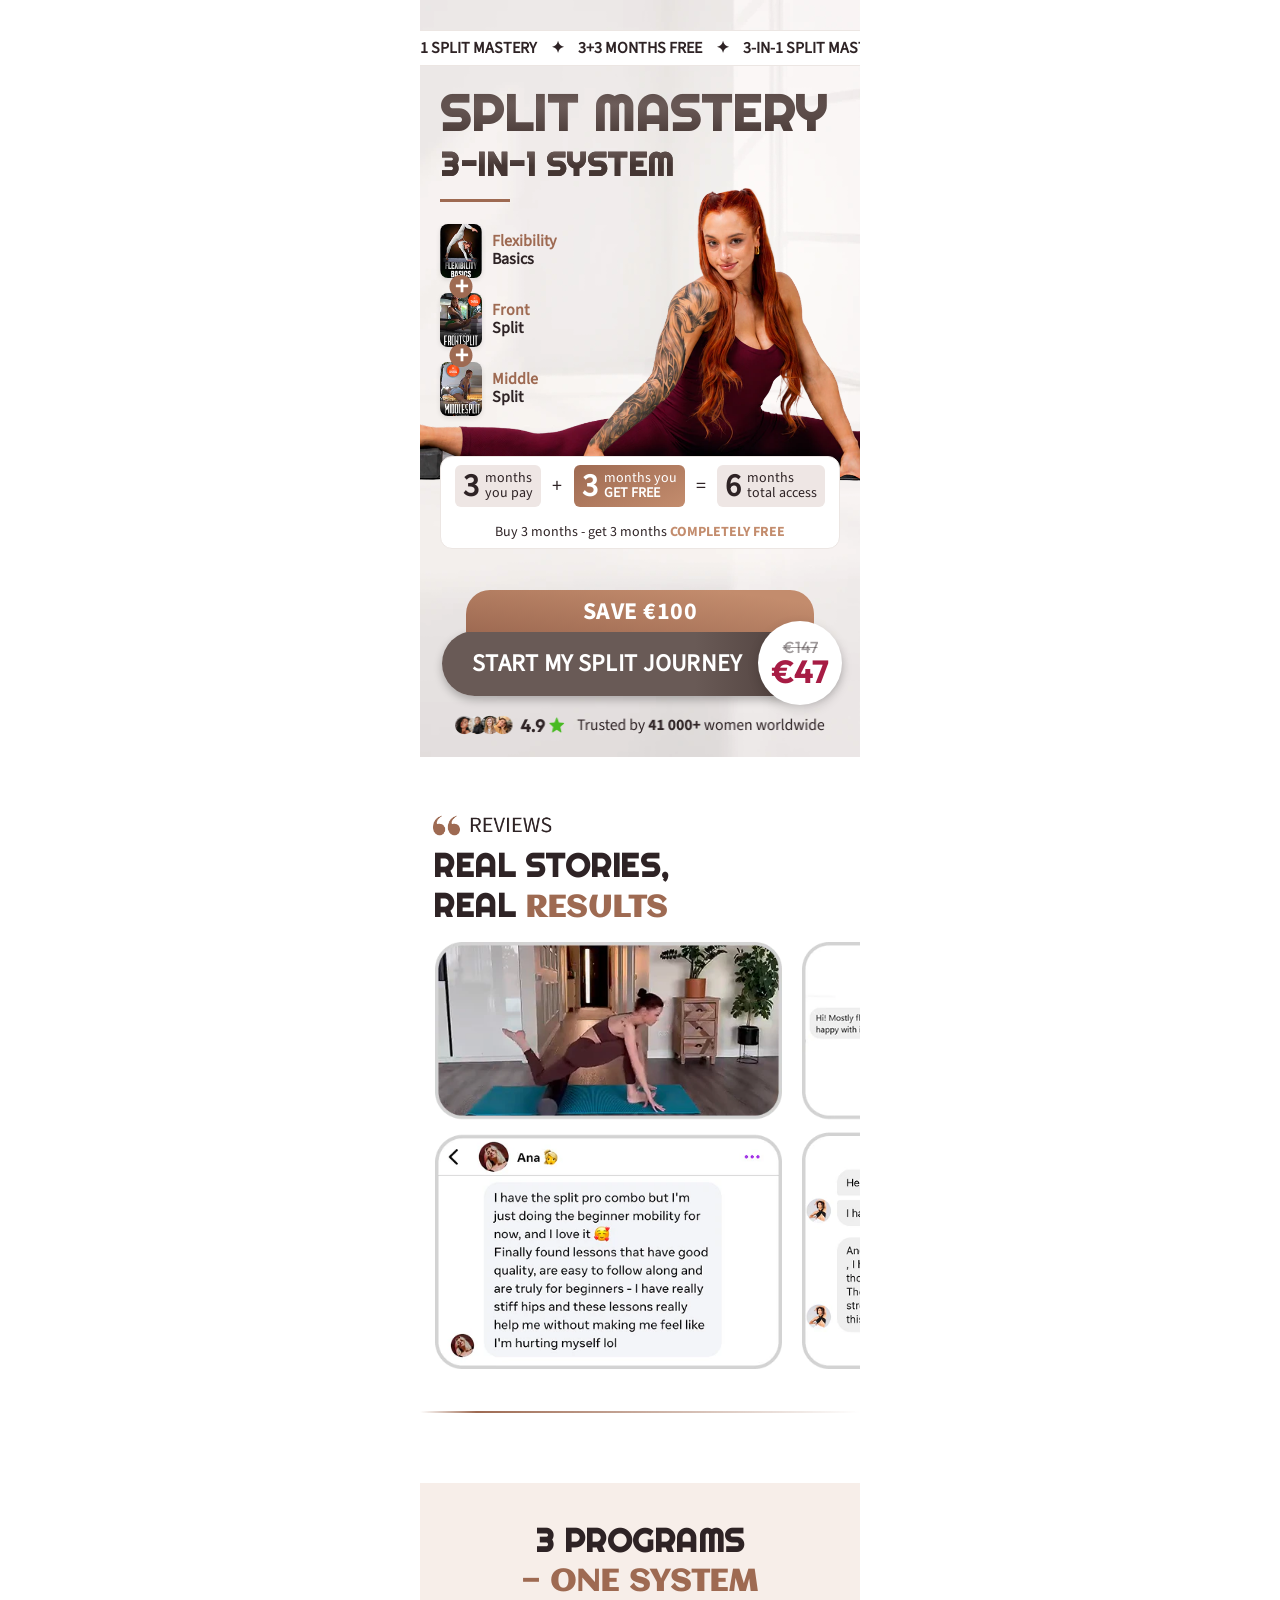
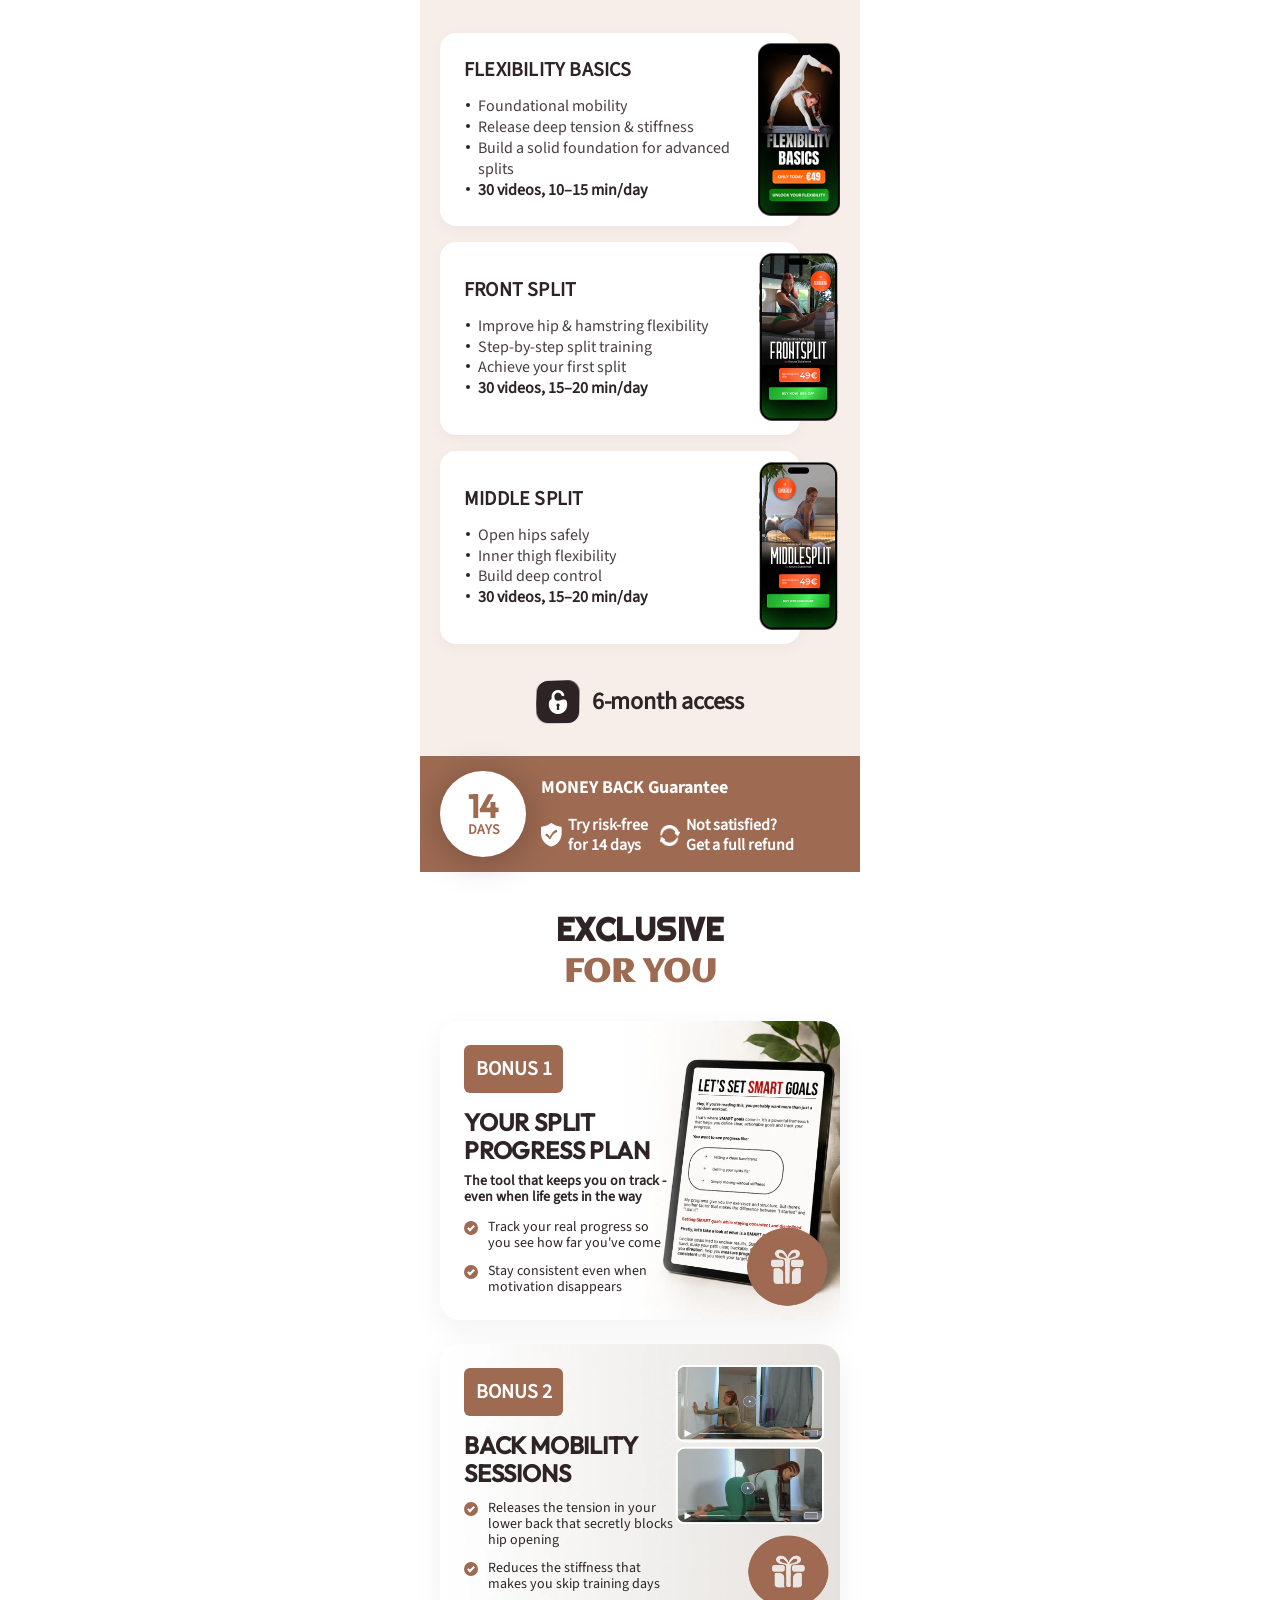
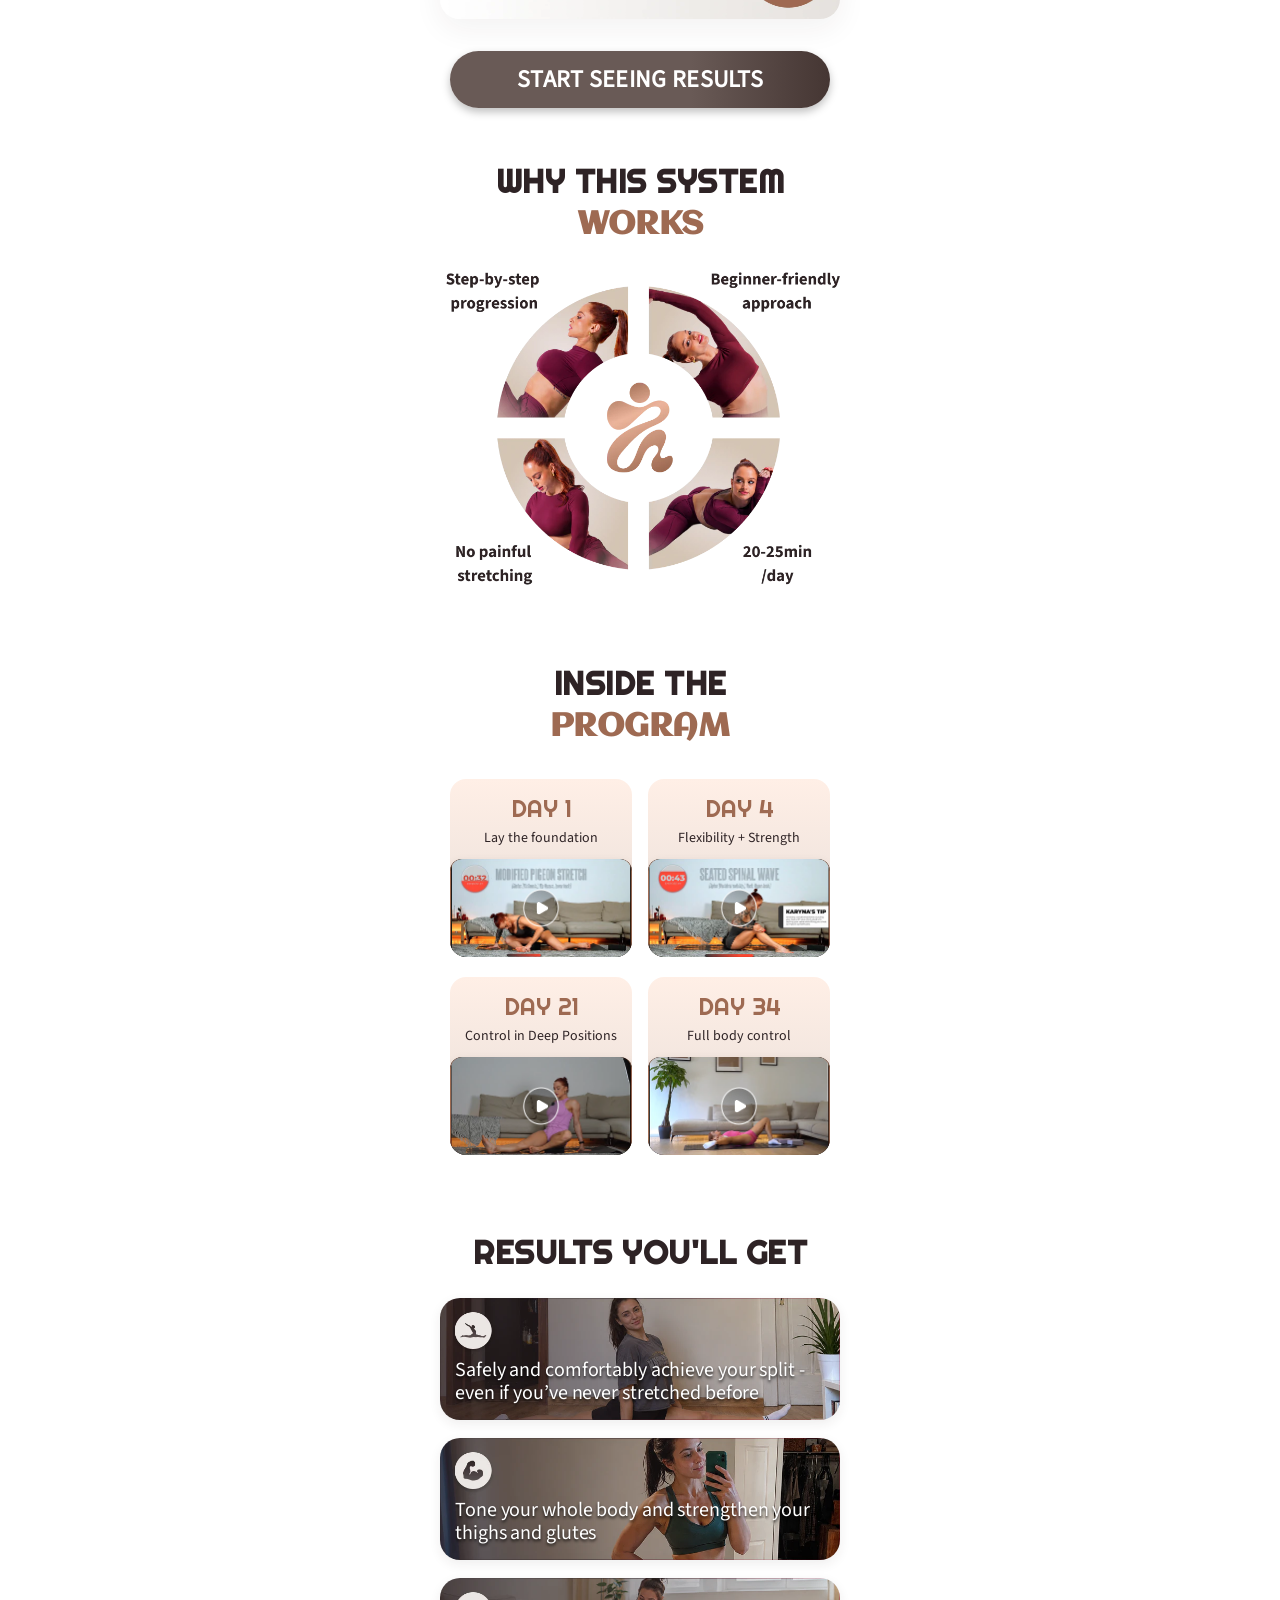
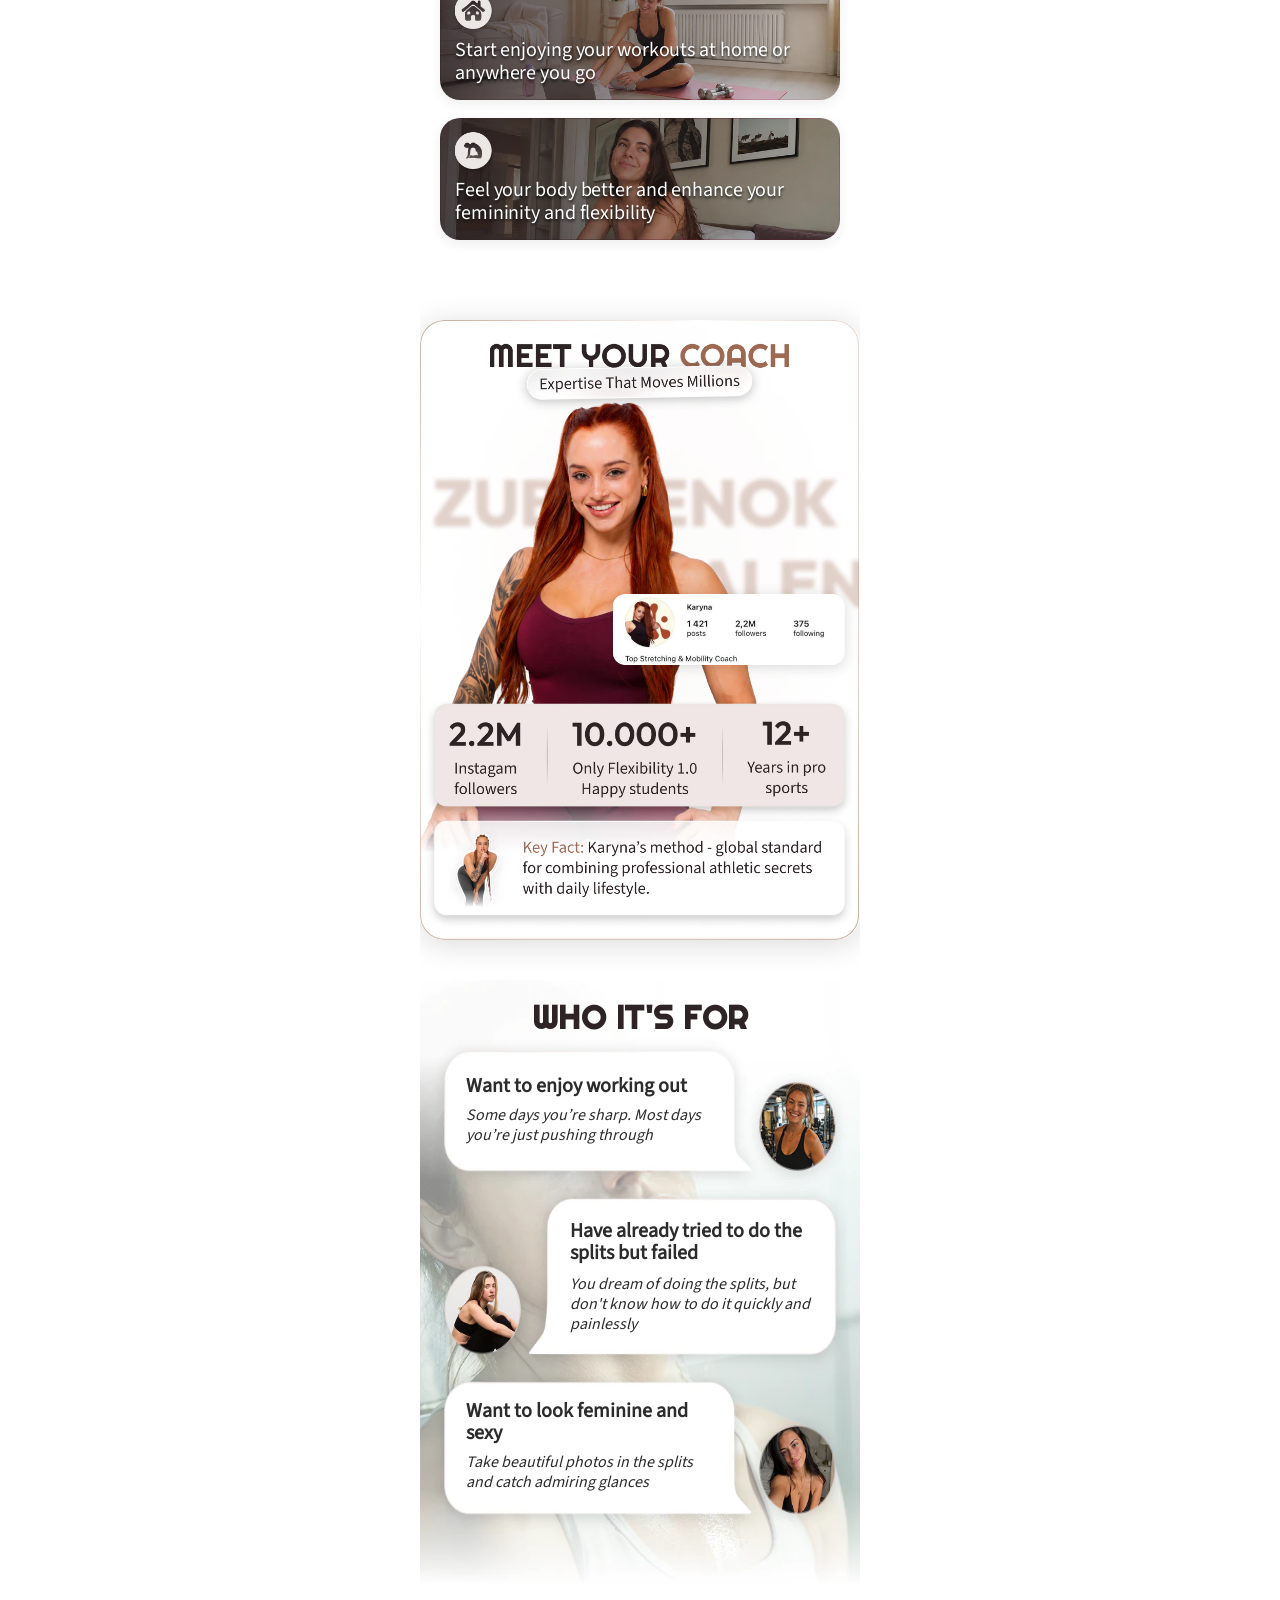
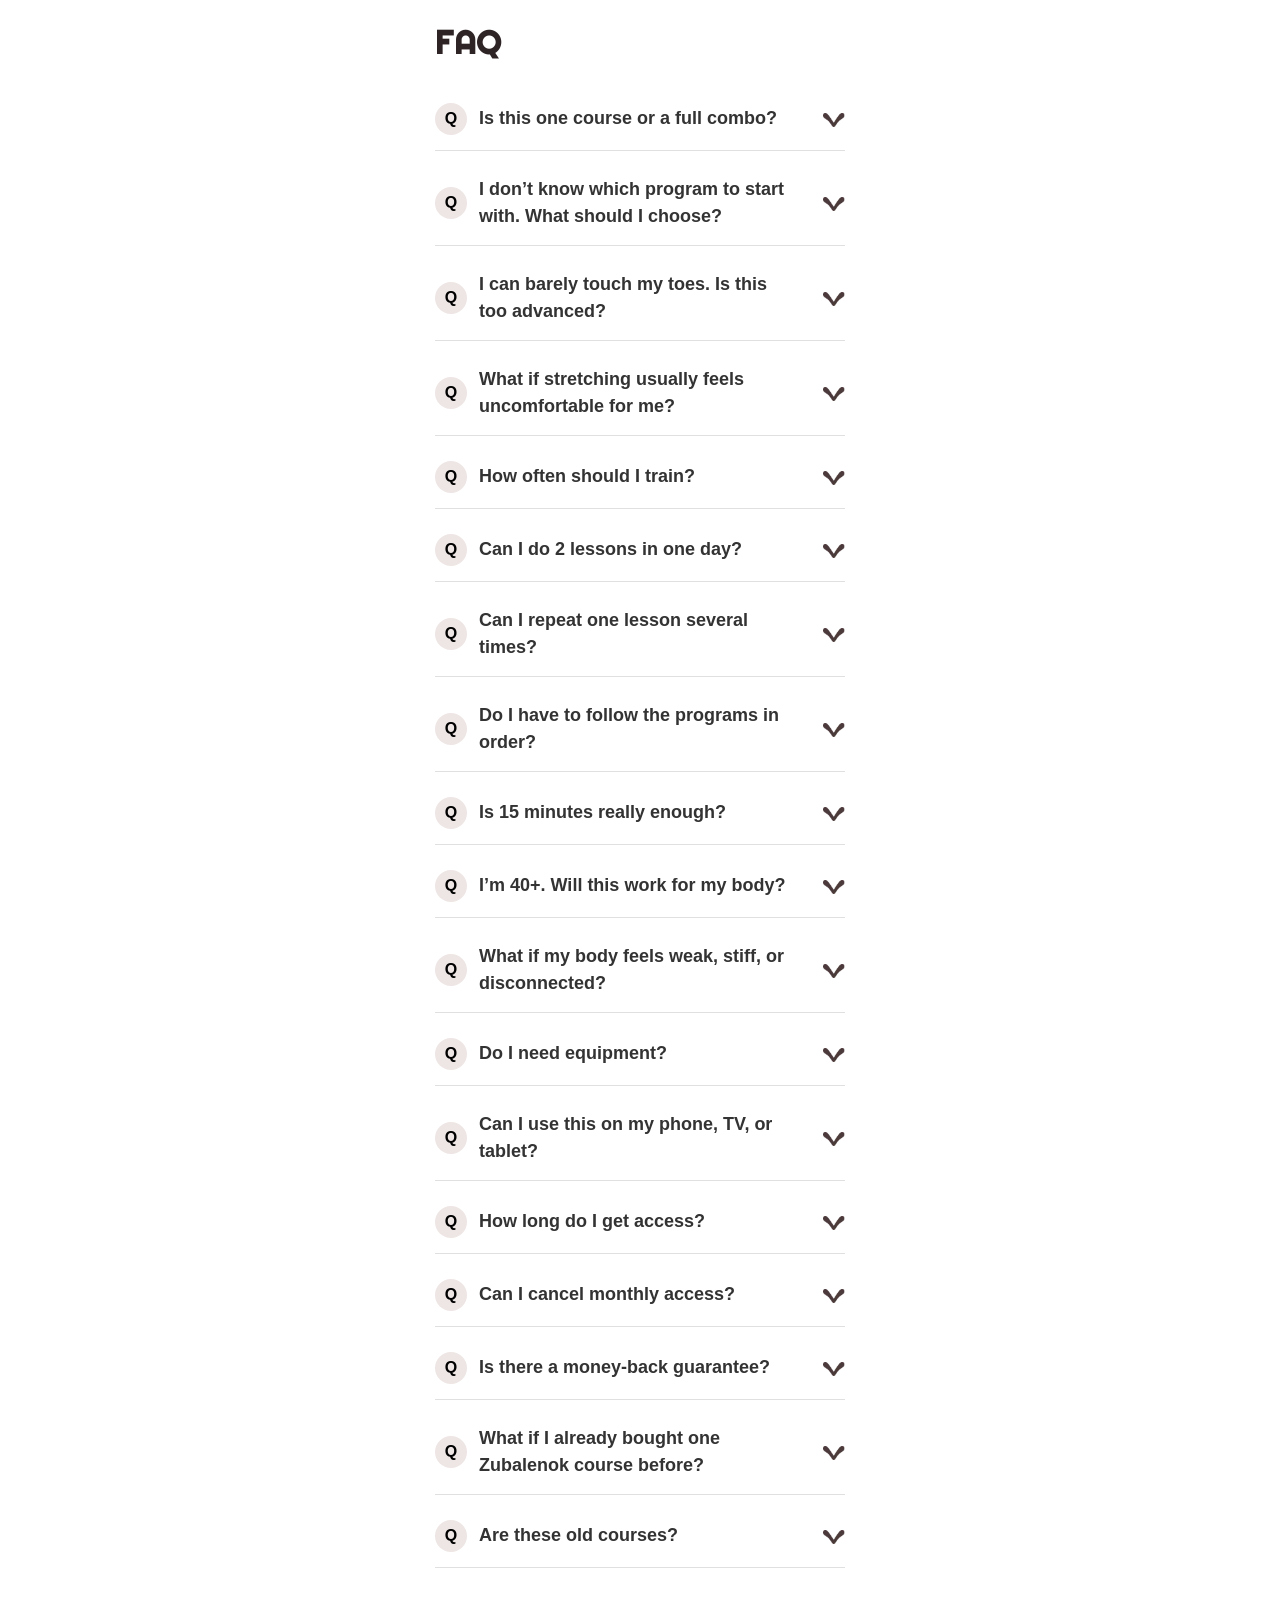
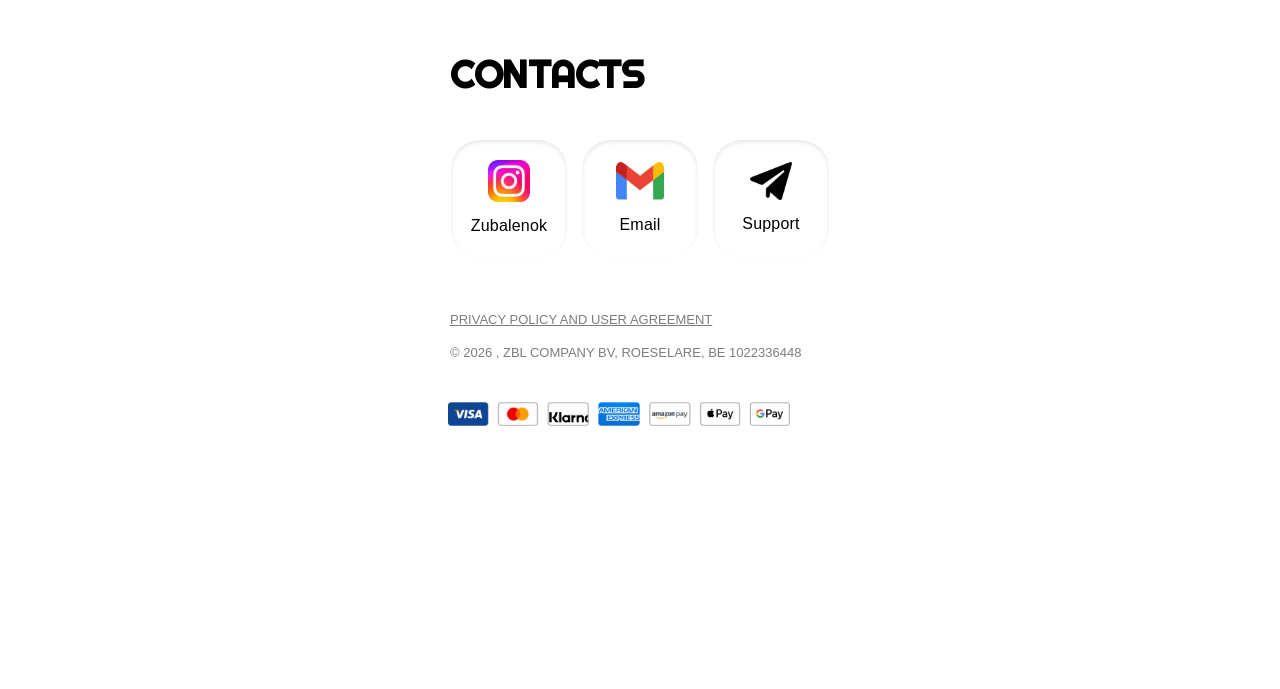
==== index.html @ cdeb8fe9 "first commit" ====
<!--https://zubalenok.online/shop/item/11245-->

<!DOCTYPE html>
<html lang="en">
<head>
        <!-- Google tag (gtag.js) -->
<script async src="https://www.googletagmanager.com/gtag/js?id=G-45MM60BWMP"></script>
<script>
  window.dataLayer = window.dataLayer || [];
  function gtag(){dataLayer.push(arguments);}
  gtag('js', new Date());

  gtag('config', 'G-45MM60BWMP');
</script>
    <meta charset="UTF-8">
    <meta name="viewport" content="width=device-width, initial-scale=1.0">
    <link rel="stylesheet" href="./css/fonts.css">
    <link rel="stylesheet" href="./css/nullStyle.css">
    <link rel="stylesheet" href="./css/main.css?v=2">
    <link rel="icon" type="image/png" href="./images/favicon.png">
    <link rel="stylesheet" href="https://cdn.jsdelivr.net/npm/swiper@11/swiper-bundle.min.css" />
    <title>3-IN-1 SYSTEM</title>
    <meta name="facebook-domain-verification" content="p97upd1gcbc3rj1qhclnz7d21laqvg" />
    <script>
        window.dataLayer=window.dataLayer||[];function gtag(){dataLayer.push(arguments);}
    </script>
    
    
    <script>
!function(f,b,e,v,n,t,s)
{if(f.fbq)return;n=f.fbq=function(){n.callMethod?
n.callMethod.apply(n,arguments):n.queue.push(arguments)};
if(!f._fbq)f._fbq=n;n.push=n;n.loaded=!0;n.version='2.0';
n.queue=[];t=b.createElement(e);t.async=!0;
t.src=v;s=b.getElementsByTagName(e)[0];
s.parentNode.insertBefore(t,s)}(window, document,'script',
'https://connect.facebook.net/en_US/fbevents.js');
fbq('init', '2018857329051133');
fbq('track', 'PageView');
</script>
<noscript><img height="1" width="1" style="display:none"
src="https://www.facebook.com/tr?id=2018857329051133&ev=PageView&noscript=1"
/></noscript>


</head>
<body>
<noscript><iframe src="https://www.googletagmanager.com/ns.html?id=GTM-T4TJXMLD" height="0" width="0" style="display:none;visibility:hidden"></iframe></noscript>

<div class="wrapper">
    <div class="split-mastery-component">
  <div class="marquee-conveyor">
    <div class="marquee-track">
      <div class="marquee-item">1 SPLIT MASTERY <span>✦</span> 3+3 MONTHS FREE <span>✦</span> 3-IN-1 SPLIT MASTERY <span>✦</span></div>
      <div class="marquee-item">1 SPLIT MASTERY <span>✦</span> 3+3 MONTHS FREE <span>✦</span> 3-IN-1 SPLIT MASTERY <span>✦</span></div>
      <div class="marquee-item">1 SPLIT MASTERY <span>✦</span> 3+3 MONTHS FREE <span>✦</span> 3-IN-1 SPLIT MASTERY <span>✦</span></div>
      <div class="marquee-item">1 SPLIT MASTERY <span>✦</span> 3+3 MONTHS FREE <span>✦</span> 3-IN-1 SPLIT MASTERY <span>✦</span></div>
    </div>
  </div>

  <div class="hero-block">
    <h1 class="main-heading">
      SPLIT MASTERY<br>
      <span class="sub-heading">3-IN-1 SYSTEM</span>
    </h1>
    <div class="heading-line"></div>

    <div class="program-steps">
      <div class="step-card">
        <div class="step-image-box">
          <img src="./images/img17.webp" alt="Flexibility Basics">
        </div>
        <div class="step-info">
          <span class="text-accent">Flexibility</span>
          <span class="text-main">Basics</span>
        </div>
      </div>

      <div class="step-card">
        <div class="step-image-box">
          <img src="./images/img15.webp" alt="Front Split">
        </div>
        <div class="step-info">
          <span class="text-accent">Front</span>
          <span class="text-main">Split</span>
        </div>
      </div>

      <div class="step-card">
        <div class="step-image-box">
          <img src="./images/img16.webp" alt="Middle Split">
        </div>
        <div class="step-info">
          <span class="text-accent">Middle</span>
          <span class="text-main">Split</span>
        </div>
      </div>
    </div>

    <img src="./images/img19.webp" class="instructor-overlay-img" alt="Split Mastery Trainer">
  </div>

  <div class="offer-container">
    <div class="offer-calc-row">
      <div class="calc-box gray-box">
        <span class="calc-num">3</span>
        <span class="calc-text">months<br>you pay</span>
      </div>
      <div class="calc-operator">+</div>
      <div class="calc-box gradient-box">
        <span class="calc-num">3</span>
        <span class="calc-text">months you<br><strong>GET FREE</strong></span>
      </div>
      <div class="calc-operator">=</div>
      <div class="calc-box gray-box">
        <span class="calc-num">6</span>
        <span class="calc-text">months<br>total access</span>
      </div>
    </div>
    <div class="offer-footer-note">
      Buy 3 months - get 3 months <strong>COMPLETELY FREE</strong>
    </div>
  </div>

  <div class="action-wrapper">
    <div class="discount-label">SAVE €100</div>
    <button class="main-cta-btn">
      START MY SPLIT JOURNEY
    </button>
    <div class="price-badge-circle">
      <span class="old-price-value">€147</span>
      <span class="new-price-value">€47</span>
    </div>
  </div>

  <div class="trust-footer">
    <img src="./images/rate.png" alt="Trust Rating">
  </div>
</div>
<div class="s9">
    <div style="margin-left: 3%;">
        <img src="./images/revs.png" class="rev" alt="">
    <div class="system-main-header" style="text-align: left; text-transform: uppercase; margin-bottom: 0px;">
    <h2 class="title-top">Real Stories, </h2>
    <div class="title-bottom"><h2 class="title-top" style="display: inline;">Real </h2>Results</div> 
  </div>
    </div>

    <div class="swiper gallery-swiper">
       <div class="swiper-wrapper">

    <!-- Перший слайд БЕЗ lazy loading -->
    <div class="swiper-slide s9__slide">
        <img src="./images/galerry/slide1.webp" alt="Review 1" class="s9__img">
    </div>

    <!-- Lazy slides -->
    <div class="swiper-slide s9__slide">
        <img loading="lazy" src="./images/galerry/slide2.webp" alt="Review 2" class="s9__img">
    </div>

    <div class="swiper-slide s9__slide">
        <img loading="lazy" src="./images/galerry/slide3.webp" alt="Review 3" class="s9__img">
    </div>

    <div class="swiper-slide s9__slide">
        <img loading="lazy" src="./images/galerry/slide4.webp" alt="Review 4" class="s9__img">
    </div>

    <div class="swiper-slide s9__slide">
        <img loading="lazy" src="./images/galerry/slide5.webp" alt="Review 5" class="s9__img">
    </div>

    <div class="swiper-slide s9__slide">
        <img loading="lazy" src="./images/galerry/slide6.webp" alt="Review 6" class="s9__img">
    </div>

    <div class="swiper-slide s9__slide">
        <img loading="lazy" src="./images/galerry/slide7.webp" alt="Review 7" class="s9__img">
    </div>

    <div class="swiper-slide s9__slide">
        <img loading="lazy" src="./images/galerry/slide8.webp" alt="Review 8" class="s9__img">
    </div>

    <div class="swiper-slide s9__slide">
        <img loading="lazy" src="./images/galerry/slide9.webp" alt="Review 9" class="s9__img">
    </div>

    <div class="swiper-slide s9__slide">
        <img loading="lazy" src="./images/galerry/slide10.webp" alt="Review 10" class="s9__img">
    </div>

    <div class="swiper-slide s9__slide">
        <img loading="lazy" src="./images/galerry/slide11.webp" alt="Review 11" class="s9__img">
    </div>

    <div class="swiper-slide s9__slide">
        <img loading="lazy" src="./images/galerry/slide12.webp" alt="Review 12" class="s9__img">
    </div>

    <div class="swiper-slide s9__slide">
        <img loading="lazy" src="./images/galerry/slide13.webp" alt="Review 13" class="s9__img">
    </div>

    <div class="swiper-slide s9__slide">
        <img loading="lazy" src="./images/galerry/slide14.webp" alt="Review 14" class="s9__img">
    </div>

    <div class="swiper-slide s9__slide">
        <img loading="lazy" src="./images/galerry/slide15.webp" alt="Review 15" class="s9__img">
    </div>

    <div class="swiper-slide s9__slide">
        <img loading="lazy" src="./images/galerry/slide16.webp" alt="Review 16" class="s9__img">
    </div>

    <div class="swiper-slide s9__slide">
        <img loading="lazy" src="./images/galerry/slide17.webp" alt="Review 17" class="s9__img">
    </div>

    <div class="swiper-slide s9__slide">
        <img loading="lazy" src="./images/galerry/slide27.webp" alt="Review 17" class="s9__img">
    </div>

    <div class="swiper-slide s9__slide">
        <img loading="lazy" src="./images/galerry/slide18.webp" alt="Review 17" class="s9__img">
    </div>
    <div class="swiper-slide s9__slide">
        <img loading="lazy" src="./images/galerry/slide19.webp" alt="Review 17" class="s9__img">
    </div>
    <div class="swiper-slide s9__slide">
        <img loading="lazy" src="./images/galerry/slide20.webp" alt="Review 17" class="s9__img">
    </div>
    <div class="swiper-slide s9__slide">
        <img loading="lazy" src="./images/galerry/slide21.webp" alt="Review 17" class="s9__img">
    </div>
    <div class="swiper-slide s9__slide">
        <img loading="lazy" src="./images/galerry/slide22.webp" alt="Review 17" class="s9__img">
    </div>
    <div class="swiper-slide s9__slide">
        <img loading="lazy" src="./images/galerry/slide23.webp" alt="Review 17" class="s9__img">
    </div>
    <div class="swiper-slide s9__slide">
        <img loading="lazy" src="./images/galerry/slide24.webp" alt="Review 17" class="s9__img">
    </div>
    <div class="swiper-slide s9__slide">
        <img loading="lazy" src="./images/galerry/slide25.webp" alt="Review 17" class="s9__img">
    </div>
    <div class="swiper-slide s9__slide">
        <img loading="lazy" src="./images/galerry/slide26.webp" alt="Review 17" class="s9__img">
    </div>
    <div class="swiper-slide s9__slide">
        <img loading="lazy" src="./images/galerry/slide28.webp" alt="Review 17" class="s9__img">
    </div>
</div>
        
    </div>
    <img src="./images/line.png" class="link" alt="">
</div>
<div class="programs-system-component">
  <div class="system-main-header">
    <h2 class="title-top">3 PROGRAMS</h2>
    <div class="title-bottom">— ONE SYSTEM</div>
  </div>

  <div class="programs-cards-stack">
    
    <div class="program-detail-card">
      <div class="card-left-content">
        <h3 class="card-program-title">FLEXIBILITY BASICS</h3>
        <ul class="program-features-list">
          <li>Foundational mobility</li>
          <li>Release deep tension & stiffness</li>
          <li>Build a solid foundation for advanced splits</li>
          <li class="highlight-feature">30 videos, 10–15 min/day</li>
        </ul>
      </div>
      <div class="card-right-phone">
        <img src="./images/img3.webp" alt="Flexibility Basics Phone Mockup">
      </div>
    </div>

    <div class="program-detail-card">
      <div class="card-left-content">
        <h3 class="card-program-title">FRONT SPLIT</h3>
        <ul class="program-features-list">
          <li>Improve hip & hamstring flexibility</li>
          <li>Step-by-step split training</li>
          <li>Achieve your first split</li>
          <li class="highlight-feature">30 videos, 15–20 min/day</li>
        </ul>
      </div>
      <div class="card-right-phone">
        <img src="./images/img1.webp" alt="Front Split Phone Mockup">
      </div>
    </div>

    <div class="program-detail-card">
      <div class="card-left-content">
        <h3 class="card-program-title">MIDDLE SPLIT</h3>
        <ul class="program-features-list">
          <li>Open hips safely</li>
          <li>Inner thigh flexibility</li>
          <li>Build deep control</li>
          <li class="highlight-feature">30 videos, 15–20 min/day</li>
        </ul>
      </div>
      <div class="card-right-phone">
        <img src="./images/img2.webp" alt="Middle Split Phone Mockup">
      </div>
    </div>

  </div>

  <div class="access-duration-footer">
    <div class="lock-icon-box">
      <img src="./images/img10.webp" alt="Access Lock Icon">
    </div>
    <span class="access-footer-text">6-month access</span>
  </div>
</div>
<div class="promo-header">
    <div class="promo-badge">
      <span class="badge-number">14</span>
      <span class="badge-text">DAYS</span>
    </div>
    
    <div class="promo-title-area">
      <h2 class="promo-main-title">MONEY BACK Guarantee</h2>
      <div class="promo-features">
        <div class="promo-feature-item">
          <img src="./images/img18.webp" alt="Shield icon" class="feature-icon">
          <span class="feature-text">Try risk-free <br> for 14 days</span>
        </div>
        <div class="promo-feature-item">
          <img src="./images/img20.webp" alt="Shield icon" class="feature-icon">
          <span class="feature-text">Not satisfied? <br> Get a full refund</span>
        </div>
      </div>
    </div>
  </div>

  <div class="exclusive-bonuses-component">
  <div class="system-main-header">
    <h2 class="title-top">EXCLUSIVE</h2>
    <div class="title-bottom">FOR YOU</div>
  </div>

  <div class="bonuses-stack">
    
    <div class="bonus-card bonus-one-bg">
      <div class="bonus-card-left">
        <div class="bonus-badge">Bonus 1</div>
        <h3 class="bonus-card-title">YOUR SPLIT PROGRESS PLAN</h3>
        <p class="bonus-card-subtitle">The tool that keeps you on track - <br> even when life gets in the way</p>
        
        <ul class="bonus-list">
          <li>
            <span class="check-icon"></span>
            Track your real progress so <br> you see how far you've come
          </li>
          <li>
            <span class="check-icon"></span>
            Stay consistent even when motivation disappears
          </li>
        </ul>
      </div>
    </div>

    <div class="bonus-card bonus-two-bg">
      <div class="bonus-card-left">
        <div class="bonus-badge">Bonus 2</div>
        <h3 class="bonus-card-title">BACK MOBILITY SESSIONS</h3>
        
        <ul class="bonus-list no-subtitle-margin">
          <li>
            <span class="check-icon"></span>
            Releases the tension in your <br> lower back that secretly blocks hip opening
          </li>
          <li>
            <span class="check-icon"></span>
            Reduces the stiffness that <br> makes you skip training days
          </li>
        </ul>
      </div>
    </div>

  </div>

  <button class="cta-results-btn">
    START SEEING RESULTS
  </button>

  <div class="system-main-header section-footer-gap">
    <h2 class="title-top">WHY THIS SYSTEM</h2>
    <div class="title-bottom">WORKS</div>
  </div>
  <img src="./images/img12.webp" alt="">
</div>

<div class="inside-program-component">
  <div class="system-main-header">
    <h2 class="title-top">INSIDE THE</h2>
    <div class="title-bottom">PROGRAM</div>
  </div>

  <div class="program-days-grid">
    
    <div class="day-card">
      <div class="day-card-header">
        <div class="day-title-text">DAY 1</div>
        <p class="day-desc-text">Lay the foundation</p>
      </div>
      <div class="video-wrapper">
        <video poster="./images/poster1.webp" playsinline loop>
          <source src="./images/day1.mp4" type="video/mp4">
        </video>
        <button class="custom-play-btn">
          <img src="./images/play.png" alt="Play Video">
        </button>
      </div>
    </div>

    <div class="day-card">
      <div class="day-card-header">
        <div class="day-title-text">DAY 4</div>
        <p class="day-desc-text">Flexibility + Strength</p>
      </div>
      <div class="video-wrapper">
        <video poster="./images/poster2.webp" playsinline loop>
          <source src="./images/day4.mp4" type="video/mp4">
        </video>
        <button class="custom-play-btn">
          <img src="./images/play.png" alt="Play Video">
        </button>
      </div>
    </div>

    <div class="day-card">
      <div class="day-card-header">
        <div class="day-title-text">DAY 21</div>
        <p class="day-desc-text">Control in Deep Positions</p>
      </div>
      <div class="video-wrapper">
        <video poster="./images/poster3.webp" playsinline loop>
          <source src="./images/day21.mp4" type="video/mp4">
        </video>
        <button class="custom-play-btn">
          <img src="./images/play.png" alt="Play Video">
        </button>
      </div>
    </div>

    <div class="day-card">
      <div class="day-card-header">
        <div class="day-title-text">DAY 34</div>
        <p class="day-desc-text">Full body control</p>
      </div>
      <div class="video-wrapper">
        <video poster="./images/poster4.webp" playsinline loop>
          <source src="./images/day34.mp4" type="video/mp4">
        </video>
        <button class="custom-play-btn">
          <img src="./images/play.png" alt="Play Video">
        </button>
      </div>
    </div>

  </div>
</div>

<div class="results-benefits-component">
  <div class="system-main-header">
    <h2 class="title-top">RESULTS YOU'LL GET</h2>
  </div>

  <div class="results-cards-stack">
    
    <div class="result-benefit-card card-bg-1">
      <p class="benefit-card-text">
        Safely and comfortably achieve your split - even if you’ve never stretched before
      </p>
    </div>

    <div class="result-benefit-card card-bg-2">
      <p class="benefit-card-text">
        Tone your whole body and strengthen your thighs and glutes
      </p>
    </div>

    <div class="result-benefit-card card-bg-3">
      <p class="benefit-card-text">
        Start enjoying your workouts at home or anywhere you go
      </p>
    </div>

    <div class="result-benefit-card card-bg-4">
      <p class="benefit-card-text">
        Feel your body better and enhance your femininity and flexibility
      </p>
    </div>

  </div>
</div>
<img src="./images/info.webp" class="info-img" alt="">
<div class="who-its-for-component">
  <div class="system-main-header">
    <h2 class="title-top">WHO IT'S FOR</h2>
  </div>
  
  <div class="bubble-text-block block-1">
    <div class="bubble-title">Want to enjoy working out</div>
    <div class="bubble-desc">Some days you’re sharp. Most days you’re just pushing through</div>
  </div>

  <div class="bubble-text-block block-2">
    <div class="bubble-title">Have already tried to do the splits but failed</div>
    <div class="bubble-desc">You dream of doing the splits, but don't know how to do it quickly and painlessly</div>
  </div>

  <div class="bubble-text-block block-3">
    <div class="bubble-title">Want to look feminine and sexy</div>
    <div class="bubble-desc">Take beautiful photos in the splits and catch admiring glances</div>
  </div>
</div>

<div class="s7">
    <div class="system-main-header">
        <h2 class="title-top" style="text-align: left;">FAQ</h2>
    </div>
    <div class="s7__container">
        
        <div class="s7__item">
            <div class="s7__question">
                <div class="s7__q-icon">Q</div>
                <span class="s7__q-text">Is this one course or a full combo?</span>
                <div class="s7__arrow"><img src="./images/q-arrow.webp" alt=""></div>
            </div>
            <div class="s7__answer">
                <div class="s7__answer-inner">
                    <div class="s7__answer-bubble">
                        It’s a full combo access. You’re not buying one isolated course. You’re unlocking Karyna’s 5 foundation programs, so you can start with what your body needs now and switch anytime.
                    </div>
                    <img src="./images/q-karina.webp" alt="" class="s7__avatar">
                </div>
            </div>
        </div>

        <div class="s7__item">
            <div class="s7__question">
                <div class="s7__q-icon">Q</div>
                <span class="s7__q-text">I don’t know which program to start with. What should I choose?</span>
                <div class="s7__arrow"><img src="./images/q-arrow.webp" alt=""></div>
            </div>
            <div class="s7__answer">
                <div class="s7__answer-inner">
                    <div class="s7__answer-bubble">
                        That’s exactly why this access exists.<br>
                        • If you’re new, start with Beginner Course.<br>
                        • If your goal is splits, start with Front Split or Middle Split.<br>
                        • If your body feels stiff, start with Back Mobility.<br>
                        • If you want more strength and control, start with Powerfit Body.<br><br>
                        You don’t need to choose perfectly. You just need to start with what your body needs today.
                    </div>
                    <img src="./images/q-karina.webp" alt="" class="s7__avatar">
                </div>
            </div>
        </div>

        <div class="s7__item">
            <div class="s7__question">
                <div class="s7__q-icon">Q</div>
                <span class="s7__q-text">I can barely touch my toes. Is this too advanced?</span>
                <div class="s7__arrow"><img src="./images/q-arrow.webp" alt=""></div>
            </div>
            <div class="s7__answer">
                <div class="s7__answer-inner">
                    <div class="s7__answer-bubble">
                        No. That is a normal starting point. You don’t need to already be flexible to begin. The programs are designed to help your body build range gradually through mobility, activation, strength support, and controlled stretching.
                    </div>
                    <img src="./images/q-karina.webp" alt="" class="s7__avatar">
                </div>
            </div>
        </div>

        <div class="s7__item">
            <div class="s7__question">
                <div class="s7__q-icon">Q</div>
                <span class="s7__q-text">What if stretching usually feels uncomfortable for me?</span>
                <div class="s7__arrow"><img src="./images/q-arrow.webp" alt=""></div>
            </div>
            <div class="s7__answer">
                <div class="s7__answer-inner">
                    <div class="s7__answer-bubble">
                        We don’t want you to force your body. The Zubalenok Method is built around controlled movement, progressive flexibility, strength support, and body awareness. You learn how to move deeper step by step instead of pushing into painful positions. If something feels too intense, you can reduce the range, slow down, pause, or repeat an easier lesson.
                    </div>
                    <img src="./images/q-karina.webp" alt="" class="s7__avatar">
                </div>
            </div>
        </div>

        <div class="s7__item">
            <div class="s7__question">
                <div class="s7__q-icon">Q</div>
                <span class="s7__q-text">How often should I train?</span>
                <div class="s7__arrow"><img src="./images/q-arrow.webp" alt=""></div>
            </div>
            <div class="s7__answer">
                <div class="s7__answer-inner">
                    <div class="s7__answer-bubble">
                        For best results, train 3–5 times per week. If you’re a beginner, start with 3 lessons per week. If you already train or stretch regularly, you can do 4–5 lessons per week. The goal is not to do everything perfectly. The goal is to stay consistent and let your body adapt.
                    </div>
                    <img src="./images/q-karina.webp" alt="" class="s7__avatar">
                </div>
            </div>
        </div>

        <div class="s7__item">
            <div class="s7__question">
                <div class="s7__q-icon">Q</div>
                <span class="s7__q-text">Can I do 2 lessons in one day?</span>
                <div class="s7__arrow"><img src="./images/q-arrow.webp" alt=""></div>
            </div>
            <div class="s7__answer">
                <div class="s7__answer-inner">
                    <div class="s7__answer-bubble">
                        Yes. You can do 2 lessons in one day if your body feels ready — especially when you combine one more intense session with one lighter mobility or beginner session.<br><br>
                        Good combinations:<br>
                        • Front Split + Back Mobility<br>
                        • Middle Split + Beginner Course<br>
                        • Powerfit Body + Back Mobility<br>
                        • Split lesson + light mobility lesson<br><br>
                        Just avoid forcing deep stretching when your body feels tired.
                    </div>
                    <img src="./images/q-karina.webp" alt="" class="s7__avatar">
                </div>
            </div>
        </div>

        <div class="s7__item">
            <div class="s7__question">
                <div class="s7__q-icon">Q</div>
                <span class="s7__q-text">Can I repeat one lesson several times?</span>
                <div class="s7__arrow"><img src="./images/q-arrow.webp" alt=""></div>
            </div>
            <div class="s7__answer">
                <div class="s7__answer-inner">
                    <div class="s7__answer-bubble">
                        Yes - and in many cases, it helps. Repetition gives your body time to understand the movement, improve control, and feel safer in new ranges. If one lesson feels especially useful, challenging, or important for your body, repeat it before moving forward.
                    </div>
                    <img src="./images/q-karina.webp" alt="" class="s7__avatar">
                </div>
            </div>
        </div>

        <div class="s7__item">
            <div class="s7__question">
                <div class="s7__q-icon">Q</div>
                <span class="s7__q-text">Do I have to follow the programs in order?</span>
                <div class="s7__arrow"><img src="./images/q-arrow.webp" alt=""></div>
            </div>
            <div class="s7__answer">
                <div class="s7__answer-inner">
                    <div class="s7__answer-bubble">
                        No. You can follow one full program from beginning to end, or move between programs depending on your goal. Your body may need split work one week, back mobility the next, and strength support after that. That’s the benefit of having all 5 programs in one access.
                    </div>
                    <img src="./images/q-karina.webp" alt="" class="s7__avatar">
                </div>
            </div>
        </div>

        <div class="s7__item">
            <div class="s7__question">
                <div class="s7__q-icon">Q</div>
                <span class="s7__q-text">Is 15 minutes really enough?</span>
                <div class="s7__arrow"><img src="./images/q-arrow.webp" alt=""></div>
            </div>
            <div class="s7__answer">
                <div class="s7__answer-inner">
                    <div class="s7__answer-bubble">
                        Yes - when the session is structured correctly. The Zubalenok Method focuses on sequence, activation, mobility, and control. A short, focused lesson can be more effective than a long random stretching session because your body is prepared before it is asked to open. The key is consistency and the right order of work, not endless training time.
                    </div>
                    <img src="./images/q-karina.webp" alt="" class="s7__avatar">
                </div>
            </div>
        </div>

        <div class="s7__item">
            <div class="s7__question">
                <div class="s7__q-icon">Q</div>
                <span class="s7__q-text">I’m 40+. Will this work for my body?</span>
                <div class="s7__arrow"><img src="./images/q-arrow.webp" alt=""></div>
            </div>
            <div class="s7__answer">
                <div class="s7__answer-inner">
                    <div class="s7__answer-bubble">
                        Yes. Many Zubalenok students start in their 40s, 50s, and beyond. You don’t need to train like a teenager to improve your mobility and flexibility. You need the right sequence, controlled progress, modifications, and consistency. Always listen to your body and choose the range that feels safe for you.
                    </div>
                    <img src="./images/q-karina.webp" alt="" class="s7__avatar">
                </div>
            </div>
        </div>

        <div class="s7__item">
            <div class="s7__question">
                <div class="s7__q-icon">Q</div>
                <span class="s7__q-text">What if my body feels weak, stiff, or disconnected?</span>
                <div class="s7__arrow"><img src="./images/q-arrow.webp" alt=""></div>
            </div>
            <div class="s7__answer">
                <div class="s7__answer-inner">
                    <div class="s7__answer-bubble">
                        That is exactly why Foundations includes more than one type of program. You can use Beginner Course to reconnect with basic movement, Back Mobility to release stiffness, and Powerfit Body to build strength and control before going deeper into split training. The goal is not to force your body. The goal is to help it cooperate again.
                    </div>
                    <img src="./images/q-karina.webp" alt="" class="s7__avatar">
                </div>
            </div>
        </div>

        <div class="s7__item">
            <div class="s7__question">
                <div class="s7__q-icon">Q</div>
                <span class="s7__q-text">Do I need equipment?</span>
                <div class="s7__arrow"><img src="./images/q-arrow.webp" alt=""></div>
            </div>
            <div class="s7__answer">
                <div class="s7__answer-inner">
                    <div class="s7__answer-bubble">
                        You can start with simple home equipment. A mat is recommended. Some lessons may use props like blocks, a chair, or resistance bands to help with support, alignment, or deeper control. You don’t need a gym. Everything is designed for home training.
                    </div>
                    <img src="./images/q-karina.webp" alt="" class="s7__avatar">
                </div>
            </div>
        </div>

        <div class="s7__item">
            <div class="s7__question">
                <div class="s7__q-icon">Q</div>
                <span class="s7__q-text">Can I use this on my phone, TV, or tablet?</span>
                <div class="s7__arrow"><img src="./images/q-arrow.webp" alt=""></div>
            </div>
            <div class="s7__answer">
                <div class="s7__answer-inner">
                    <div class="s7__answer-bubble">
                        Yes. You can access the programs from any device with a browser: phone, tablet, laptop, or smart TV. Many students cast the lessons to their TV and train alongside the video.
                    </div>
                    <img src="./images/q-karina.webp" alt="" class="s7__avatar">
                </div>
            </div>
        </div>

        <div class="s7__item">
            <div class="s7__question">
                <div class="s7__q-icon">Q</div>
                <span class="s7__q-text">How long do I get access?</span>
                <div class="s7__arrow"><img src="./images/q-arrow.webp" alt=""></div>
            </div>
            <div class="s7__answer">
                <div class="s7__answer-inner">
                    <div class="s7__answer-bubble">
                        You can choose:<br>
                        • Monthly Access — €25/month (You keep access while your subscription is active).<br>
                        • Annual Access — €149/year (You get 12 months of access and save 50%).
                    </div>
                    <img src="./images/q-karina.webp" alt="" class="s7__avatar">
                </div>
            </div>
        </div>

        <div class="s7__item">
            <div class="s7__question">
                <div class="s7__q-icon">Q</div>
                <span class="s7__q-text">Can I cancel monthly access?</span>
                <div class="s7__arrow"><img src="./images/q-arrow.webp" alt=""></div>
            </div>
            <div class="s7__answer">
                <div class="s7__answer-inner">
                    <div class="s7__answer-bubble">
                        Yes. You can cancel your monthly subscription anytime. You’ll keep access until the end of your paid billing period. Just DM/mail our @Zubalenok.team / support_zubalenok@zbl.agency
                    </div>
                    <img src="./images/q-karina.webp" alt="" class="s7__avatar">
                </div>
            </div>
        </div>

        <div class="s7__item">
            <div class="s7__question">
                <div class="s7__q-icon">Q</div>
                <span class="s7__q-text">Is there a money-back guarantee?</span>
                <div class="s7__arrow"><img src="./images/q-arrow.webp" alt=""></div>
            </div>
            <div class="s7__answer">
                <div class="s7__answer-inner">
                    <div class="s7__answer-bubble">
                        Yes. You’re covered by a 14-day money-back guarantee. If you’re not happy within 14 days, contact support or DM @zubalenok.team. After the refund form is completed, the refund is processed within 48 hours.
                    </div>
                    <img src="./images/q-karina.webp" alt="" class="s7__avatar">
                </div>
            </div>
        </div>

        <div class="s7__item">
            <div class="s7__question">
                <div class="s7__q-icon">Q</div>
                <span class="s7__q-text">What if I already bought one Zubalenok course before?</span>
                <div class="s7__arrow"><img src="./images/q-arrow.webp" alt=""></div>
            </div>
            <div class="s7__answer">
                <div class="s7__answer-inner">
                    <div class="s7__answer-bubble">
                        You can still join Foundations. This access is created for students who want Karyna’s core programs in one place instead of buying each course separately. If you already own one program, Foundations gives you access to the other programs inside the combo.
                    </div>
                    <img src="./images/q-karina.webp" alt="" class="s7__avatar">
                </div>
            </div>
        </div>

        <div class="s7__item">
            <div class="s7__question">
                <div class="s7__q-icon">Q</div>
                <span class="s7__q-text">Are these old courses?</span>
                <div class="s7__arrow"><img src="./images/q-arrow.webp" alt=""></div>
            </div>
            <div class="s7__answer">
                <div class="s7__answer-inner">
                    <div class="s7__answer-bubble">
                        These are the Zubalenok classics — the foundation programs thousands of students already followed, loved, and returned to. They are “old but gold”: proven, structured, and now kept together in one access so you don’t lose the core method while new products are released.
                    </div>
                    <img src="./images/q-karina.webp" alt="" class="s7__avatar">
                </div>
            </div>
        </div>

    </div>
</div>
<section class="contacts">
    <h2 class="contacts__title">CONTACTS</h2>
    
    <div class="contacts__grid">
        <a href="https://www.instagram.com/zubalenok" class="contacts__card">
            <img src="./images/inst.webp" alt="Instagram" class="contacts__icon">
            <span class="contacts__label">Zubalenok</span>
        </a>
        <a href="mailto:SUPPORT_ZUBALENOK@ZBL.AGENCY" class="contacts__card">
            <img src="./images/email.webp" alt="Email" class="contacts__icon contacts__icon--email">
            <span class="contacts__label">Email</span>
        </a>
        <a href="https://www.instagram.com/zubalenok.team" class="contacts__card">
            <img src="./images/support.png" alt="Support" class="contacts__icon">
            <span class="contacts__label">Support</span>
        </a>
    </div>

    <a href="/policy" class="contacts__policy">PRIVACY POLICY AND USER AGREEMENT</a>
    
    <p class="contacts__copyright">© 2026 , ZBL COMPANY BV, ROESELARE, BE 1022336448</p>
    
    <img src="./images/cards.webp" alt="Payment Methods" class="contacts__payments">
</section>
<div class="footer-bg active" id="footer-bg">
  <footer class="footer">
    
    <div class="footer-header-row">
      <h3 class="footer-title">LAST CHANCE TO GET<br><span>ALL 3 PROGRAMS</span></h3>
      
      <div class="footer-timer">
        <div class="timer-box">00</div>
        <div class="timer-colon">:</div>
        <div class="timer-box">29</div>
        <div class="timer-colon">:</div>
        <div class="timer-box">55</div>
      </div>
    </div>

    <div class="footer-bought-banner">
      <div class="bought-icon-circle">
        <svg viewBox="0 0 24 24" fill="currentColor">
          <path d="M12 12c2.21 0 4-1.79 4-4s-1.79-4-4-4-4 1.79-4 4 1.79 4 4 4zm0 2c-2.67 0-8 1.34-8 4v2h16v-2c0-2.66-5-4-8-4z"/>
        </svg>
      </div>
      <p class="bought-text"><span>2478+</span> people have already bought</p>
    </div>

    <a href="https://mmoschool.online/shop/item/12452" class="footerButton payment-btn open-popup-btn">GET MY RESLTS</a>

  </footer>
</div>
</div>

<script defer>
            document.addEventListener('DOMContentLoaded', () => {
                const footer = document.getElementById('footer-bg'); // елемент, до якого додамо клас
                if (!footer) return;

                window.addEventListener('scroll', () => {
                    // Перевіряємо, скільки проскролено
                    if (window.scrollY >= 200) {
                        footer.classList.add('active');
                    } else {
                        footer.classList.remove('active');
                    }
                });
            });
    </script>
<script>
  document.querySelectorAll('.video-wrapper').forEach(wrapper => {
    const video = wrapper.querySelector('video');
    const playBtn = wrapper.querySelector('.custom-play-btn');

    const togglePlayState = () => {
      if (video.paused) {
        video.play();
        playBtn.classList.add('video-is-playing');
      } else {
        video.pause();
        playBtn.classList.remove('video-is-playing');
      }
    };

    playBtn.addEventListener('click', (e) => {
      e.stopPropagation();
      togglePlayState();
    });

    video.addEventListener('click', togglePlayState);

    // Повернення кнопки, якщо відео закінчилося без циклу
    video.addEventListener('ended', () => {
      playBtn.classList.remove('video-is-playing');
    });
  });
</script>

<script defer src="./js/video-optimize.js"></script>

<script src="https://cdn.jsdelivr.net/npm/swiper@11/swiper-bundle.min.js"></script>
<script defer src="./js/slider.js"></script>
<script defer src="./js/app.js"></script>
<script defer src="./js/faq.js"></script>
<script defer src="./js/promo.js"></script>

</body>
</html>
---- css/fonts.css ----
@font-face {
    font-family: 'Righteous-Regular';
    src: url('../fonts/Righteous-Regular.ttf') format('truetype');
    font-weight: 400;
    font-style: normal;
}

@font-face {
    font-family: 'SourceSans3';
    src: url('../fonts/SourceSans3-Regular.ttf') format('opentype');
    font-weight: 500;
    font-style: normal;
}

@font-face {
    font-family: 'SourceSans3-Bold';
    src: url('../fonts/SourceSans3-Bold.ttf') format('opentype');
    font-weight: 500;
    font-style: normal;
}

@font-face {
    font-family: 'Outfit-Bold';
    src: url('../fonts/Outfit-Bold.ttf') format('truetype');
    font-weight: 700;
    font-style: normal;
}

@font-face {
    font-family: 'Outfit-Medium';
    src: url('../fonts/Outfit-Medium.ttf') format('truetype');
    font-weight: 500;
    font-style: normal;
}

@font-face {
    font-family: 'Aclonica-Regular';
    src: url('../fonts/Aclonica-Regular.ttf') format('truetype');
    font-weight: 400;
    font-style: normal;
}
---- css/nullStyle.css ----
/* =========================
   1. Box sizing
   ========================= */
*,
*::before,
*::after {
  box-sizing: border-box;
}

/* =========================
   2. Remove default margins
   ========================= */
* {
  margin: 0;
  padding: 0;
}

/* =========================
   3. HTML & body defaults
   ========================= */
html {
  height: 100%;
  -webkit-text-size-adjust: 100%;
  scroll-behavior: smooth;
}

body {
  min-height: 100%;
  background-color: #fff;
  line-height: 1.5;
  margin: 0;
  padding: 0;
  font-family: 'SourceSans3';
  text-rendering: optimizeSpeed;
  -webkit-font-smoothing: antialiased;
}

.mainTitle{
  font-weight: 500;
  font-size: 12vw;
  line-height: 100%;
  padding-bottom: 4vw;
  text-transform: uppercase;
  text-align: center;
  color: #fff;
  font-family: 'DrukCyr-medium';
}



.mainText{
  font-weight: 400;
  font-size: 15px;
  letter-spacing: -0.02em;
  color: rgba(255, 255, 255, 0.7);
}

.mainText span{
  font-weight: 600;
  color: #fff;
}

.mainTitle span{
background: linear-gradient(360deg, #e86d21 0%, #ffa98d 100%);
background-clip: text;
-webkit-background-clip: text;
-webkit-text-fill-color: transparent;
}

.wrapper{
    width: 100%;
    overflow: hidden;
}


/* =========================
   4. Media elements
   ========================= */
img,
picture,
video,
canvas,
svg {
  display: block;
  max-width: 100%;
  height: auto;
}

/* =========================
   5. Forms
   ========================= */
input,
button,
textarea,
select {
  font: inherit;
  color: inherit;
  background: none;
  border: none;
  outline: none;
}

button {
  cursor: pointer;
}

textarea {
  resize: vertical;
}

/* =========================
   6. Links
   ========================= */
a {
  color: inherit;
  text-decoration: none;
}

/* =========================
   7. Lists
   ========================= */
ul,
ol {
  list-style: none;
}

/* =========================
   8. Headings & text
   ========================= */
h1, h2, h3, h4, h5, h6 {
  font-size: inherit;
  font-weight: inherit;
}

h1, h2{
  font-family: 'Righteous-Regular';
}

p {
  overflow-wrap: break-word;
}

/* =========================
   9. Tables
   ========================= */
table {
  border-collapse: collapse;
  border-spacing: 0;
}

/* =========================
   10. Accessibility & UX
   ========================= */
:focus-visible {
  outline: 2px solid currentColor;
  outline-offset: 2px;
}

/* =========================
   11. Reduced motion
   ========================= */
@media (prefers-reduced-motion: reduce) {
  *,
  *::before,
  *::after {
    animation-duration: 0.01ms !important;
    animation-iteration-count: 1 !important;
    transition-duration: 0.01ms !important;
    scroll-behavior: auto !important;
  }
}
---- css/main.css ----
.wrapper{
  margin: 0 auto;
  max-width: 440px;

}

.split-mastery-component {
  width: 440px;
  background-image: url('../images/fon.webp');
  background-repeat: no-repeat;
  background-position: center top;
  background-size: 100% auto;
  position: relative;
  overflow: hidden;
  box-sizing: border-box;
  padding-bottom: 24px;
}

/* Анімований конвеєр */
.marquee-conveyor {
  margin-top: 30px;
  background: #ffffff;
  overflow: hidden;
  width: 100%;
  height: 36px;
  display: flex;
  align-items: center;
  border-top: 1px solid #ece6e3;
  border-bottom: 1px solid #ece6e3;
}

.marquee-track {
  display: flex;
  width: max-content;
  animation: infiniteScrollMarquee 14s linear infinite;
}

.marquee-item {
  font-size: 16px;
  font-weight: 700;
  color: #2e2325;
  text-transform: uppercase;
  white-space: nowrap;
  display: flex;
  align-items: center;
}

.marquee-item span {
  margin: 0 14px;
  color: #2e2325;
}

@keyframes infiniteScrollMarquee {
  0% { transform: translateX(0); }
  100% { transform: translateX(-50%); }
}

/* Головний блок */
.hero-block {
  position: relative;
  padding: 24px 20px 0 20px;
  height: 310px;
}

.main-heading {
  font-size: 50px;
  font-weight: 800;
  line-height: 90%;
  background: radial-gradient(291.94% 78.99% at 38.90%  15.45%, rgb(110, 94, 91) 0%, rgb(69, 54, 51) 46.80795967578888%);
background-clip: text;
-webkit-background-clip: text;
-webkit-text-fill-color: transparent;
  margin: 0;
  letter-spacing: 1px;
}

.sub-heading {
  font-size: 32px;
  font-weight: 700;
  letter-spacing: 0.5px;
  background: radial-gradient(291.94% 78.99% at 38.90%  15.45%, rgb(110, 94, 91) 0%, rgb(69, 54, 51) 46.80795967578888%);
background-clip: text;
-webkit-background-clip: text;
-webkit-text-fill-color: transparent;
}

.heading-line {
  width: 70px;
  height: 3px;
  background-color: #9e6a52;
  margin: 12px 0 22px 0;
}

/* Список занять */
.program-steps {
  display: flex;
  flex-direction: column;
  gap: 15px;
  position: relative;
  z-index: 3;
  width: 170px;
}

.step-card {
  display: flex;
  align-items: center;
  gap: 10px;
  position: relative;
}

/* Елементи "+" між картками */
.step-card:not(:last-child)::after {
  content: "+";
  position: absolute;
  left: 21px;
  bottom: -20px;
  transform: translateX(-50%);
  width: 23px;
  height: 23px;
  background: #9e6a52;
  color: #ffffff;
  border-radius: 50%;
  display: flex;
  align-items: center;
  justify-content: center;
  font-size: 26px;
  font-weight: 700;
  z-index: 4;
}

.step-image-box {
  width: 42px;
  height: 54px;
  border-radius: 8px;
  overflow: hidden;
  box-shadow: 0 2px 5px rgba(0,0,0,0.1);
}

.step-image-box img {
  width: 100%;
  height: 100%;
  object-fit: cover;
}

.step-info {
  display: flex;
  flex-direction: column;
  font-size: 16px;
  line-height: 110%;
}

.text-accent {
  color: #9e6a52;
  font-weight: 600;
}

.text-main {
  color: #2e2325;
  font-weight: 700;
}

/* Велике накладене фото тренера */
.instructor-overlay-img {
  position: absolute;
  right: 0px;
  top: 118px;
  width: 100%;
  z-index: 2;
  pointer-events: none;
}

/* Білий блок пропозиції */
.offer-container {
  border: 1px solid #ece6e3;
  border-radius: 12px;
  padding: 8px 14px;
  width: 400px;
  height: 93px;
  box-sizing: border-box;
  background: #ffffff;
  margin: 80px auto 0 auto;
  display: flex;
  flex-direction: column;
  justify-content: space-between;
  position: relative;
  z-index: 5;
}

.offer-calc-row {
  display: flex;
  align-items: center;
  justify-content: space-between;
}

.calc-box {
  display: flex;
  align-items: center;
  border-radius: 6px;
  padding: 3px 8px;
  gap: 6px;
  height: 42px;
  box-sizing: border-box;
}

.gray-box {
  background: #eee6e4;
}

.gradient-box {
  background: linear-gradient(152deg, #9e6a52 0%, #c38c6d 98.56%);
}

.calc-num {
  font-weight: 700;
  font-size: 32px;
  line-height: 100%;
}

.gray-box .calc-num {
  color: #2e2325;
}

.gradient-box .calc-num {
  color: #ffffff;
}

.calc-text {
  font-weight: 500;
  font-size: 14px;
  line-height: 107%;
  text-align: left;
}

.gray-box .calc-text {
  color: #2e2325;
}

.gradient-box .calc-text {
  color: #ffffff;
}

.calc-operator {
  font-size: 20px;
  font-weight: 500;
  color: #2e2325;
}

.offer-footer-note {
  font-weight: 500;
  font-size: 14px;
  line-height: 107%;
  color: #2e2325;
  text-align: center;
}

.offer-footer-note strong {
  color: #c38c6d;
  font-weight: 800;
  font-family: 'SourceSans3-Bold';
}

/* Двошарова кнопка дії */
.action-wrapper {
  position: relative;
  width: 90%;
  margin: 32px auto 16px auto;
  border-radius: 24px;
  padding-top: 36px;
  box-sizing: border-box;
  z-index: 5;
}

.discount-label {
  position: absolute;
  font-family: 'SourceSans3-Bold';
  top: 9px;
  left: 50%;
  transform: translateX(-50%);
  border-radius: 24px 24px 0 0;
padding: 4px 12px;
width: 348px;
height: 42px;
text-align: center;
  background: linear-gradient(8deg, #9e6a52 0%, #c38c6d 84.82%);
  color: #ffffff;
  font-weight: 700;
  font-size: 24px;
  text-transform: uppercase;
  letter-spacing: 0.5px;
}

.main-cta-btn {
  width: 100%;
  height: 56px;
  background: #4a3e3f;
  color: #ffffff;
  margin-top: 14px;
  border: none;
  border-radius: 28px;
  font-size: 24px;
  font-weight: 700;
  
  text-transform: uppercase;
  letter-spacing: 0.3px;
  text-align: left;
  padding-left: 24px;
  cursor: pointer;
  box-shadow: 0 4px 8px 0 rgba(0, 0, 0, 0.25);
background: linear-gradient(90deg, #695a56 63.46%, #453633 100%);
border-radius: 100px;
padding: 6px 30px;
width: 398px;
height: 65px;
}

/* Круглий бейдж ціни */
.price-badge-circle {
  position: absolute;
  right: -4px;
  top: 40px;
  width: 84px;
  height: 84px;
  background: #ffffff;
  border-radius: 50%;
  display: flex;
  flex-direction: column;
  align-items: center;
  justify-content: center;
  box-shadow: 0 4px 12px rgba(0,0,0,0.14);
  z-index: 6;
}

.old-price-value {
  font-weight: 400;
font-size: 16px;
line-height: 104%;
font-family: 'Outfit-Medium';
text-transform: uppercase;
text-decoration: line-through;
text-align: center;
color: rgba(46, 35, 37, 0.46);
}

.new-price-value {
  line-height: 100%;
  font-weight: 800;
font-size: 32px;
color: #a71c44;
font-family: 'Outfit-Bold';
  
}

/* Траст блок знизу */
.trust-footer {
  text-align: center;
  margin-top: 14px;
  width: 100%;
}

.trust-footer img {
  width: 84%;
  display: inline-block;
  vertical-align: middle;
}

.programs-system-component {
  width: 440px;
  background: #f7eee9;
  padding: 40px 20px 32px 20px;
  box-sizing: border-box;
  display: flex;
  flex-direction: column;
  align-items: center;
}

/* Секція заголовка */
.system-main-header {
  text-align: center;
  margin-bottom: 28px;
}

.title-top {
  font-size: 32px;
  font-weight: 800;
  color: #2e2325;
  margin: 0;
  line-height: 110%;
  letter-spacing: 0.5px;
}

.title-bottom {
  font-family: 'Aclonica-Regular';
  font-size: 30px;
  font-weight: 700;
  color: #9e6a52;
  margin-top: 2px;
  letter-spacing: 0.3px;
}

/* Контейнер для карток */
.programs-cards-stack {
  display: flex;
  flex-direction: column;
  gap: 16px;
  width: 100%;
}

/* Стилі окремої картки */
.program-detail-card {
  background: #ffffff;
  border-radius: 16px;
  width: 90%;
  padding: 10px 16px 10px 24px;
  position: relative;
  box-sizing: border-box;
  display: flex;
  justify-content: space-between;
  align-items: center;
  box-shadow: 0 4px 14px rgba(46, 35, 37, 0.04);
}

.card-left-content {
  flex: 1;
  padding-right: 12px;
  min-width: 300px;
}

.card-program-title {
  font-size: 20px;
  font-weight: 800;
  color: #2e2325;
  margin: 0 0 14px 0;
  letter-spacing: 0.2px;
  line-height: 120%;
}

/* Список переваг всередині картки */
.program-features-list {
  list-style: none;
  padding: 0;
  margin: 0;
  display: flex;
  flex-direction: column;
}

.program-features-list li {
  font-size: 16px;
  font-weight: 400;
  color: #4a3e3f;
  line-height: 130%;
  position: relative;
  padding-left: 14px;
}

/* Кастомний маркер для списку */
.program-features-list li::before {
  content: "";
  position: absolute;
  left: 2px;
  top: 7px;
  width: 4px;
  height: 4px;
  background-color: #2e2325;
  border-radius: 50%;
}

/* Жирне виділення для останнього пункту */
.program-features-list li.highlight-feature {
  font-weight: 700;
  color: #2e2325;
}

/* Зображення телефону праворуч */
.card-right-phone {
  width: 82px;
  height: 173px;
  flex-shrink: 0;
  display: flex;
  align-items: center;
  justify-content: center;
}

.card-right-phone img {
  width: 82px;
  height: 173px;
  object-fit: contain;
  display: block;
  position: absolute;
  right: -11%;
}

/* Нижній блок з іконкою та текстом */
.access-duration-footer {
  display: flex;
  align-items: center;
  justify-content: center;
  gap: 12px;
  margin-top: 36px;
  width: 100%;
}

.lock-icon-box {
  width: 44px;
  height: 44px;
  flex-shrink: 0;
  display: flex;
  align-items: center;
  justify-content: center;
}

.lock-icon-box img {
  width: 100%;
  height: 100%;
  object-fit: contain;
}

.access-footer-text {
  font-size: 24px;
  font-weight: 700;
  color: #2e2325;
  letter-spacing: -0.2px;
  line-height: 100%;
}

.promo-header {
    width: 100%;
    background: #9e6a52;
    padding: 15px 20px;
    display: flex;
    align-items: center;
    gap: 15px;
    box-sizing: border-box;
}

.promo-badge {
    width: 86px;
    height: 86px;
    background-color: #FFFFFF;
    border-radius: 50%;
    display: flex;
    flex-direction: column;
    justify-content: center;
    align-items: center;
    flex-shrink: 0;
    box-shadow: 0 4px 34.9px 0 rgba(0, 0, 0, 0.25);
}

.promo-title-area {
    display: flex;
    flex-direction: column;
    gap: 12px;
}

.badge-number {
    color: #9e6a52;
    font-family: 'Outfit-Medium';
    font-size: 32px;
    font-style: normal;
    font-weight: 800;
    line-height: 1;
}

.badge-text {
    color: #9e6a52;
    font-size: 14px;
    font-weight: 600;
    line-height: 1.2;
}

.promo-main-title {
    line-height: 170% !important;
    font-weight: 500 !important;
    color: #fff;
    font-family: 'SourceSans3-Bold';
    font-size: 18px;
}

.promo-features {
    display: flex;
    gap: 12px;
}

.promo-feature-item {
    display: flex;
    align-items: center;
    gap: 6px;
}

.feature-icon {
    width: 20.605px;
    height: auto;
    object-fit: contain;
}

.feature-text{
  font-weight: 600;
  font-size: 16px;
  line-height: 125%;
  color: #fff;
  font-family: 'SourceSans3';
}
.s9 {
    width: 440px;
    background-color: #ffffff;
    padding: 30px 0;
    box-sizing: border-box;
    overflow: hidden;
}

.s9__header {
    padding: 0 25px;
    margin-bottom: 30px;
}

.s9__review-label {
    display: flex;
    align-items: center;
    gap: 10px;
    color: #000000;
    font-size: 22px;
    font-weight: 500;
    margin-bottom: 10px;
}

.s9__quote-icon {
    display: flex;
    align-items: center;
}

.s9__title {
    font-family: 'Arial Black', sans-serif;
    font-size: 64px;
    line-height: 0.9;
    font-weight: 900;
    color: #000000;
    letter-spacing: -2px;
    margin: 0;
    text-transform: uppercase;
}

.gallery-swiper {
    padding: 0px 5px 0px 15px !important;
}

.s9__slide {
    width: auto;
}

.link{
  margin: 30px 0 40px 0;
}
.rev{
  width: 120px;
  margin-bottom: 7px;
  margin-top: 20px;
}
.s9__img {
    height: 450px;
    object-fit: contain;
    display: block;
}

.gallery-pagination {
    position: relative !important;
    bottom: 0 !important;
    margin-top: 20px;
}

.gallery-pagination .swiper-pagination-bullet {
    width: 12px;
    height: 12px;
    background: transparent;
    border: 2px solid #19BFC2;
    opacity: 1;
}

.gallery-pagination .swiper-pagination-bullet-active {
    background: #19BFC2;
}
.exclusive-bonuses-component {
  width: 440px;
  box-sizing: border-box;
  padding: 40px 20px 20px 20px;
  display: flex;
  flex-direction: column;
  align-items: center;
  position: relative;
  overflow: hidden;
}

/* Перевикористання стилів заголовків з попереднього блоку */
.exclusive-bonuses-component .system-main-header {
  text-align: center;
  margin-bottom: 24px;
  width: 100%;
}

.exclusive-bonuses-component .title-top {
  font-size: 32px;
  font-weight: 800;
  color: #2e2325;
  margin: 0;
  line-height: 110%;
  letter-spacing: 0.5px;
}

.exclusive-bonuses-component .title-bottom {
  font-size: 32px;
  font-weight: 700;
  color: #9e6a52;
  margin-top: 2px;
  letter-spacing: 0.3px;
}

/* Стек карток */
.bonuses-stack {
  display: flex;
  flex-direction: column;
  gap: 24px;
  width: 100%;
  margin-bottom: 32px;
}

/* Загальна структура картки бонусу */
.bonus-card {
  border-radius: 20px;
  box-shadow: 0 10px 30px rgba(46, 35, 37, 0.06);
  padding: 24px;
  box-sizing: border-box;
  position: relative;
  min-height: 275px;
  overflow: hidden;
  display: flex;

  background-repeat: no-repeat;
  background-size: 100% 100%;
}

.bonus-card:nth-child(1){
  background-image: url(../images/img4.webp);
}

.bonus-card:nth-child(2){
  background-image: url(../images/img4-2.webp);
}

.bonus-card-left {
  width: 225px;
  position: relative;
  z-index: 3;
  display: flex;
  flex-direction: column;
}

/* Бейдж бонусу */
.bonus-badge {
  font-weight: 800;
  font-size: 20px;
  text-transform: uppercase;
  text-align: center;
  color: #fff;
  border-radius: 6px;
  padding: 10px;
  width: 99px;
  height: 48px;
  background: #9e6a52;
  box-sizing: border-box;
  line-height: 28px;
  margin-bottom: 16px;
}

/* Текстові елементи всередині картки */
.bonus-card-title {
  font-family: 'Outfit-Medium';
  font-weight: 600;
  font-size: 24px;
  text-transform: uppercase;
  color: #2e2325;
  margin: 0 0 10px 0;
  line-height: 115%;
  letter-spacing: -0.2px;
}

.bonus-card-subtitle {
  font-weight: 600;
  font-size: 14px;
  line-height: 114%;
  color: #2e2325;
  margin: 0 0 14px 0;
}

/* Списки переваг */
.bonus-list {
  list-style: none;
  padding: 0;
  margin: 0;
  display: flex;
  flex-direction: column;
  gap: 12px;
}

.bonus-list.no-subtitle-margin {
  margin-top: 4px;
}

.bonus-list li {
  font-weight: 400;
  font-size: 14px;
  line-height: 114%;
  color: #2e2325;
  position: relative;
  padding-left: 24px;
}

/* Кастомна кругла іконка-галочка */
.check-icon {
  position: absolute;
  left: 0;
  top: 1px;
  width: 14px;
  height: 14px;
  background-color: #9e6a52;
  border-radius: 50%;
  display: flex;
  align-items: center;
  justify-content: center;
}

.check-icon::after {
  content: "";
  width: 4px;
  height: 7px;
  border: solid #ffffff;
  border-width: 0 2px 2px 0;
  transform: rotate(45deg);
  margin-top: -2px;
}

/* Абсолютно позиціоновані графічні шари */
.bonus-img-overlay {
  position: absolute;
  pointer-events: none;
  z-index: 2;
}


.overlay-two {
  right: -55px;
  top: -10px;
  width: 310px;
  height: auto;
}

/* Кнопка */
.cta-results-btn {
  font-weight: 600;
  font-size: 24px;
  text-transform: uppercase;
  color: #fff;
  box-shadow: 0 4px 8px 0 rgba(0, 0, 0, 0.25);
  background: linear-gradient(90deg, #695a56 63.46%, #453633 100%);
  border-radius: 100px;
  padding: 6px 30px;
  width: 380px;
  height: 57px;
  border: none;
  cursor: pointer;
  box-sizing: border-box;
  display: flex;
  align-items: center;
  justify-content: center;
  letter-spacing: 0.3px;
  transition: transform 0.1s ease;
}

.cta-results-btn:active {
  transform: scale(0.98);
}

/* Специфічний відступ перед нижнім заголовком */
.section-footer-gap {
  margin-top: 56px !important;
  margin-bottom: 0 !important;
}

.inside-program-component {
  width: 440px;
  box-sizing: border-box;
  padding: 40px 20px;
  display: flex;
  flex-direction: column;
  align-items: center;
  background: #ffffff;
}

/* Перевикористання стилів головного заголовка */
.inside-program-component .system-main-header {
  text-align: center;
  margin-bottom: 28px;
  width: 100%;
}

.inside-program-component .title-top {
  font-size: 32px;
  font-weight: 800;
  color: #2e2325;
  margin: 0;
  line-height: 110%;
  letter-spacing: 0.5px;
}

.inside-program-component .title-bottom {
  font-size: 32px;
  font-weight: 700;
  color: #9e6a52;
  margin-top: 2px;
  letter-spacing: 0.3px;
}

/* Двоколонкова сітка карток */
.program-days-grid {
  display: flex;
  flex-wrap: wrap;
  gap: 20px 16px;
  justify-content: center;
  width: 100%;
}

/* Картка дня строго за вказаними розмірами */
.day-card {
  width: 182px;
  height: 178px;
  background: linear-gradient(360deg, #e6ddd8 0%, #ffefe6 100%);
  border-radius: 16px;
  box-sizing: border-box;
  padding: 12px 0px 0px 0px;
  display: flex;
  flex-direction: column;
  justify-content: space-between;
  align-items: center;
  overflow: hidden;
}

.day-card-header {
  width: 100%;
  display: flex;
  flex-direction: column;
  align-items: center;
}

/* Стилізація заголовка дня */
.day-title-text {
  font-weight: 400;
  font-size: 24px;
  line-height: 146%;
  padding-bottom: 5px;
  text-transform: uppercase;
  text-align: center;
  color: #9e6a52;
  font-family: 'Righteous-Regular', sans-serif;
}

/* Стилізація описового тексту */
.day-desc-text {
  font-weight: 400;
  font-size: 14px;
  line-height: 129%;
  text-align: center;
  color: #2e2325;
  margin: -2px 0 0 0;
  white-space: nowrap;
  overflow: hidden;
  text-overflow: ellipsis;
  width: 100%;
}

/* Плеєр та контейнер власної кнопки */
.video-wrapper {
  position: relative;
  width: 100%;
  height: 98px;
  border-radius: 12px;
  overflow: hidden;
  background: #000000;
  box-shadow: 0 2px 8px rgba(46, 35, 37, 0.08);
}

.video-wrapper video {
  width: 100%;
  height: 100%;
  object-fit: cover;
  display: block;
  cursor: pointer;
}

/* Власна кнопка поверх відео */
.custom-play-btn {
  position: absolute;
  top: 50%;
  left: 50%;
  transform: translate(-50%, -50%);
  background: none;
  border: none;
  padding: 0;
  width: 42px;
  height: 42px;
  cursor: pointer;
  z-index: 3;
  display: flex;
  align-items: center;
  justify-content: center;
  transition: opacity 0.25s ease, transform 0.2s ease;
}

.custom-play-btn img {
  width: 100%;
  height: 100%;
  object-fit: contain;
}

.custom-play-btn:hover {
  transform: translate(-50%, -50%) scale(1.06);
}

/* Клас стану для приховування кнопки під час програвання */
.custom-play-btn.video-is-playing {
  opacity: 0;
  pointer-events: none;
}

.results-benefits-component {
  width: 440px;
  box-sizing: border-box;
  padding: 40px 20px;
  display: flex;
  flex-direction: column;
  align-items: center;
  background: #ffffff;
}

/* Перевикористання стилів заголовків */
.results-benefits-component .system-main-header {
  text-align: center;
  margin-bottom: 28px;
  width: 100%;
}

.results-benefits-component .title-top {
  font-size: 32px;
  font-weight: 800;
  color: #2e2325;
  margin: 0;
  line-height: 110%;
  letter-spacing: 0.5px;
}

.results-benefits-component .title-bottom {
  font-size: 32px;
  font-weight: 700;
  color: #9e6a52;
  margin-top: 2px;
  letter-spacing: 0.3px;
}

/* Контейнер стопки карток */
.results-cards-stack {
  display: flex;
  flex-direction: column;
  gap: 18px;
  width: 100%;
}

/* Загальний стиль для кожної картки результату */
.result-benefit-card {
  width: 400px;
  height: 122px;
  border-radius: 20px;
  box-sizing: border-box;
  padding: 12px 20px 15px 15px; /* Відступ ліворуч враховує вбудовану іконку на картинці */
  display: flex;
  align-items: flex-end;
  background-size: cover;
  background-position: center;
  background-repeat: no-repeat;
  box-shadow: 0 4px 12px rgba(46, 35, 37, 0.08);
}

.info-img{
  box-shadow: 0 4px 30px 0 rgba(0, 0, 0, 0.15);
  border-radius: 24px;
  margin: 40px 0;
}

/* Підключення відповідних фонових зображень */
.card-bg-1 {
  background-image: url('../images/img6.webp');
}

.card-bg-2 {
  background-image: url('../images/img8.webp');
}

.card-bg-3 {
  background-image: url('../images/img7.webp');
}

.card-bg-4 {
  background-image: url('../images/img9.webp');
}

/* Стилізація тексту всередині банерів */
.benefit-card-text {
  font-weight: 400;
  font-size: 20px;
  line-height: 115%;
  color: #ffffff;
  margin: 0;
  text-align: left;
  text-shadow: 0 2px 3px rgba(0, 0, 0, 0.8);
  letter-spacing: -0.1px;
}

.who-its-for-component {
  width: 440px;
  height: 605px;
  background-image: url('../images/img22.webp');
  background-position: center;
  background-size: 100% 100%;
  background-repeat: no-repeat;
  position: relative;
  box-sizing: border-box;
  margin-top: 20px;
  margin-bottom: 20px;
}

/* Стилі заголовка */
.who-its-for-component .system-main-header {
  text-align: center;
  margin-bottom: 0px;
  transform: translateY(20px);
  width: 100%;
}

.who-its-for-component .title-top {
  font-size: 32px;
  font-weight: 800;
  color: #2e2325;
  margin: 0;
  line-height: 110%;
  letter-spacing: 0.5px;
  text-transform: uppercase;
}

/* Базові стилі для накладання тексту на бульбашки */
.bubble-text-block {
  position: absolute;
  box-sizing: border-box;
  display: flex;
  flex-direction: column;
}

.bubble-title {
  font-weight: 700;
  font-size: 20px;
  line-height: 110%;
  color: #2c2c2c;
}

.bubble-desc {
  font-style: italic;
  font-weight: 500;
  font-size: 16px;
  line-height: 125%;
  color: #2c2c2c;
}

/* Точні координати позиціонування тексту відповідно до макета */
.block-1 {
  top: 95px;
  left: 46px;
  width: 250px;
  gap: 8px;
}

.block-2 {
  top: 240px;
  left: 150px;
  width: 260px;
  gap: 10px;
}

.block-3 {
  top: 420px;
  left: 46px;
  width: 250px;
  gap: 8px;
}


.s7 {
    width: 440px;
    background-color: #ffffff;
    padding: 20px 15px;
    box-sizing: border-box;
    font-family: 'Arial', sans-serif;
}

.s7__item {
    border-bottom: 1px solid #e0e0e0;
    margin-bottom: 10px;
}

.s7__question {
    display: flex;
    align-items: center;
    padding: 15px 0;
    cursor: pointer;
    position: relative;
}

.s7__q-icon {
    width: 32px;
    height: 32px;
    background: #EEE6E4;
    border-radius: 50%;
    color: #000;
    display: flex;
    align-items: center;
    justify-content: center;
    font-weight: 900;
    font-size: 16px;
    margin-right: 12px;
    flex-shrink: 0;
}

.s7__q-text {
    font-size: 18px;
    font-weight: 600;
    color: #333333;
    flex: 1;
    padding-right: 30px;
}

.s7__arrow {
    width: 22px;
    height: 12px;
    transition: .3s;
}

/* Стан при відкритті */
.s7__item.active .s7__arrow {
    transform: rotate(-180deg);
    margin-top: 5px;
}

/* Логіка відповіді */
.s7__answer {
    max-height: 0;
    overflow: hidden;
    transition: max-height 0.4s ease-out;
}

.s7__answer-inner {
    display: flex;
    align-items: flex-start;
    padding-bottom: 20px;
    gap: 10px;
}

.s7__answer-bubble {
    background-color: #f2f2f2;
    border-radius: 25px;
    padding: 18px 22px;
    font-size: 16px;
    line-height: 1.4;
    color: #000000;
    flex: 1;
    position: relative;
}

/* Хвостик бабла (опціонально) */
.s7__answer-bubble::after {
    content: '';
    position: absolute;
    right: -8px;
    top: 20px;
    border-top: 10px solid transparent;
    border-bottom: 10px solid transparent;
    border-left: 10px solid #f2f2f2;
}

.s7__avatar {
    width: 55px;
    height: 55px;
    border-radius: 50%;
    flex-shrink: 0;
}


.contacts {
    padding: 48px 24px 60px;
    font-family: 'Inter', sans-serif;
    box-sizing: border-box;
    max-width: 428px;
    margin: 0 auto 200px auto;
}

.contacts__title {
    font-size: 38px;
    font-weight: 800;
    margin: 0 0 36px 0;
    letter-spacing: -0.5px;
    text-align: left;
}

.contacts__grid {
    display: flex;
    justify-content: space-between;
    gap: 12px;
    margin-bottom: 48px;
}

.contacts__card {
    display: flex;
    flex-direction: column;
    align-items: center;
    justify-content: center;
    width: 118px;
    height: 120px;
    box-shadow: inset 0 2px 4px 0 rgba(0, 0, 0, 0.1), inset 0 -2px 4px 0 rgba(255, 255, 255, 0.25);
background: linear-gradient(180deg, rgba(255, 255, 255, 0.08) 0%, rgba(255, 255, 255, 0.08) 100%);
    border-radius: 30px;
    text-decoration: none;
    box-sizing: border-box;
    border: 1px solid rgba(255, 255, 255, 0.05);
    border-top: 1px solid rgba(255, 255, 255, 0.25);

}

.contacts__icon {
    width: 37%;
    object-fit: contain;
    margin-bottom: 12px;
}

.contacts__icon--email {
    width: 48px;
}

.contacts__label {
    color: #000;
    font-size: 16px;
    font-weight: 500;
    letter-spacing: 0.2px;
}

.contacts__policy {
    display: inline-block;
    color: #7d7d7d;
    font-size: 13px;
    font-weight: 400;
    text-decoration: underline;
    margin-bottom: 15px;
}

.contacts__copyright {
    color: #7d7d7d;
    font-size: 13px;
    font-weight: 400;
    line-height: 1.4;
    margin: 0 0 36px 0;
}

.contacts__payments {
    display: block;
    width: 100%;
    max-width: 90%;
    height: auto;
    object-fit: contain;
    margin-left: -2px;
}


.footer-bg {
  position: fixed;
  z-index: 99;
  bottom: 0;
  left: 50%;
  transform: translateX(-50%) translateY(150px);
  width: 100%;
  max-width: 440px;
  display: flex;
  justify-content: center;
  opacity: 0;
  transition: all .5s ease;
}

.footer-bg.active {
  transform: translateX(-50%) translateY(0px);
  opacity: 1;
}

.footer {
  background: #ffffff;
  box-shadow: 0 -10px 40px 0 rgba(0, 0, 0, 0.12);
  border-radius: 36px 36px 0 0;
  padding: 24px 20px 28px 20px;
  width: 100%;
  box-sizing: border-box;
}

/* Верхня секція: заголовок та таймер в один рядок */
.footer-header-row {
  display: flex;
  justify-content: space-between;
  align-items: center;
  width: 100%;
  margin-bottom: 18px;
}

.footer-title {
  font-weight: 500;
  font-size: 20px;
  line-height: 110%;
  text-transform: uppercase;
  text-align: left;
  color: #2e2325;
  margin: 0;
}
.footer-title span{
  font-family: 'SourceSans3-Bold';
}
/* Конструктор таймера */
.footer-timer {
  display: flex;
  align-items: center;
  gap: 4px;
}

.timer-box {
  width: 38px;
  height: 40px;
  background: rgba(158, 106, 82, 0.8);
  border-radius: 14px;
  font-weight: 700;
  font-size: 20px;
  color: #ffffff;
  display: flex;
  align-items: center;
  justify-content: center;
  line-height: 100%;
}

.timer-colon {
  font-size: 20px;
  font-weight: 700;
  color: #9e6a52;
  padding-bottom: 2px;
}

/* Плашка соціального доказу */
.footer-bought-banner {
  display: flex;
  align-items: center;
  justify-content: center;
  gap: 10px;
  box-shadow: 0 2px 8px 0 rgba(0, 0, 0, 0.15);
  background: #fff;
  border-radius: 14px;
  width: 380px;
  height: 46px;
  margin: 0 auto 18px auto;
  box-sizing: border-box;
}

.bought-icon-circle {
  width: 26px;
  height: 26px;
  border: 2px solid #a71c44;
  border-radius: 50%;
  display: flex;
  align-items: center;
  justify-content: center;
  color: #a71c44;
  box-sizing: border-box;
}

.bought-icon-circle svg {
  width: 16px;
  height: 16px;
}

.bought-text {
  font-weight: 500;
  font-size: 20px;
  color: #2e2325;
  margin: 0;
  letter-spacing: -0.2px;
}

.bought-text span {
  color: #a71c44;
  font-weight: 700;
  font-family: 'SourceSans3-Bold';
  padding-right: 3px;
}

/* Кнопка дії за оновленими параметрами */
.footerButton {
  display: flex;
  align-items: center;
  justify-content: center;
  color: #ffffff;
  font-weight: 600;
  font-size: 24px;
  text-transform: uppercase;
  text-decoration: none;
  box-shadow: 0 4px 8px 0 rgba(0, 0, 0, 0.25);
  background: linear-gradient(90deg, #a71c44 63.46%, #6c112b 100%);
  border-radius: 100px;
  padding: 6px 30px;
  width: 380px;
  height: 57px;
  margin: 0 auto;
  box-sizing: border-box;
  letter-spacing: 0.3px;
  transition: transform 0.1s ease;
}

.footerButton:active {
  transform: scale(0.98);
}


/* =====================================================
   RESPONSIVE MEDIA QUERY — max-width: 440px
   Тільки vw-значення (база: 440px)
   ===================================================== */

@media (max-width: 440px) {

.wrapper {
  max-width: 100vw;
}

.split-mastery-component {
  width: 100vw;
  padding-bottom: 5.4545vw;
}

.marquee-conveyor {
  margin-top: 6.8182vw;
  height: 8.1818vw;
  border-top: 0.2273vw solid #ece6e3;
  border-bottom: 0.2273vw solid #ece6e3;
}

.marquee-item {
  font-size: 3.6364vw;
}

.marquee-item span {
  margin: 0 3.1818vw;
}

@keyframes infiniteScrollMarquee {
  0%   { transform: translateX(0); }
  100% { transform: translateX(-50%); }
}

.hero-block {
  padding: 5.4545vw 4.5455vw 0 4.5455vw;
  height: 70.4545vw;
}

.main-heading {
  font-size: 11.3636vw;
  letter-spacing: 0.2273vw;
}

.sub-heading {
  font-size: 7.2727vw;
  letter-spacing: 0.1136vw;
}

.heading-line {
  width: 15.9091vw;
  height: 0.6818vw;
  margin: 2.7273vw 0 5vw 0;
}

.program-steps {
  gap: 3.4091vw;
  width: 38.6364vw;
}

.step-card {
  gap: 2.2727vw;
}

.step-card:not(:last-child)::after {
  left: 4.7727vw;
  bottom: -4.5455vw;
  width: 5.2273vw;
  height: 5.2273vw;
  font-size: 5.9091vw;
}

.step-image-box {
  width: 9.5455vw;
  height: 12.2727vw;
  border-radius: 1.8182vw;
  box-shadow: 0 0.4545vw 1.1364vw rgba(0,0,0,0.1);
}

.step-info {
  font-size: 3.6364vw;
}

.instructor-overlay-img {
  top: 26.8182vw;
}

.offer-container {
  border: 0.2273vw solid #ece6e3;
  border-radius: 2.7273vw;
  padding: 1.8182vw 3.1818vw;
  width: 90.9091vw;
  height: 21.1364vw;
  margin: 18.1818vw auto 0 auto;
}

.calc-box {
  border-radius: 1.3636vw;
  padding: 0.6818vw 1.8182vw;
  gap: 1.3636vw;
  height: 9.5455vw;
}

.calc-num {
  font-size: 7.2727vw;
}

.calc-text {
  font-size: 3.1818vw;
}

.calc-operator {
  font-size: 4.5455vw;
}

.offer-footer-note {
  font-size: 3.1818vw;
}

.action-wrapper {
  margin: 7.2727vw auto 3.6364vw auto;
  border-radius: 5.4545vw;
  padding-top: 8.1818vw;
}

.discount-label {
  top: 2.0455vw;
  border-radius: 5.4545vw 5.4545vw 0 0;
  padding: 0.9091vw 2.7273vw;
  width: 79.0909vw;
  height: 9.5455vw;
  font-size: 5.4545vw;
  letter-spacing: 0.1136vw;
}

.main-cta-btn {
  margin-top: 3.1818vw;
  border-radius: 22.7273vw;
  font-size: 5.4545vw;
  letter-spacing: 0.0682vw;
  padding: 1.3636vw 6.8182vw;
  box-shadow: 0 0.9091vw 1.8182vw 0 rgba(0,0,0,0.25);
  width: 90.4545vw;
  height: 14.7727vw;
}

.price-badge-circle {
  right: -0.9091vw;
  top: 9.0909vw;
  width: 19.0909vw;
  height: 19.0909vw;
  box-shadow: 0 0.9091vw 2.7273vw rgba(0,0,0,0.14);
}

.old-price-value {
  font-size: 3.6364vw;
}

.new-price-value {
  font-size: 7.2727vw;
}

.trust-footer {
  margin-top: 3.1818vw;
}

.programs-system-component {
  width: 100vw;
  padding: 9.0909vw 4.5455vw 7.2727vw 4.5455vw;
}

.system-main-header {
  margin-bottom: 6.3636vw;
}

.title-top {
  font-size: 7.2727vw;
  letter-spacing: 0.1136vw;
}

.title-bottom {
  font-size: 6.8182vw;
  margin-top: 0.4545vw;
  letter-spacing: 0.0682vw;
}

.programs-cards-stack {
  gap: 3.6364vw;
}

.program-detail-card {
  border-radius: 3.6364vw;
  padding: 2.2727vw 3.6364vw 2.2727vw 5.4545vw;
  box-shadow: 0 0.9091vw 3.1818vw rgba(46,35,37,0.04);
}

.card-left-content {
  padding-right: 2.7273vw;
  min-width: 68.1818vw;
}

.card-program-title {
  font-size: 4.5455vw;
  margin: 0 0 3.1818vw 0;
  letter-spacing: 0.0455vw;
}

.program-features-list li {
  font-size: 3.6364vw;
  padding-left: 3.1818vw;
}

.program-features-list li::before {
  left: 0.4545vw;
  top: 1.5909vw;
  width: 0.9091vw;
  height: 0.9091vw;
}

.card-right-phone {
  width: 18.6364vw;
  height: 39.3182vw;
}

.card-right-phone img {
  width: 18.6364vw;
  height: 39.3182vw;
}

.access-duration-footer {
  gap: 2.7273vw;
  margin-top: 8.1818vw;
}

.lock-icon-box {
  width: 10vw;
  height: 10vw;
}

.access-footer-text {
  font-size: 5.4545vw;
  letter-spacing: -0.0455vw;
}

.promo-header {
  padding: 3.4091vw 4.5455vw;
  gap: 3.4091vw;
}

.promo-badge {
  width: 19.5455vw;
  height: 19.5455vw;
  box-shadow: 0 0.9091vw 7.9318vw 0 rgba(0,0,0,0.25);
}

.promo-title-area {
  gap: 2.7273vw;
}

.badge-number {
  font-size: 7.2727vw;
}

.badge-text {
  font-size: 3.1818vw;
}

.promo-main-title {
  font-size: 4.0909vw;
}

.promo-features {
  gap: 2.7273vw;
}

.promo-feature-item {
  gap: 1.3636vw;
}

.feature-icon {
  width: 4.683vw;
}

.feature-text {
  font-size: 3.6364vw;
}

.s9 {
  width: 100vw;
  padding: 6.8182vw 0;
}

.s9__header {
  padding: 0 5.6818vw;
  margin-bottom: 6.8182vw;
}

.s9__review-label {
  gap: 2.2727vw;
  font-size: 5vw;
  margin-bottom: 2.2727vw;
}

.s9__title {
  font-size: 14.5455vw;
  letter-spacing: -0.4545vw;
}

.gallery-swiper {
  padding: 0 1.1364vw 0 3.4091vw !important;
}

.link {
  margin: 6.8182vw 0 9.0909vw 0;
}

.rev {
  width: 27.2727vw;
  margin-bottom: 1.5909vw;
  margin-top: 4.5455vw;
}

.s9__img {
  height: 102.2727vw;
}

.gallery-pagination {
  margin-top: 4.5455vw;
}

.gallery-pagination .swiper-pagination-bullet {
  width: 2.7273vw;
  height: 2.7273vw;
  border: 0.4545vw solid #19BFC2;
}

.exclusive-bonuses-component {
  width: 100vw;
  padding: 9.0909vw 4.5455vw 4.5455vw 4.5455vw;
}

.bonuses-stack {
  gap: 5.4545vw;
  margin-bottom: 7.2727vw;
}

.bonus-card {
  border-radius: 4.5455vw;
  box-shadow: 0 2.2727vw 6.8182vw rgba(46,35,37,0.06);
  padding: 5.4545vw;
  min-height: 62.5vw;
}

.bonus-card-left {
  width: 51.1364vw;
}

.bonus-badge {
  font-size: 4.5455vw;
  border-radius: 1.3636vw;
  padding: 2.2727vw;
  width: 22.5vw;
  height: 10.9091vw;
  line-height: 6.3636vw;
  margin-bottom: 3.6364vw;
}

.bonus-card-title {
  font-size: 5.4545vw;
  margin: 0 0 2.2727vw 0;
  letter-spacing: -0.0455vw;
}

.bonus-card-subtitle {
  font-size: 3.1818vw;
  margin: 0 0 3.1818vw 0;
}

.bonus-list li {
  font-size: 3.1818vw;
  padding-left: 5.4545vw;
}

.check-icon {
  top: 0.2273vw;
  width: 3.1818vw;
  height: 3.1818vw;
}

.overlay-two {
  right: -12.5vw;
  top: -2.2727vw;
  width: 70.4545vw;
}

.cta-results-btn {
  font-size: 5.4545vw;
  box-shadow: 0 0.9091vw 1.8182vw 0 rgba(0,0,0,0.25);
  border-radius: 22.7273vw;
  padding: 1.3636vw 6.8182vw;
  width: 86.3636vw;
  height: 12.9545vw;
  letter-spacing: 0.0682vw;
}

.inside-program-component {
  width: 100vw;
  padding: 9.0909vw 4.5455vw;
}

.program-days-grid {
  gap: 4.5455vw 3.6364vw;
}

.day-card {
  width: 41.3636vw;
  height: 40.4545vw;
  border-radius: 3.6364vw;
  padding: 2.7273vw 0 0 0;
}

.day-title-text {
  font-size: 5.4545vw;
  padding-bottom: 1.1364vw;
}

.day-desc-text {
  font-size: 3.1818vw;
  margin: -0.4545vw 0 0 0;
}

.video-wrapper {
  height: 22.2727vw;
  border-radius: 2.7273vw;
  box-shadow: 0 0.4545vw 1.8182vw rgba(46,35,37,0.08);
}

.custom-play-btn {
  width: 9.5455vw;
  height: 9.5455vw;
}

.results-benefits-component {
  width: 100vw;
  padding: 9.0909vw 4.5455vw;
}

.results-cards-stack {
  gap: 4.0909vw;
}

.result-benefit-card {
  width: 90.9091vw;
  height: 27.7273vw;
  border-radius: 4.5455vw;
  padding: 2.7273vw 4.5455vw 3.4091vw 3.4091vw;
  box-shadow: 0 0.9091vw 2.7273vw rgba(46,35,37,0.08);
}

.info-img {
  box-shadow: 0 0.9091vw 6.8182vw 0 rgba(0,0,0,0.15);
  border-radius: 5.4545vw;
  margin: 9.0909vw 0;
}

.benefit-card-text {
  font-size: 4.5455vw;
  text-shadow: 0 0.4545vw 0.6818vw rgba(0,0,0,0.8);
  letter-spacing: -0.0227vw;
}

.who-its-for-component {
  width: 100vw;
  height: 137.5vw;
  margin-top: 4.5455vw;
  margin-bottom: 4.5455vw;
}

.bubble-title {
  font-size: 4.5455vw;
}

.bubble-desc {
  font-size: 3.6364vw;
}

.block-1 {
  top: 21.5909vw;
  left: 10.4545vw;
  width: 56.8182vw;
  gap: 1.8182vw;
}

.block-2 {
  top: 54.5455vw;
  left: 34.0909vw;
  width: 59.0909vw;
  gap: 2.2727vw;
}

.block-3 {
  top: 95.4545vw;
  left: 10.4545vw;
  width: 56.8182vw;
  gap: 1.8182vw;
}

.s7 {
  width: 100vw;
  padding: 4.5455vw 3.4091vw;
}

.s7__item {
  border-bottom: 0.2273vw solid #e0e0e0;
  margin-bottom: 2.2727vw;
}

.s7__question {
  padding: 3.4091vw 0;
}

.s7__q-icon {
  width: 7.2727vw;
  height: 7.2727vw;
  font-size: 3.6364vw;
  margin-right: 2.7273vw;
}

.s7__q-text {
  font-size: 4.0909vw;
  padding-right: 6.8182vw;
}

.s7__arrow {
  width: 5vw;
  height: 2.7273vw;
}

.s7__item.active .s7__arrow {
  margin-top: 1.1364vw;
}

.s7__answer-inner {
  padding-bottom: 4.5455vw;
  gap: 2.2727vw;
}

.s7__answer-bubble {
  border-radius: 5.6818vw;
  padding: 4.0909vw 5vw;
  font-size: 3.6364vw;
}

.s7__answer-bubble::after {
  right: -1.8182vw;
  top: 4.5455vw;
  border-top: 2.2727vw solid transparent;
  border-bottom: 2.2727vw solid transparent;
  border-left: 2.2727vw solid #f2f2f2;
}

.s7__avatar {
  width: 12.5vw;
  height: 12.5vw;
}

.contacts {
  padding: 10.9091vw 5.4545vw 13.6364vw;
  max-width: 97.2727vw;
  margin: 0 auto 43.0909vw auto;
}

.contacts__title {
  font-size: 8.6364vw;
  margin: 0 0 8.1818vw 0;
  letter-spacing: -0.1136vw;
}

.contacts__grid {
  gap: 2.7273vw;
  margin-bottom: 10.9091vw;
}

.contacts__card {
  width: 26.8182vw;
  height: 27.2727vw;
  box-shadow: inset 0 0.4545vw 0.9091vw 0 rgba(0,0,0,0.1), inset 0 -0.4545vw 0.9091vw 0 rgba(255,255,255,0.25);
  border-radius: 6.8182vw;
  border: 0.2273vw solid rgba(255,255,255,0.05);
  border-top: 0.2273vw solid rgba(255,255,255,0.25);
}

.contacts__icon {
  margin-bottom: 2.7273vw;
}

.contacts__icon--email {
  width: 10.9091vw;
}

.contacts__label {
  font-size: 3.6364vw;
  letter-spacing: 0.0455vw;
}

.contacts__policy {
  font-size: 2.9545vw;
  margin-bottom: 3.4091vw;
}

.contacts__copyright {
  font-size: 2.9545vw;
  margin: 0 0 8.1818vw 0;
}

.contacts__payments {
  margin-left: -0.4545vw;
}

.footer-bg {
  transform: translateX(-50%) translateY(34.0909vw);
  max-width: 100vw;
}

.footer {
  box-shadow: 0 -2.2727vw 9.0909vw 0 rgba(0,0,0,0.12);
  border-radius: 8.1818vw 8.1818vw 0 0;
  padding: 5.4545vw 4.5455vw 6.3636vw 4.5455vw;
}

.footer-header-row {
  margin-bottom: 4.0909vw;
}

.footer-title {
  font-size: 4.5455vw;
}

.footer-timer {
  gap: 0.9091vw;
}

.timer-box {
  width: 8.6364vw;
  height: 9.0909vw;
  border-radius: 3.1818vw;
  font-size: 4.5455vw;
}

.timer-colon {
  font-size: 4.5455vw;
  padding-bottom: 0.4545vw;
}

.footer-bought-banner {
  gap: 2.2727vw;
  box-shadow: 0 0.4545vw 1.8182vw 0 rgba(0,0,0,0.15);
  border-radius: 3.1818vw;
  width: 86.3636vw;
  height: 10.4545vw;
  margin: 0 auto 4.0909vw auto;
}

.bought-icon-circle {
  width: 5.9091vw;
  height: 5.9091vw;
  border: 0.4545vw solid #a71c44;
}

.bought-icon-circle svg {
  width: 3.6364vw;
  height: 3.6364vw;
}

.bought-text {
  font-size: 4.5455vw;
  letter-spacing: -0.0455vw;
}

.footerButton {
  font-size: 5.4545vw;
  box-shadow: 0 0.9091vw 1.8182vw 0 rgba(0,0,0,0.25);
  border-radius: 22.7273vw;
  padding: 1.3636vw 6.8182vw;
  width: 86.3636vw;
  height: 12.9545vw;
  letter-spacing: 0.0682vw;
}

}
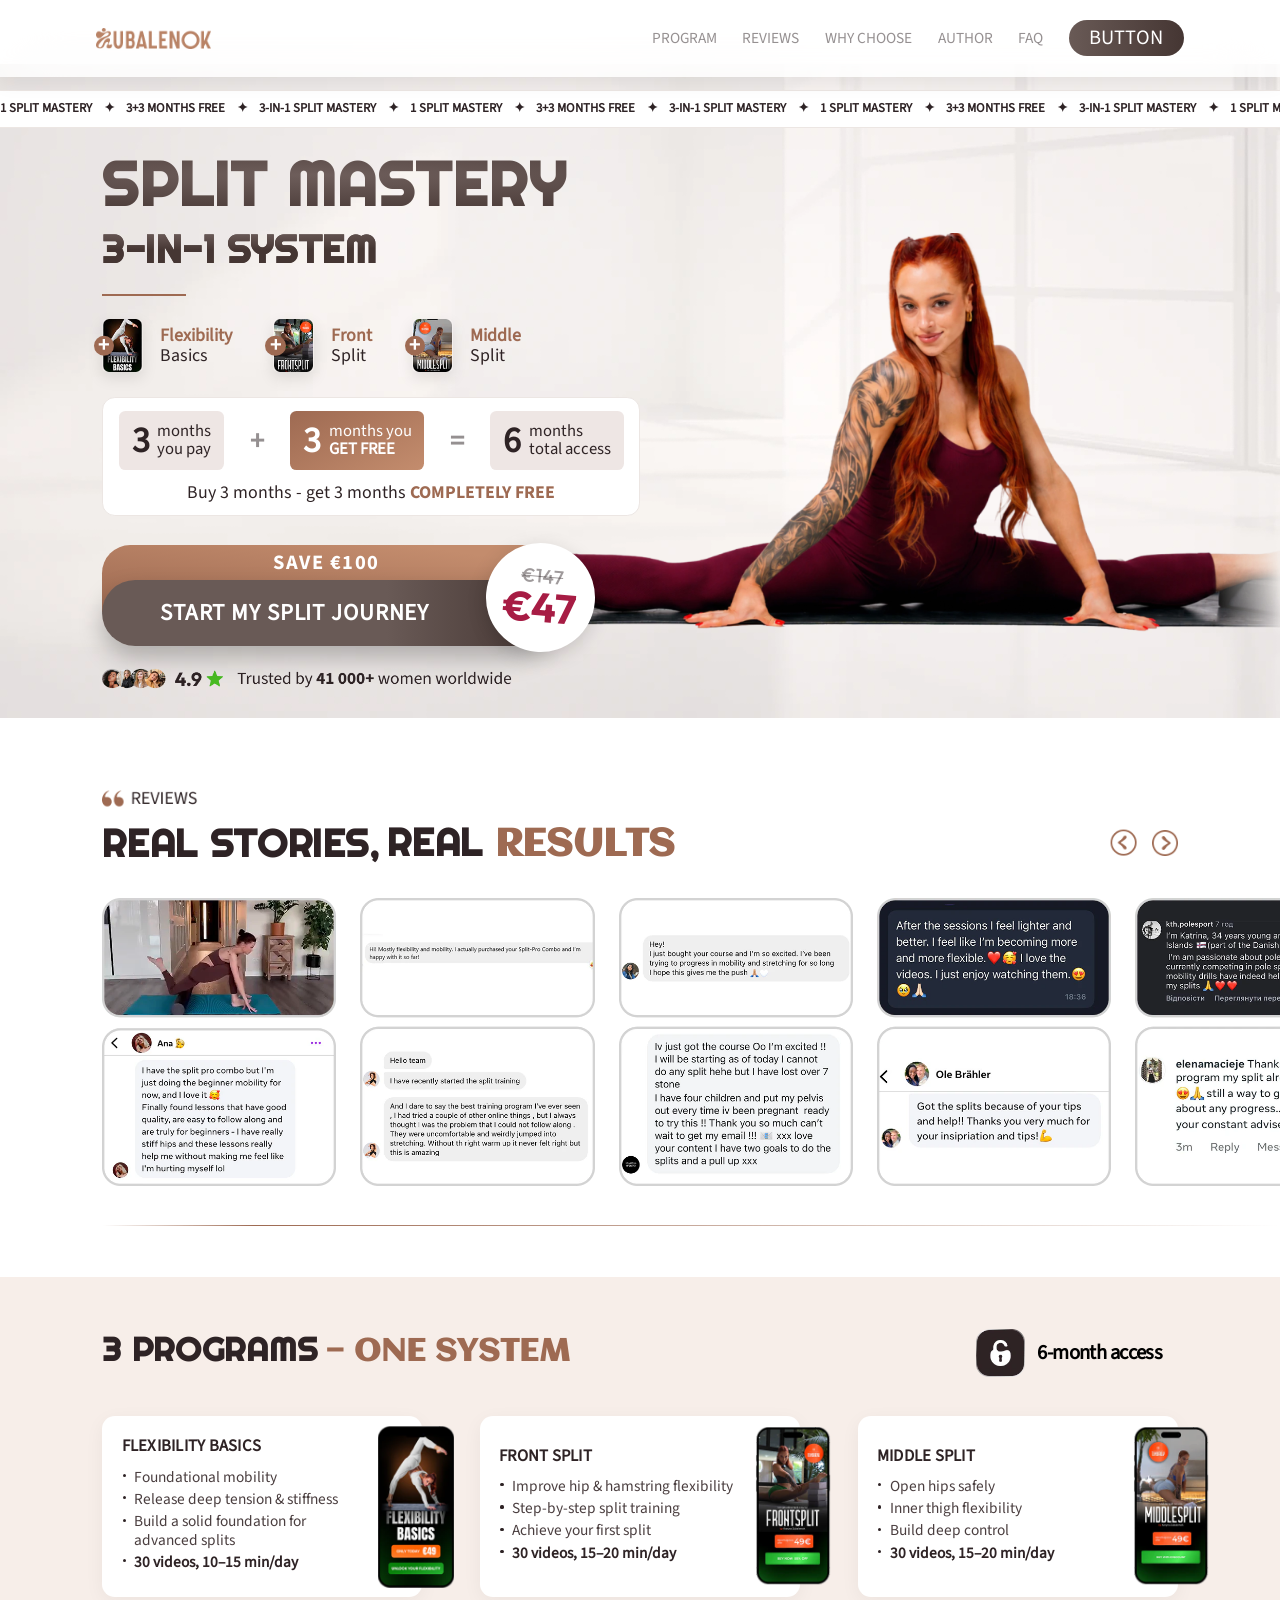
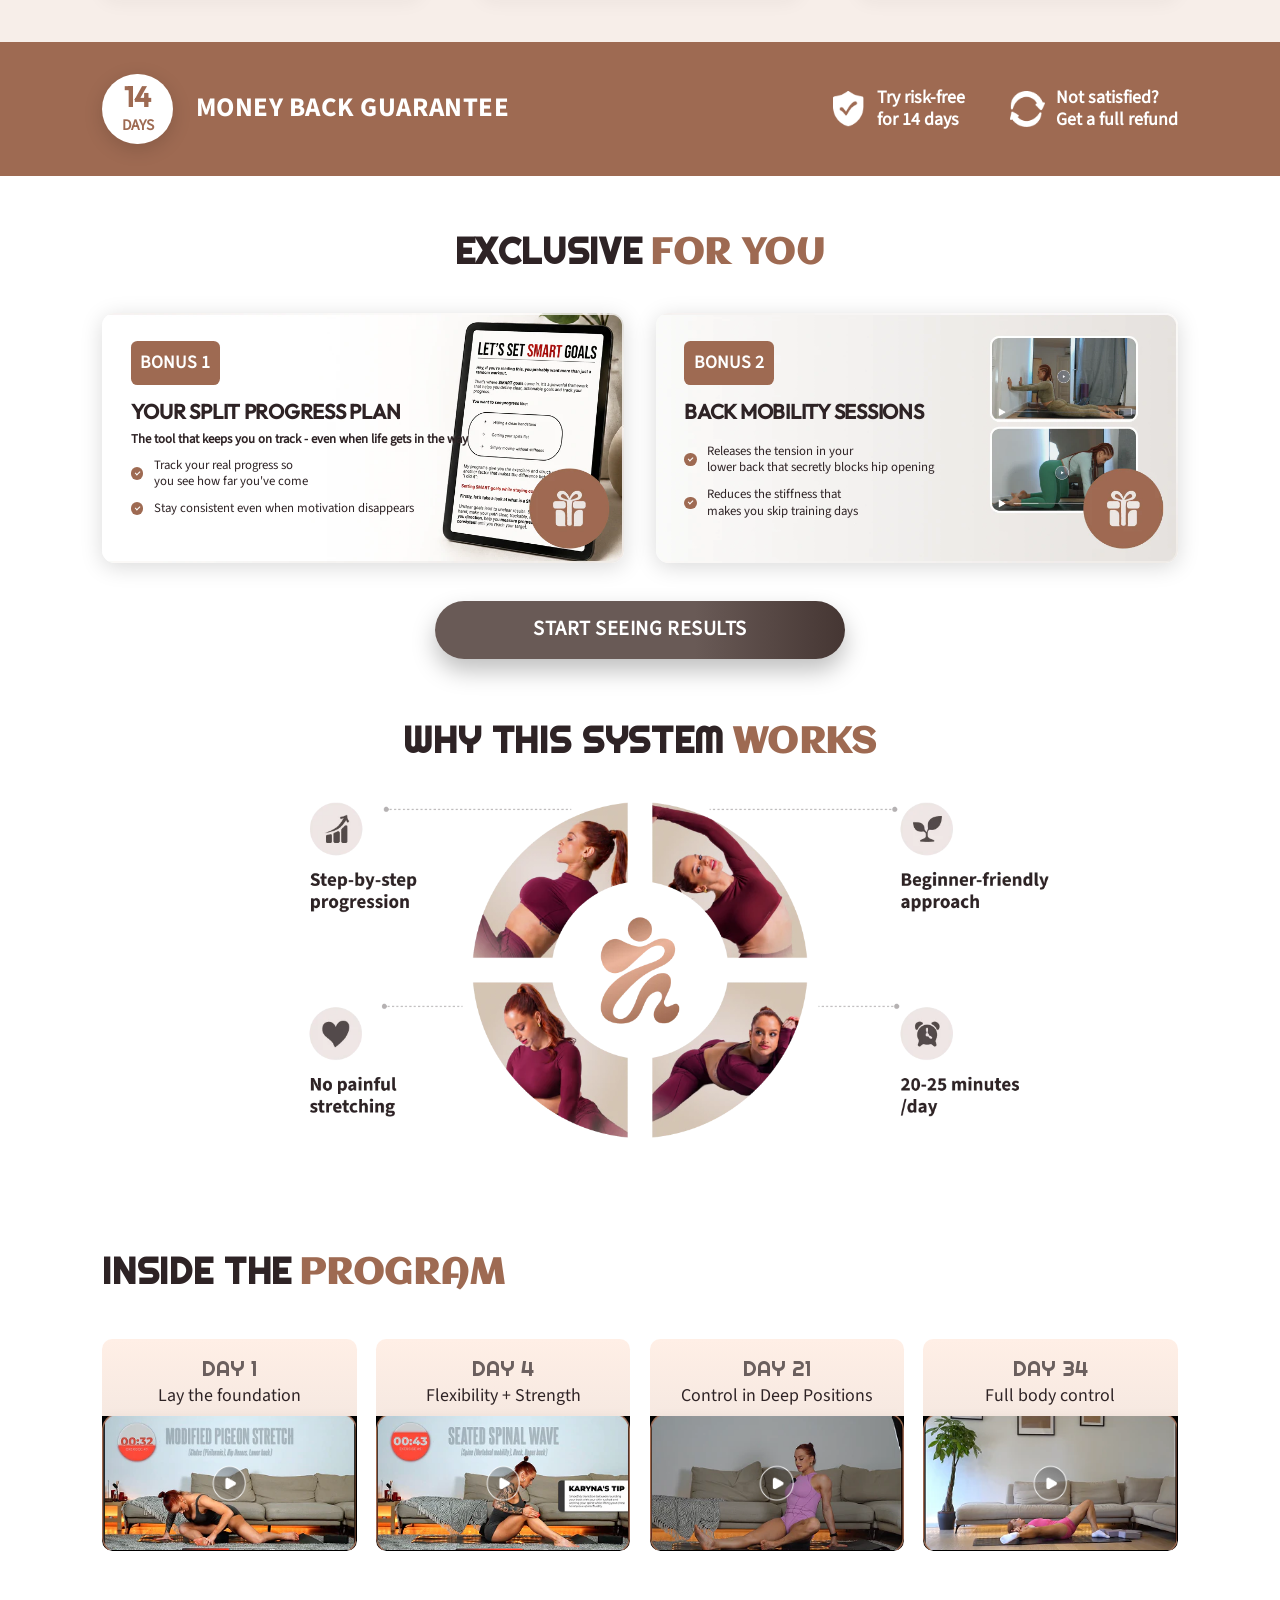
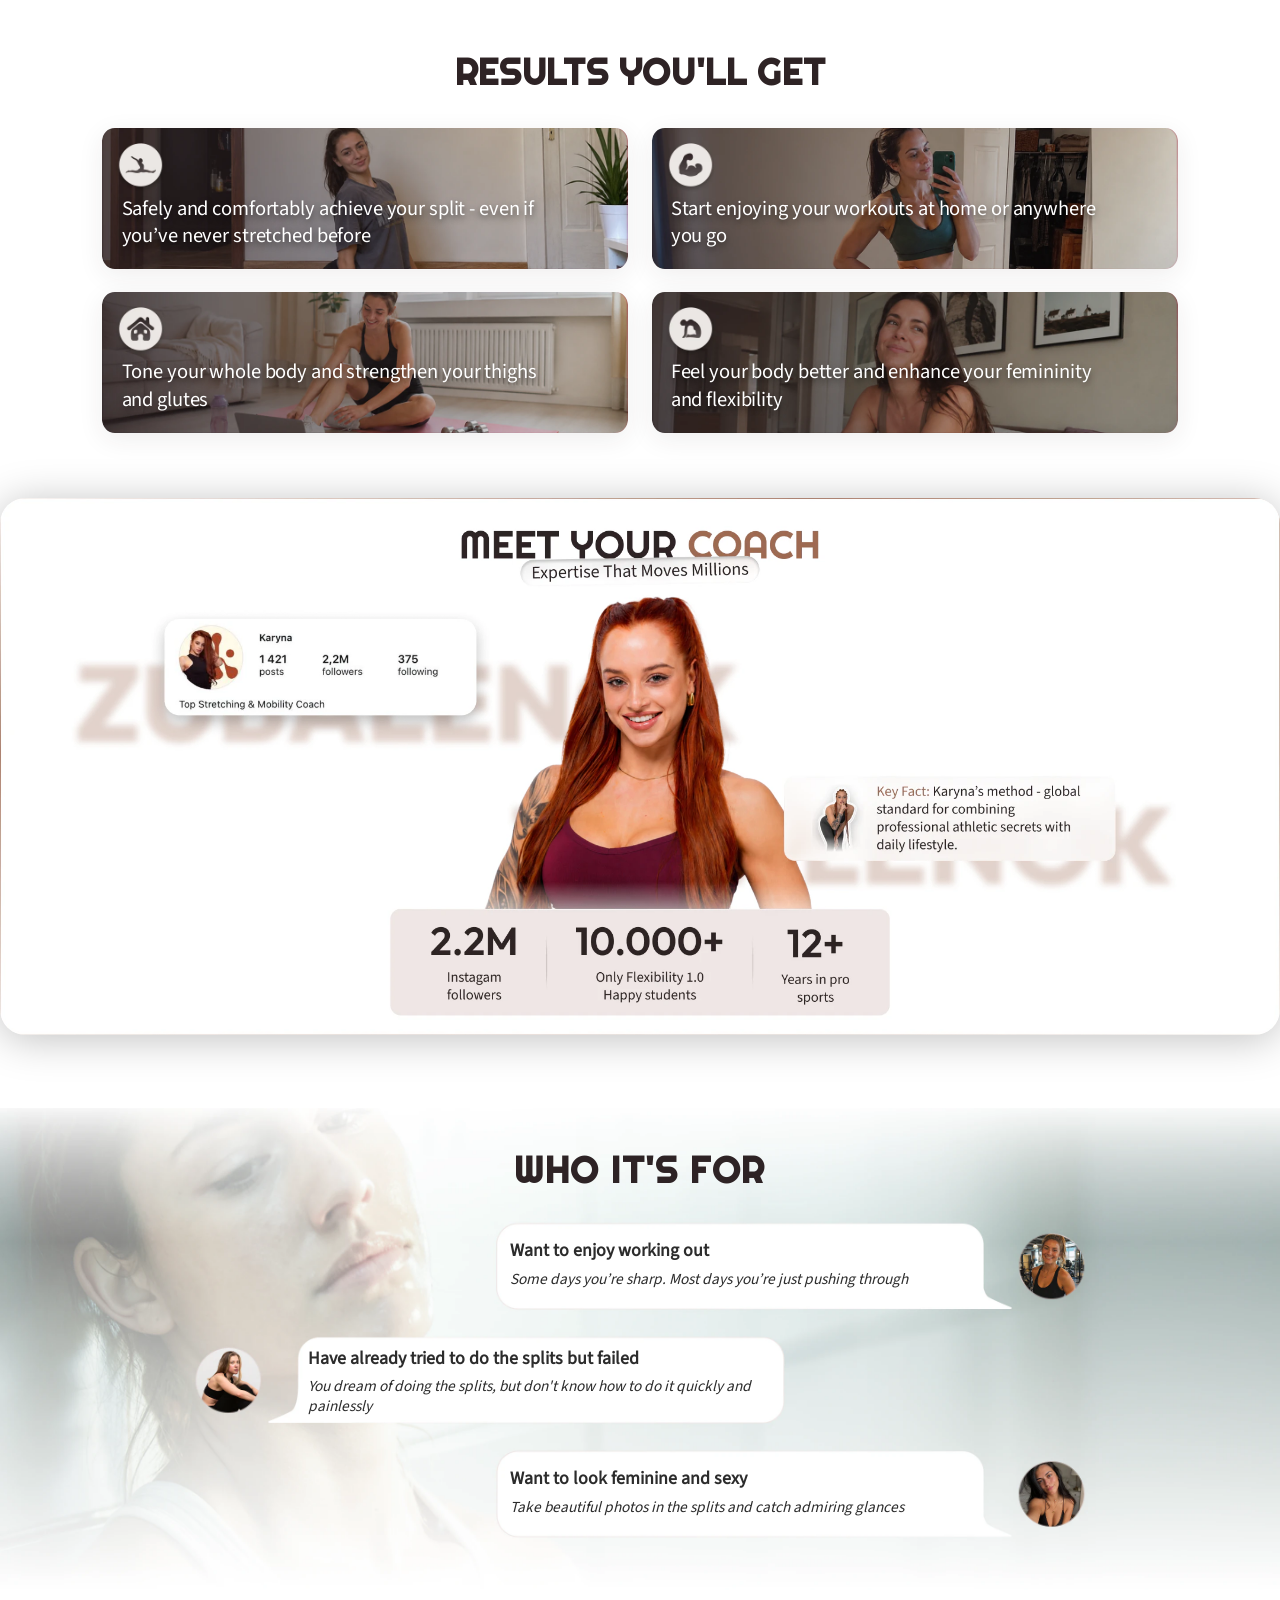
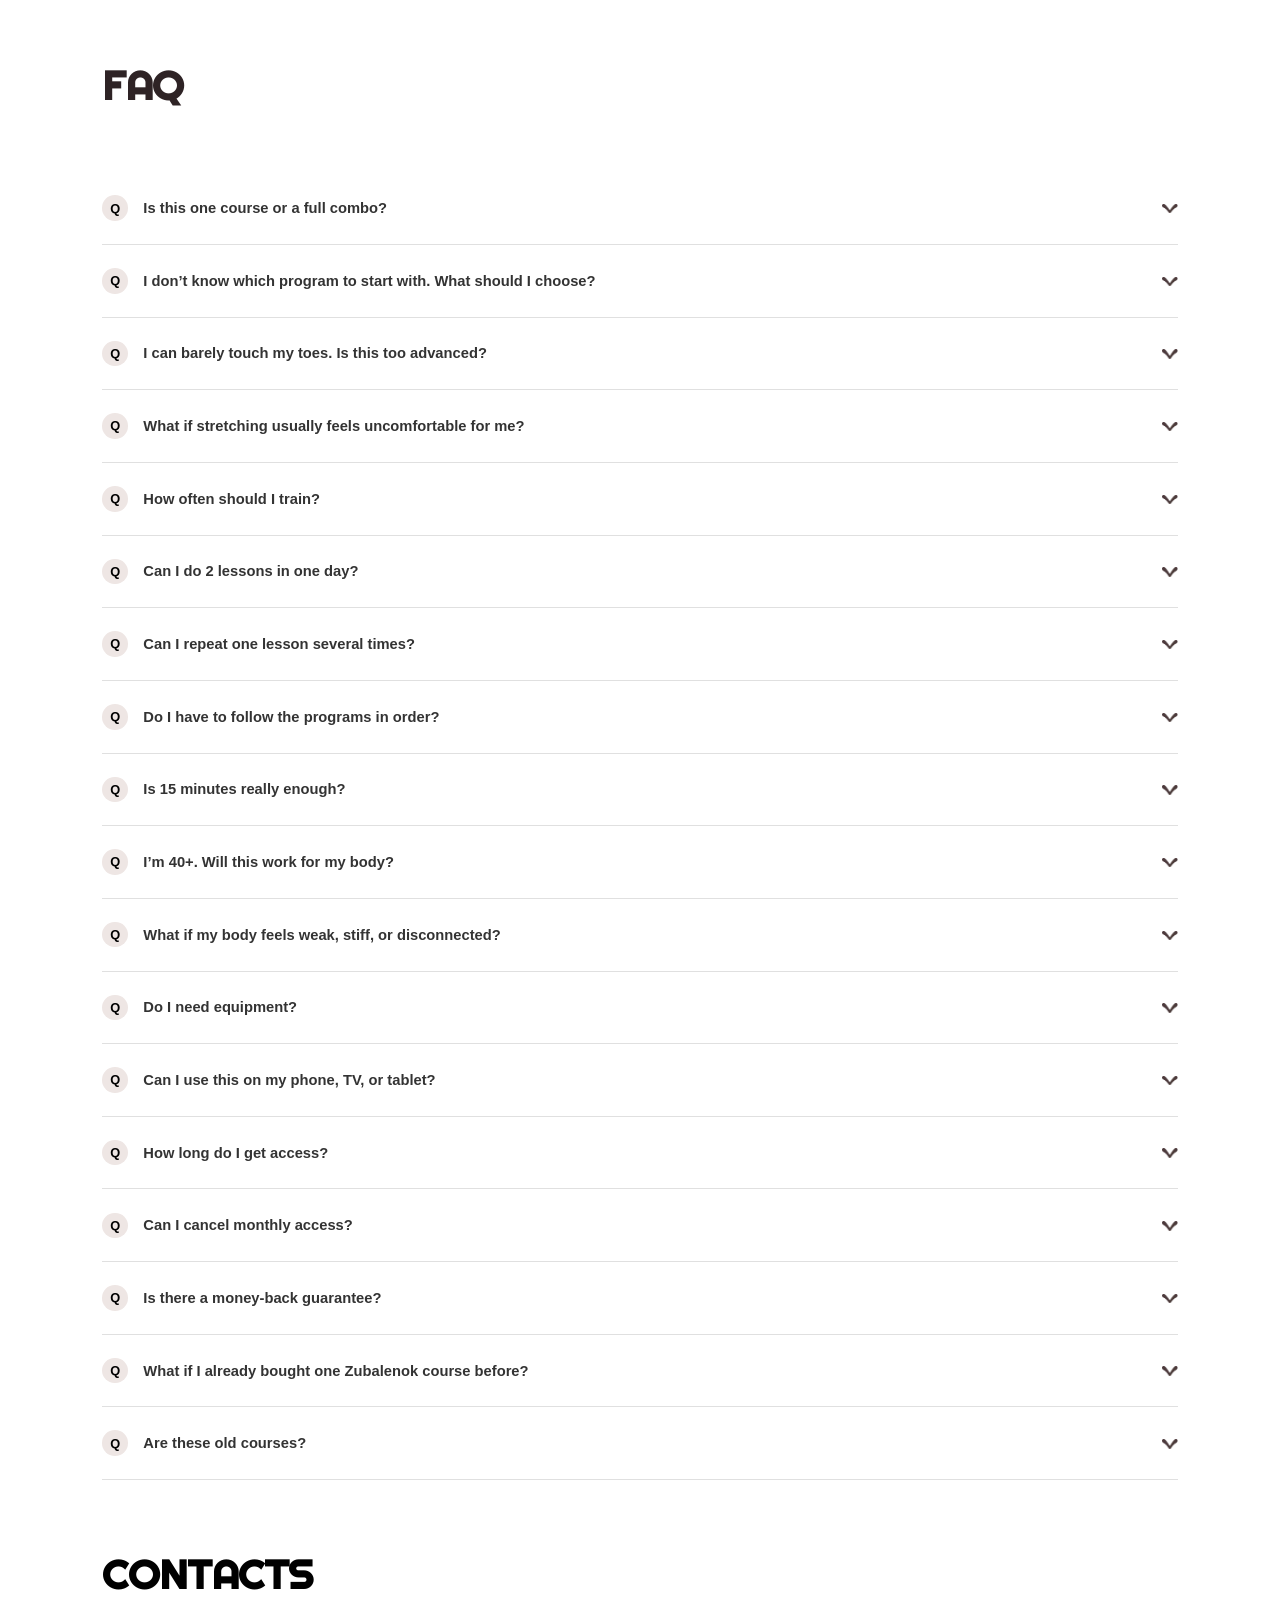
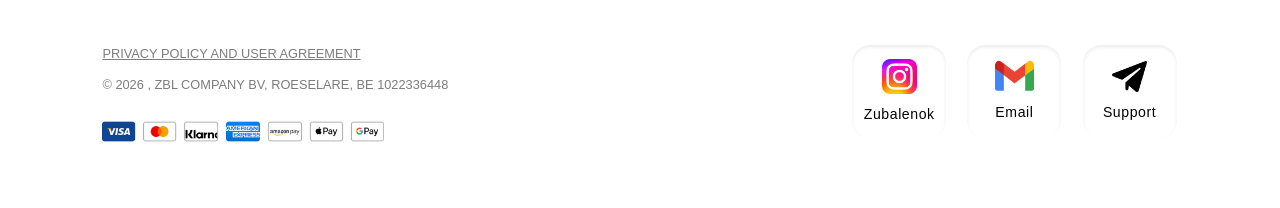
==== commit 3f78b991: "fd" ====
--- a/index.html
+++ b/index.html
@@ -46,7 +46,22 @@
 </head>
 <body>
 <noscript><iframe src="https://www.googletagmanager.com/ns.html?id=GTM-T4TJXMLD" height="0" width="0" style="display:none;visibility:hidden"></iframe></noscript>
-
+<header class="header-navline">
+    <div class="header-wrapper">
+        <img src="./images/logo.png" alt="logo" class="header-logo" decoding="async"
+             onerror="this.onerror=null;this.srcset='';this.src='./images/logo.webp';">
+        <nav class="header-nav">
+            <ul class="header-list">
+                <li><a href="#program" class="header-link">Program</a></li>
+                <li><a href="#reviews" class="header-link">Reviews</a></li>
+                <li><a href="#why-choose" class="header-link">Why choose</a></li>
+                <li><a href="#author" class="header-link">Author</a></li>
+                <li><a href="#faq" class="header-link">FAQ</a></li>
+            </ul>
+            <a href="https://zubalenok.online/shop/item/11245" class="header-nav-button check-click">Button</a>
+        </nav>
+    </div>
+</header>
 <div class="wrapper">
     <div class="split-mastery-component">
   <div class="marquee-conveyor">
@@ -97,7 +112,18 @@
       </div>
     </div>
 
-    <img src="./images/img19.webp" class="instructor-overlay-img" alt="Split Mastery Trainer">
+   <picture>
+  <source 
+    media="(min-width: 700px)" 
+    srcset="./images/img19.2.webp"
+  >
+  
+  <img 
+    src="./images/img19.webp" 
+    class="instructor-overlay-img" 
+    alt="Split Mastery Trainer"
+  >
+</picture>
   </div>
 
   <div class="offer-container">
@@ -137,7 +163,7 @@
     <img src="./images/rate.png" alt="Trust Rating">
   </div>
 </div>
-<div class="s9">
+<div class="s9" id="reviews">
     <div style="margin-left: 3%;">
         <img src="./images/revs.png" class="rev" alt="">
     <div class="system-main-header" style="text-align: left; text-transform: uppercase; margin-bottom: 0px;">
@@ -146,6 +172,15 @@
   </div>
     </div>
 
+    <div class="s9__nav-arrows">
+            <div class="s9__arrow-btn s9__arrow-prev">
+                <img src="./images/arrow.png" style="transform: rotate(180deg);" alt="Prev">
+            </div>
+            <div class="s9__arrow-btn s9__arrow-next">
+                <img src="./images/arrow.png" alt="Next">
+            </div>
+        </div>
+
     <div class="swiper gallery-swiper">
        <div class="swiper-wrapper">
 
@@ -256,9 +291,21 @@
 </div>
         
     </div>
-    <img src="./images/line.png" class="link" alt="">
+    <picture>
+      <source 
+        media="(min-width: 700px)" 
+        srcset="./images/line.2.png"
+      >
+
+      <img 
+        src="./images/line.png" 
+        class="link" 
+        alt=""
+      >
+    </picture>
 </div>
-<div class="programs-system-component">
+<div class="programs-system-component" id="program">
+  <div class="programs-system-component-wrp">
   <div class="system-main-header">
     <h2 class="title-top">3 PROGRAMS</h2>
     <div class="title-bottom">— ONE SYSTEM</div>
@@ -319,14 +366,17 @@
     </div>
     <span class="access-footer-text">6-month access</span>
   </div>
+  </div>
 </div>
 <div class="promo-header">
+  <div class="wrap-component">
     <div class="promo-badge">
       <span class="badge-number">14</span>
       <span class="badge-text">DAYS</span>
     </div>
     
     <div class="promo-title-area">
+      
       <h2 class="promo-main-title">MONEY BACK Guarantee</h2>
       <div class="promo-features">
         <div class="promo-feature-item">
@@ -338,6 +388,7 @@
           <span class="feature-text">Not satisfied? <br> Get a full refund</span>
         </div>
       </div>
+    </div>
     </div>
   </div>
 
@@ -392,11 +443,22 @@
     START SEEING RESULTS
   </button>
 
-  <div class="system-main-header section-footer-gap">
+  <div class="system-main-header section-footer-gap" id="why-choose">
     <h2 class="title-top">WHY THIS SYSTEM</h2>
     <div class="title-bottom">WORKS</div>
   </div>
-  <img src="./images/img12.webp" alt="">
+  <picture>
+  <source 
+    media="(min-width: 700px)" 
+    srcset="./images/img12.2.webp"
+  >
+
+  <img 
+    src="./images/img12.webp" 
+    alt=""
+    class="img12"
+  >
+</picture>
 </div>
 
 <div class="inside-program-component">
@@ -503,7 +565,19 @@
 
   </div>
 </div>
-<img src="./images/info.webp" class="info-img" alt="">
+<picture>
+  <source 
+    media="(min-width: 700px)" 
+    srcset="./images/ds-info.webp"
+  >
+
+  <img 
+    src="./images/info.webp" 
+    class="info-img" 
+    alt=""
+    id="author"
+  >
+</picture>
 <div class="who-its-for-component">
   <div class="system-main-header">
     <h2 class="title-top">WHO IT'S FOR</h2>
@@ -525,7 +599,7 @@
   </div>
 </div>
 
-<div class="s7">
+<div class="s7" id="faq">
     <div class="system-main-header">
         <h2 class="title-top" style="text-align: left;">FAQ</h2>
     </div>
@@ -889,20 +963,35 @@
 </div>
 
 <script defer>
-            document.addEventListener('DOMContentLoaded', () => {
-                const footer = document.getElementById('footer-bg'); // елемент, до якого додамо клас
-                if (!footer) return;
-
-                window.addEventListener('scroll', () => {
-                    // Перевіряємо, скільки проскролено
-                    if (window.scrollY >= 200) {
-                        footer.classList.add('active');
-                    } else {
-                        footer.classList.remove('active');
-                    }
-                });
-            });
-    </script>
+document.addEventListener('DOMContentLoaded', () => {
+
+    const footer = document.getElementById('footer-bg');
+
+    if (!footer) return;
+
+    function toggleFooter() {
+
+        const scrollTop = window.scrollY;
+        const windowHeight = window.innerHeight;
+        const documentHeight = document.documentElement.scrollHeight;
+
+        /* Скільки залишилось до низу */
+        const distanceToBottom = documentHeight - (scrollTop + windowHeight);
+
+        /* Якщо менше 200px до низу — прибираємо active */
+        if (scrollTop >= 300 && distanceToBottom > 200) {
+            footer.classList.add('active');
+        } else {
+            footer.classList.remove('active');
+        }
+    }
+
+    window.addEventListener('scroll', toggleFooter);
+    window.addEventListener('resize', toggleFooter);
+
+    toggleFooter();
+});
+</script>
 <script>
   document.querySelectorAll('.video-wrapper').forEach(wrapper => {
     const video = wrapper.querySelector('video');
--- a/css/main.css
+++ b/css/main.css
@@ -1,12 +1,13 @@
-
 .wrapper{
   margin: 0 auto;
-  max-width: 440px;
-
-}
-
+  max-width: 100.0vw;
+
+}
+.header-navline{
+  display: none;
+}
 .split-mastery-component {
-  width: 440px;
+  width: 100.0vw;
   background-image: url('../images/fon.webp');
   background-repeat: no-repeat;
   background-position: center top;
@@ -14,20 +15,19 @@
   position: relative;
   overflow: hidden;
   box-sizing: border-box;
-  padding-bottom: 24px;
-}
-
-/* Анімований конвеєр */
+  padding-bottom: 5.4545vw;
+}
+
 .marquee-conveyor {
-  margin-top: 30px;
+  margin-top: 6.8182vw;
   background: #ffffff;
   overflow: hidden;
   width: 100%;
-  height: 36px;
-  display: flex;
-  align-items: center;
-  border-top: 1px solid #ece6e3;
-  border-bottom: 1px solid #ece6e3;
+  height: 8.1818vw;
+  display: flex;
+  align-items: center;
+  border-top: 0.2273vw solid #ece6e3;
+  border-bottom: 0.2273vw solid #ece6e3;
 }
 
 .marquee-track {
@@ -37,7 +37,7 @@
 }
 
 .marquee-item {
-  font-size: 16px;
+  font-size: 3.6364vw;
   font-weight: 700;
   color: #2e2325;
   text-transform: uppercase;
@@ -47,7 +47,7 @@
 }
 
 .marquee-item span {
-  margin: 0 14px;
+  margin: 0 3.1818vw;
   color: #2e2325;
 }
 
@@ -56,85 +56,82 @@
   100% { transform: translateX(-50%); }
 }
 
-/* Головний блок */
 .hero-block {
   position: relative;
-  padding: 24px 20px 0 20px;
-  height: 310px;
+  padding: 5.4545vw 4.5455vw 0 4.5455vw;
+  height: 70.4545vw;
 }
 
 .main-heading {
-  font-size: 50px;
+  font-size: 11.3636vw;
   font-weight: 800;
   line-height: 90%;
   background: radial-gradient(291.94% 78.99% at 38.90%  15.45%, rgb(110, 94, 91) 0%, rgb(69, 54, 51) 46.80795967578888%);
-background-clip: text;
--webkit-background-clip: text;
--webkit-text-fill-color: transparent;
+  background-clip: text;
+  -webkit-background-clip: text;
+  -webkit-text-fill-color: transparent;
   margin: 0;
-  letter-spacing: 1px;
+  letter-spacing: 0.2273vw;
 }
 
 .sub-heading {
-  font-size: 32px;
+  font-size: 7.2727vw;
   font-weight: 700;
-  letter-spacing: 0.5px;
+  letter-spacing: 0.1136vw;
   background: radial-gradient(291.94% 78.99% at 38.90%  15.45%, rgb(110, 94, 91) 0%, rgb(69, 54, 51) 46.80795967578888%);
-background-clip: text;
--webkit-background-clip: text;
--webkit-text-fill-color: transparent;
+  background-clip: text;
+  -webkit-background-clip: text;
+  -webkit-text-fill-color: transparent;
 }
 
 .heading-line {
-  width: 70px;
-  height: 3px;
+  width: 15.9091vw;
+  height: 0.6818vw;
   background-color: #9e6a52;
-  margin: 12px 0 22px 0;
-}
-
-/* Список занять */
+  margin: 2.7273vw 0 5.0vw 0;
+}
+
 .program-steps {
   display: flex;
   flex-direction: column;
-  gap: 15px;
+  gap: 3.4091vw;
   position: relative;
   z-index: 3;
-  width: 170px;
+  width: 38.6364vw;
 }
 
 .step-card {
   display: flex;
   align-items: center;
-  gap: 10px;
+  gap: 2.2727vw;
   position: relative;
 }
 
-/* Елементи "+" між картками */
 .step-card:not(:last-child)::after {
   content: "+";
   position: absolute;
-  left: 21px;
-  bottom: -20px;
+  left: 4.7727vw;
+  bottom: -4.5455vw;
   transform: translateX(-50%);
-  width: 23px;
-  height: 23px;
+  width: 5.2273vw;
+  height: 5.2273vw;
   background: #9e6a52;
   color: #ffffff;
   border-radius: 50%;
   display: flex;
   align-items: center;
   justify-content: center;
-  font-size: 26px;
+  font-size: 5.9091vw;
   font-weight: 700;
   z-index: 4;
 }
 
 .step-image-box {
-  width: 42px;
-  height: 54px;
-  border-radius: 8px;
+  width: 9.5455vw;
+  height: 12.2727vw;
+  border-radius: 1.8182vw;
   overflow: hidden;
-  box-shadow: 0 2px 5px rgba(0,0,0,0.1);
+  box-shadow: 0 0.4545vw 1.1364vw rgba(0,0,0,0.1);
 }
 
 .step-image-box img {
@@ -146,7 +143,7 @@
 .step-info {
   display: flex;
   flex-direction: column;
-  font-size: 16px;
+  font-size: 3.6364vw;
   line-height: 110%;
 }
 
@@ -160,26 +157,24 @@
   font-weight: 700;
 }
 
-/* Велике накладене фото тренера */
 .instructor-overlay-img {
   position: absolute;
-  right: 0px;
-  top: 118px;
+  right: 0.0vw;
+  top: 26.8182vw;
   width: 100%;
   z-index: 2;
   pointer-events: none;
 }
 
-/* Білий блок пропозиції */
 .offer-container {
-  border: 1px solid #ece6e3;
-  border-radius: 12px;
-  padding: 8px 14px;
-  width: 400px;
-  height: 93px;
+  border: 0.2273vw solid #ece6e3;
+  border-radius: 2.7273vw;
+  padding: 1.8182vw 3.1818vw;
+  width: 90.9091vw;
+  height: 21.1364vw;
   box-sizing: border-box;
   background: #ffffff;
-  margin: 80px auto 0 auto;
+  margin: 18.1818vw auto 0 auto;
   display: flex;
   flex-direction: column;
   justify-content: space-between;
@@ -196,10 +191,10 @@
 .calc-box {
   display: flex;
   align-items: center;
-  border-radius: 6px;
-  padding: 3px 8px;
-  gap: 6px;
-  height: 42px;
+  border-radius: 1.3636vw;
+  padding: 0.6818vw 1.8182vw;
+  gap: 1.3636vw;
+  height: 9.5455vw;
   box-sizing: border-box;
 }
 
@@ -213,7 +208,7 @@
 
 .calc-num {
   font-weight: 700;
-  font-size: 32px;
+  font-size: 7.2727vw;
   line-height: 100%;
 }
 
@@ -227,7 +222,7 @@
 
 .calc-text {
   font-weight: 500;
-  font-size: 14px;
+  font-size: 3.1818vw;
   line-height: 107%;
   text-align: left;
 }
@@ -241,32 +236,31 @@
 }
 
 .calc-operator {
-  font-size: 20px;
+  font-size: 4.5455vw;
   font-weight: 500;
   color: #2e2325;
 }
 
 .offer-footer-note {
   font-weight: 500;
-  font-size: 14px;
+  font-size: 3.1818vw;
   line-height: 107%;
   color: #2e2325;
   text-align: center;
 }
 
 .offer-footer-note strong {
-  color: #c38c6d;
+  color: #9e6a52;
   font-weight: 800;
   font-family: 'SourceSans3-Bold';
 }
 
-/* Двошарова кнопка дії */
 .action-wrapper {
   position: relative;
   width: 90%;
-  margin: 32px auto 16px auto;
-  border-radius: 24px;
-  padding-top: 36px;
+  margin: 7.2727vw auto 3.6364vw auto;
+  border-radius: 5.4545vw;
+  padding-top: 8.1818vw;
   box-sizing: border-box;
   z-index: 5;
 }
@@ -274,87 +268,87 @@
 .discount-label {
   position: absolute;
   font-family: 'SourceSans3-Bold';
-  top: 9px;
+  top: 2.0455vw;
   left: 50%;
   transform: translateX(-50%);
-  border-radius: 24px 24px 0 0;
-padding: 4px 12px;
-width: 348px;
-height: 42px;
-text-align: center;
+  border-radius: 5.4545vw 5.4545vw 0 0;
+  padding: 0.9091vw 2.7273vw;
+  width: 79.0909vw;
+  height: 9.5455vw;
+  text-align: center;
   background: linear-gradient(8deg, #9e6a52 0%, #c38c6d 84.82%);
   color: #ffffff;
   font-weight: 700;
-  font-size: 24px;
+  font-size: 5.4545vw;
   text-transform: uppercase;
-  letter-spacing: 0.5px;
+  letter-spacing: 0.1136vw;
+}
+
+.swiper-slide{
+  width: auto !important;
 }
 
 .main-cta-btn {
   width: 100%;
-  height: 56px;
+  height: 12.7273vw;
   background: #4a3e3f;
   color: #ffffff;
-  margin-top: 14px;
+  margin-top: 3.1818vw;
   border: none;
-  border-radius: 28px;
-  font-size: 24px;
+  border-radius: 6.3636vw;
+  font-size: 5.4545vw;
   font-weight: 700;
-  
   text-transform: uppercase;
-  letter-spacing: 0.3px;
+  letter-spacing: 0.0682vw;
   text-align: left;
-  padding-left: 24px;
+  padding-left: 5.4545vw;
   cursor: pointer;
-  box-shadow: 0 4px 8px 0 rgba(0, 0, 0, 0.25);
-background: linear-gradient(90deg, #695a56 63.46%, #453633 100%);
-border-radius: 100px;
-padding: 6px 30px;
-width: 398px;
-height: 65px;
-}
-
-/* Круглий бейдж ціни */
+  box-shadow: 0 0.9091vw 1.8182vw 0 rgba(0, 0, 0, 0.25);
+  background: linear-gradient(90deg, #695a56 63.46%, #453633 100%);
+  border-radius: 22.7273vw;
+  padding: 1.3636vw 6.8182vw;
+  width: 90.4545vw;
+  height: 14.7727vw;
+}
+
 .price-badge-circle {
   position: absolute;
-  right: -4px;
-  top: 40px;
-  width: 84px;
-  height: 84px;
+  right: -0.9091vw;
+  top: 9.0909vw;
+  width: 19.0909vw;
+  height: 19.0909vw;
   background: #ffffff;
   border-radius: 50%;
   display: flex;
   flex-direction: column;
   align-items: center;
   justify-content: center;
-  box-shadow: 0 4px 12px rgba(0,0,0,0.14);
+  box-shadow: 0 0.9091vw 2.7273vw rgba(0,0,0,0.14);
   z-index: 6;
 }
 
 .old-price-value {
   font-weight: 400;
-font-size: 16px;
-line-height: 104%;
-font-family: 'Outfit-Medium';
-text-transform: uppercase;
-text-decoration: line-through;
-text-align: center;
-color: rgba(46, 35, 37, 0.46);
+  font-size: 3.6364vw;
+  line-height: 104%;
+  font-family: 'Outfit-Medium';
+  text-transform: uppercase;
+  text-decoration: line-through;
+  text-align: center;
+  color: rgba(46, 35, 37, 0.46);
 }
 
 .new-price-value {
   line-height: 100%;
   font-weight: 800;
-font-size: 32px;
-color: #a71c44;
-font-family: 'Outfit-Bold';
-  
-}
-
-/* Траст блок знизу */
+  font-size: 7.2727vw;
+  color: #a71c44;
+  font-family: 'Outfit-Bold';
+}
+
 .trust-footer {
   text-align: center;
-  margin-top: 14px;
+  margin-top: 3.1818vw;
   width: 100%;
 }
 
@@ -365,77 +359,73 @@
 }
 
 .programs-system-component {
-  width: 440px;
+  width: 100.0vw;
   background: #f7eee9;
-  padding: 40px 20px 32px 20px;
+  padding: 9.0909vw 4.5455vw 7.2727vw 4.5455vw;
   box-sizing: border-box;
   display: flex;
   flex-direction: column;
   align-items: center;
 }
 
-/* Секція заголовка */
 .system-main-header {
   text-align: center;
-  margin-bottom: 28px;
+  margin-bottom: 6.3636vw;
 }
 
 .title-top {
-  font-size: 32px;
+  font-size: 7.2727vw;
   font-weight: 800;
   color: #2e2325;
   margin: 0;
   line-height: 110%;
-  letter-spacing: 0.5px;
+  letter-spacing: 0.1136vw;
 }
 
 .title-bottom {
   font-family: 'Aclonica-Regular';
-  font-size: 30px;
+  font-size: 6.8182vw;
   font-weight: 700;
   color: #9e6a52;
-  margin-top: 2px;
-  letter-spacing: 0.3px;
-}
-
-/* Контейнер для карток */
+  margin-top: 0.4545vw;
+  letter-spacing: 0.0682vw;
+}
+
 .programs-cards-stack {
   display: flex;
   flex-direction: column;
-  gap: 16px;
+  gap: 3.6364vw;
   width: 100%;
 }
 
-/* Стилі окремої картки */
 .program-detail-card {
   background: #ffffff;
-  border-radius: 16px;
+  border-radius: 3.6364vw;
   width: 90%;
-  padding: 10px 16px 10px 24px;
+  padding: 2.2727vw 3.6364vw 2.2727vw 5.4545vw;
   position: relative;
   box-sizing: border-box;
   display: flex;
   justify-content: space-between;
   align-items: center;
-  box-shadow: 0 4px 14px rgba(46, 35, 37, 0.04);
+  box-shadow: 0 0.9091vw 3.1818vw rgba(46, 35, 37, 0.04);
 }
 
 .card-left-content {
   flex: 1;
-  padding-right: 12px;
-  min-width: 300px;
+  padding-right: 2.7273vw;
+  min-width: 68.1818vw;
 }
 
 .card-program-title {
-  font-size: 20px;
+  font-size: 4.5455vw;
   font-weight: 800;
   color: #2e2325;
-  margin: 0 0 14px 0;
-  letter-spacing: 0.2px;
+  margin: 0 0 3.1818vw 0;
+  letter-spacing: 0.0455vw;
   line-height: 120%;
 }
 
-/* Список переваг всередині картки */
 .program-features-list {
   list-style: none;
   padding: 0;
@@ -445,36 +435,33 @@
 }
 
 .program-features-list li {
-  font-size: 16px;
+  font-size: 3.6364vw;
   font-weight: 400;
   color: #4a3e3f;
   line-height: 130%;
   position: relative;
-  padding-left: 14px;
-}
-
-/* Кастомний маркер для списку */
+  padding-left: 3.1818vw;
+}
+
 .program-features-list li::before {
   content: "";
   position: absolute;
-  left: 2px;
-  top: 7px;
-  width: 4px;
-  height: 4px;
+  left: 0.4545vw;
+  top: 1.5909vw;
+  width: 0.9091vw;
+  height: 0.9091vw;
   background-color: #2e2325;
   border-radius: 50%;
 }
 
-/* Жирне виділення для останнього пункту */
 .program-features-list li.highlight-feature {
   font-weight: 700;
   color: #2e2325;
 }
 
-/* Зображення телефону праворуч */
 .card-right-phone {
-  width: 82px;
-  height: 173px;
+  width: 18.6364vw;
+  height: 39.3182vw;
   flex-shrink: 0;
   display: flex;
   align-items: center;
@@ -482,27 +469,26 @@
 }
 
 .card-right-phone img {
-  width: 82px;
-  height: 173px;
+  width: 18.6364vw;
+  height: 39.3182vw;
   object-fit: contain;
   display: block;
   position: absolute;
   right: -11%;
 }
 
-/* Нижній блок з іконкою та текстом */
 .access-duration-footer {
   display: flex;
   align-items: center;
   justify-content: center;
-  gap: 12px;
-  margin-top: 36px;
+  gap: 2.7273vw;
+  margin-top: 8.1818vw;
   width: 100%;
 }
 
 .lock-icon-box {
-  width: 44px;
-  height: 44px;
+  width: 10.0vw;
+  height: 10.0vw;
   flex-shrink: 0;
   display: flex;
   align-items: center;
@@ -516,172 +502,180 @@
 }
 
 .access-footer-text {
-  font-size: 24px;
+  font-size: 5.4545vw;
   font-weight: 700;
   color: #2e2325;
-  letter-spacing: -0.2px;
+  letter-spacing: -0.0455vw;
   line-height: 100%;
 }
 
 .promo-header {
-    width: 100%;
-    background: #9e6a52;
-    padding: 15px 20px;
-    display: flex;
-    align-items: center;
-    gap: 15px;
-    box-sizing: border-box;
+  width: 100%;
+  background: #9e6a52;
+  padding: 3.4091vw 4.5455vw;
+  box-sizing: border-box;
+}
+
+.promo-header .wrap-component{
+display: flex;
+  align-items: center;
+  gap: 3.4091vw;
 }
 
 .promo-badge {
-    width: 86px;
-    height: 86px;
-    background-color: #FFFFFF;
-    border-radius: 50%;
-    display: flex;
-    flex-direction: column;
-    justify-content: center;
-    align-items: center;
-    flex-shrink: 0;
-    box-shadow: 0 4px 34.9px 0 rgba(0, 0, 0, 0.25);
+  width: 19.5455vw;
+  height: 19.5455vw;
+  background-color: #FFFFFF;
+  border-radius: 50%;
+  display: flex;
+  flex-direction: column;
+  justify-content: center;
+  align-items: center;
+  flex-shrink: 0;
+  box-shadow: 0 0.9091vw 7.9318vw 0 rgba(0, 0, 0, 0.25);
 }
 
 .promo-title-area {
-    display: flex;
-    flex-direction: column;
-    gap: 12px;
-}
+  display: flex;
+  flex-direction: column;
+  gap: 2.7273vw;
+}
+
 
 .badge-number {
-    color: #9e6a52;
-    font-family: 'Outfit-Medium';
-    font-size: 32px;
-    font-style: normal;
-    font-weight: 800;
-    line-height: 1;
+  color: #9e6a52;
+  font-family: 'Outfit-Medium';
+  font-size: 7.2727vw;
+  font-style: normal;
+  font-weight: 800;
+  line-height: 1;
 }
 
 .badge-text {
-    color: #9e6a52;
-    font-size: 14px;
-    font-weight: 600;
-    line-height: 1.2;
+  color: #9e6a52;
+  font-size: 3.1818vw;
+  font-weight: 600;
+  line-height: 1.2;
 }
 
 .promo-main-title {
-    line-height: 170% !important;
-    font-weight: 500 !important;
-    color: #fff;
-    font-family: 'SourceSans3-Bold';
-    font-size: 18px;
+  line-height: 170%;
+  font-weight: 500;
+  color: #fff;
+  font-family: 'SourceSans3-Bold';
+  font-size: 4.0909vw;
 }
 
 .promo-features {
-    display: flex;
-    gap: 12px;
+  display: flex;
+  gap: 2.7273vw;
 }
 
 .promo-feature-item {
-    display: flex;
-    align-items: center;
-    gap: 6px;
+  display: flex;
+  align-items: center;
+  gap: 1.3636vw;
 }
 
 .feature-icon {
-    width: 20.605px;
-    height: auto;
-    object-fit: contain;
-}
-
-.feature-text{
+  width: 4.683vw;
+  height: auto;
+  object-fit: contain;
+}
+
+.feature-text {
   font-weight: 600;
-  font-size: 16px;
+  font-size: 3.6364vw;
   line-height: 125%;
   color: #fff;
   font-family: 'SourceSans3';
 }
+
 .s9 {
-    width: 440px;
-    background-color: #ffffff;
-    padding: 30px 0;
-    box-sizing: border-box;
-    overflow: hidden;
+  width: 100.0vw;
+  background-color: #ffffff;
+  padding: 6.8182vw 0;
+  box-sizing: border-box;
+  overflow: hidden;
 }
 
 .s9__header {
-    padding: 0 25px;
-    margin-bottom: 30px;
+  padding: 0 5.6818vw;
+  margin-bottom: 6.8182vw;
 }
 
 .s9__review-label {
-    display: flex;
-    align-items: center;
-    gap: 10px;
-    color: #000000;
-    font-size: 22px;
-    font-weight: 500;
-    margin-bottom: 10px;
+  display: flex;
+  align-items: center;
+  gap: 2.2727vw;
+  color: #000000;
+  font-size: 5.0vw;
+  font-weight: 500;
+  margin-bottom: 2.2727vw;
 }
 
 .s9__quote-icon {
-    display: flex;
-    align-items: center;
+  display: flex;
+  align-items: center;
 }
 
 .s9__title {
-    font-family: 'Arial Black', sans-serif;
-    font-size: 64px;
-    line-height: 0.9;
-    font-weight: 900;
-    color: #000000;
-    letter-spacing: -2px;
-    margin: 0;
-    text-transform: uppercase;
+  font-family: 'Arial Black', sans-serif;
+  font-size: 14.5455vw;
+  line-height: 0.9;
+  font-weight: 900;
+  color: #000000;
+  letter-spacing: -0.4545vw;
+  margin: 0;
+  text-transform: uppercase;
 }
 
 .gallery-swiper {
-    padding: 0px 5px 0px 15px !important;
+  padding: 0.0vw 1.1364vw 0.0vw 3.4091vw !important;
 }
 
 .s9__slide {
-    width: auto;
-}
-
-.link{
-  margin: 30px 0 40px 0;
-}
-.rev{
-  width: 120px;
-  margin-bottom: 7px;
-  margin-top: 20px;
-}
+  width: auto;
+}
+
+.link {
+  margin: 6.8182vw 0 9.0909vw 0;
+}
+
+.rev {
+  width: 27.2727vw;
+  margin-bottom: 1.5909vw;
+  margin-top: 4.5455vw;
+}
+
 .s9__img {
-    height: 450px;
-    object-fit: contain;
-    display: block;
+  height: 102.2727vw;
+  object-fit: contain;
+  display: block;
 }
 
 .gallery-pagination {
-    position: relative !important;
-    bottom: 0 !important;
-    margin-top: 20px;
+  position: relative !important;
+  bottom: 0 !important;
+  margin-top: 4.5455vw;
 }
 
 .gallery-pagination .swiper-pagination-bullet {
-    width: 12px;
-    height: 12px;
-    background: transparent;
-    border: 2px solid #19BFC2;
-    opacity: 1;
+  width: 2.7273vw;
+  height: 2.7273vw;
+  background: transparent;
+  border: 0.4545vw solid #19BFC2;
+  opacity: 1;
 }
 
 .gallery-pagination .swiper-pagination-bullet-active {
-    background: #19BFC2;
-}
+  background: #19BFC2;
+}
+
 .exclusive-bonuses-component {
-  width: 440px;
+  width: 100.0vw;
   box-sizing: border-box;
-  padding: 40px 20px 20px 20px;
+  padding: 9.0909vw 4.5455vw 4.5455vw 4.5455vw;
   display: flex;
   flex-direction: column;
   align-items: center;
@@ -689,137 +683,129 @@
   overflow: hidden;
 }
 
-/* Перевикористання стилів заголовків з попереднього блоку */
 .exclusive-bonuses-component .system-main-header {
   text-align: center;
-  margin-bottom: 24px;
+  margin-bottom: 5.4545vw;
   width: 100%;
 }
 
 .exclusive-bonuses-component .title-top {
-  font-size: 32px;
+  font-size: 7.2727vw;
   font-weight: 800;
   color: #2e2325;
   margin: 0;
   line-height: 110%;
-  letter-spacing: 0.5px;
+  letter-spacing: 0.1136vw;
 }
 
 .exclusive-bonuses-component .title-bottom {
-  font-size: 32px;
+  font-size: 7.2727vw;
   font-weight: 700;
   color: #9e6a52;
-  margin-top: 2px;
-  letter-spacing: 0.3px;
-}
-
-/* Стек карток */
+  margin-top: 0.4545vw;
+  letter-spacing: 0.0682vw;
+}
+
 .bonuses-stack {
   display: flex;
   flex-direction: column;
-  gap: 24px;
+  gap: 5.4545vw;
   width: 100%;
-  margin-bottom: 32px;
-}
-
-/* Загальна структура картки бонусу */
+  margin-bottom: 7.2727vw;
+}
+
 .bonus-card {
-  border-radius: 20px;
-  box-shadow: 0 10px 30px rgba(46, 35, 37, 0.06);
-  padding: 24px;
+  border-radius: 4.5455vw;
+  box-shadow: 0 2.2727vw 6.8182vw rgba(46, 35, 37, 0.06);
+  padding: 5.4545vw;
   box-sizing: border-box;
   position: relative;
-  min-height: 275px;
+  min-height: 62.5vw;
   overflow: hidden;
   display: flex;
-
   background-repeat: no-repeat;
   background-size: 100% 100%;
 }
 
-.bonus-card:nth-child(1){
+.bonus-card:nth-child(1) {
   background-image: url(../images/img4.webp);
 }
 
-.bonus-card:nth-child(2){
+.bonus-card:nth-child(2) {
   background-image: url(../images/img4-2.webp);
 }
 
 .bonus-card-left {
-  width: 225px;
+  width: 51.1364vw;
   position: relative;
   z-index: 3;
   display: flex;
   flex-direction: column;
 }
 
-/* Бейдж бонусу */
 .bonus-badge {
   font-weight: 800;
-  font-size: 20px;
+  font-size: 4.5455vw;
   text-transform: uppercase;
   text-align: center;
   color: #fff;
-  border-radius: 6px;
-  padding: 10px;
-  width: 99px;
-  height: 48px;
+  border-radius: 1.3636vw;
+  padding: 2.2727vw;
+  width: 22.5vw;
+  height: 10.9091vw;
   background: #9e6a52;
   box-sizing: border-box;
-  line-height: 28px;
-  margin-bottom: 16px;
-}
-
-/* Текстові елементи всередині картки */
+  line-height: 6.3636vw;
+  margin-bottom: 3.6364vw;
+}
+
 .bonus-card-title {
   font-family: 'Outfit-Medium';
   font-weight: 600;
-  font-size: 24px;
+  font-size: 5.4545vw;
   text-transform: uppercase;
   color: #2e2325;
-  margin: 0 0 10px 0;
+  margin: 0 0 2.2727vw 0;
   line-height: 115%;
-  letter-spacing: -0.2px;
+  letter-spacing: -0.0455vw;
 }
 
 .bonus-card-subtitle {
   font-weight: 600;
-  font-size: 14px;
+  font-size: 3.1818vw;
   line-height: 114%;
   color: #2e2325;
-  margin: 0 0 14px 0;
-}
-
-/* Списки переваг */
+  margin: 0 0 3.1818vw 0;
+}
+
 .bonus-list {
   list-style: none;
   padding: 0;
   margin: 0;
   display: flex;
   flex-direction: column;
-  gap: 12px;
+  gap: 2.7273vw;
 }
 
 .bonus-list.no-subtitle-margin {
-  margin-top: 4px;
+  margin-top: 0.9091vw;
 }
 
 .bonus-list li {
   font-weight: 400;
-  font-size: 14px;
+  font-size: 3.1818vw;
   line-height: 114%;
   color: #2e2325;
   position: relative;
-  padding-left: 24px;
-}
-
-/* Кастомна кругла іконка-галочка */
+  padding-left: 5.4545vw;
+}
+
 .check-icon {
   position: absolute;
   left: 0;
-  top: 1px;
-  width: 14px;
-  height: 14px;
+  top: 0.2273vw;
+  width: 3.1818vw;
+  height: 3.1818vw;
   background-color: #9e6a52;
   border-radius: 50%;
   display: flex;
@@ -829,48 +815,45 @@
 
 .check-icon::after {
   content: "";
-  width: 4px;
-  height: 7px;
+  width: 0.9091vw;
+  height: 1.5909vw;
   border: solid #ffffff;
-  border-width: 0 2px 2px 0;
+  border-width: 0 0.4545vw 0.4545vw 0;
   transform: rotate(45deg);
-  margin-top: -2px;
-}
-
-/* Абсолютно позиціоновані графічні шари */
+  margin-top: -0.4545vw;
+}
+
 .bonus-img-overlay {
   position: absolute;
   pointer-events: none;
   z-index: 2;
 }
 
-
 .overlay-two {
-  right: -55px;
-  top: -10px;
-  width: 310px;
+  right: -12.5vw;
+  top: -2.2727vw;
+  width: 70.4545vw;
   height: auto;
 }
 
-/* Кнопка */
 .cta-results-btn {
   font-weight: 600;
-  font-size: 24px;
+  font-size: 5.4545vw;
   text-transform: uppercase;
   color: #fff;
-  box-shadow: 0 4px 8px 0 rgba(0, 0, 0, 0.25);
+  box-shadow: 0 0.9091vw 1.8182vw 0 rgba(0, 0, 0, 0.25);
   background: linear-gradient(90deg, #695a56 63.46%, #453633 100%);
-  border-radius: 100px;
-  padding: 6px 30px;
-  width: 380px;
-  height: 57px;
+  border-radius: 22.7273vw;
+  padding: 1.3636vw 6.8182vw;
+  width: 86.3636vw;
+  height: 12.9545vw;
   border: none;
   cursor: pointer;
   box-sizing: border-box;
   display: flex;
   align-items: center;
   justify-content: center;
-  letter-spacing: 0.3px;
+  letter-spacing: 0.0682vw;
   transition: transform 0.1s ease;
 }
 
@@ -878,63 +861,59 @@
   transform: scale(0.98);
 }
 
-/* Специфічний відступ перед нижнім заголовком */
 .section-footer-gap {
-  margin-top: 56px !important;
+  margin-top: 12.7273vw !important;
   margin-bottom: 0 !important;
 }
 
 .inside-program-component {
-  width: 440px;
+  width: 100.0vw;
   box-sizing: border-box;
-  padding: 40px 20px;
+  padding: 9.0909vw 4.5455vw;
   display: flex;
   flex-direction: column;
   align-items: center;
   background: #ffffff;
 }
 
-/* Перевикористання стилів головного заголовка */
 .inside-program-component .system-main-header {
   text-align: center;
-  margin-bottom: 28px;
+  margin-bottom: 6.3636vw;
   width: 100%;
 }
 
 .inside-program-component .title-top {
-  font-size: 32px;
+  font-size: 7.2727vw;
   font-weight: 800;
   color: #2e2325;
   margin: 0;
   line-height: 110%;
-  letter-spacing: 0.5px;
+  letter-spacing: 0.1136vw;
 }
 
 .inside-program-component .title-bottom {
-  font-size: 32px;
+  font-size: 7.2727vw;
   font-weight: 700;
   color: #9e6a52;
-  margin-top: 2px;
-  letter-spacing: 0.3px;
-}
-
-/* Двоколонкова сітка карток */
+  margin-top: 0.4545vw;
+  letter-spacing: 0.0682vw;
+}
+
 .program-days-grid {
   display: flex;
   flex-wrap: wrap;
-  gap: 20px 16px;
+  gap: 4.5455vw 3.6364vw;
   justify-content: center;
   width: 100%;
 }
 
-/* Картка дня строго за вказаними розмірами */
 .day-card {
-  width: 182px;
-  height: 178px;
+  width: 41.3636vw;
+  height: 40.4545vw;
   background: linear-gradient(360deg, #e6ddd8 0%, #ffefe6 100%);
-  border-radius: 16px;
+  border-radius: 3.6364vw;
   box-sizing: border-box;
-  padding: 12px 0px 0px 0px;
+  padding: 2.7273vw 0.0vw 0.0vw 0.0vw;
   display: flex;
   flex-direction: column;
   justify-content: space-between;
@@ -949,41 +928,40 @@
   align-items: center;
 }
 
-/* Стилізація заголовка дня */
 .day-title-text {
   font-weight: 400;
-  font-size: 24px;
+  font-size: 5.4545vw;
   line-height: 146%;
-  padding-bottom: 5px;
+  padding-bottom: 1.1364vw;
   text-transform: uppercase;
   text-align: center;
   color: #9e6a52;
   font-family: 'Righteous-Regular', sans-serif;
 }
 
-/* Стилізація описового тексту */
 .day-desc-text {
   font-weight: 400;
-  font-size: 14px;
+  font-size: 3.1818vw;
   line-height: 129%;
   text-align: center;
   color: #2e2325;
-  margin: -2px 0 0 0;
+  margin: -0.4545vw 0 0 0;
   white-space: nowrap;
   overflow: hidden;
   text-overflow: ellipsis;
   width: 100%;
 }
-
-/* Плеєр та контейнер власної кнопки */
+.s9__nav-arrows {
+  display: none; /* Ховаємо кнопки на мобільних за замовчуванням */
+}
 .video-wrapper {
   position: relative;
   width: 100%;
-  height: 98px;
-  border-radius: 12px;
+  height: 22.2727vw;
+  border-radius: 2.7273vw;
   overflow: hidden;
   background: #000000;
-  box-shadow: 0 2px 8px rgba(46, 35, 37, 0.08);
+  box-shadow: 0 0.4545vw 1.8182vw rgba(46, 35, 37, 0.08);
 }
 
 .video-wrapper video {
@@ -994,7 +972,6 @@
   cursor: pointer;
 }
 
-/* Власна кнопка поверх відео */
 .custom-play-btn {
   position: absolute;
   top: 50%;
@@ -1003,8 +980,8 @@
   background: none;
   border: none;
   padding: 0;
-  width: 42px;
-  height: 42px;
+  width: 9.5455vw;
+  height: 9.5455vw;
   cursor: pointer;
   z-index: 3;
   display: flex;
@@ -1023,76 +1000,71 @@
   transform: translate(-50%, -50%) scale(1.06);
 }
 
-/* Клас стану для приховування кнопки під час програвання */
 .custom-play-btn.video-is-playing {
   opacity: 0;
   pointer-events: none;
 }
 
 .results-benefits-component {
-  width: 440px;
+  width: 100.0vw;
   box-sizing: border-box;
-  padding: 40px 20px;
+  padding: 9.0909vw 4.5455vw;
   display: flex;
   flex-direction: column;
   align-items: center;
   background: #ffffff;
 }
 
-/* Перевикористання стилів заголовків */
 .results-benefits-component .system-main-header {
   text-align: center;
-  margin-bottom: 28px;
+  margin-bottom: 6.3636vw;
   width: 100%;
 }
 
 .results-benefits-component .title-top {
-  font-size: 32px;
+  font-size: 7.2727vw;
   font-weight: 800;
   color: #2e2325;
   margin: 0;
   line-height: 110%;
-  letter-spacing: 0.5px;
+  letter-spacing: 0.1136vw;
 }
 
 .results-benefits-component .title-bottom {
-  font-size: 32px;
+  font-size: 7.2727vw;
   font-weight: 700;
   color: #9e6a52;
-  margin-top: 2px;
-  letter-spacing: 0.3px;
-}
-
-/* Контейнер стопки карток */
+  margin-top: 0.4545vw;
+  letter-spacing: 0.0682vw;
+}
+
 .results-cards-stack {
   display: flex;
   flex-direction: column;
-  gap: 18px;
+  gap: 4.0909vw;
   width: 100%;
 }
 
-/* Загальний стиль для кожної картки результату */
 .result-benefit-card {
-  width: 400px;
-  height: 122px;
-  border-radius: 20px;
+  width: 90.9091vw;
+  height: 27.7273vw;
+  border-radius: 4.5455vw;
   box-sizing: border-box;
-  padding: 12px 20px 15px 15px; /* Відступ ліворуч враховує вбудовану іконку на картинці */
+  padding: 2.7273vw 4.5455vw 3.4091vw 3.4091vw;
   display: flex;
   align-items: flex-end;
   background-size: cover;
   background-position: center;
   background-repeat: no-repeat;
-  box-shadow: 0 4px 12px rgba(46, 35, 37, 0.08);
-}
-
-.info-img{
-  box-shadow: 0 4px 30px 0 rgba(0, 0, 0, 0.15);
-  border-radius: 24px;
-  margin: 40px 0;
-}
-
-/* Підключення відповідних фонових зображень */
+  box-shadow: 0 0.9091vw 2.7273vw rgba(46, 35, 37, 0.08);
+}
+
+.info-img {
+  box-shadow: 0 0.9091vw 6.8182vw 0 rgba(0, 0, 0, 0.15);
+  border-radius: 5.4545vw;
+  margin: 9.0909vw 0;
+}
+
 .card-bg-1 {
   background-image: url('../images/img6.webp');
 }
@@ -1109,50 +1081,47 @@
   background-image: url('../images/img9.webp');
 }
 
-/* Стилізація тексту всередині банерів */
 .benefit-card-text {
   font-weight: 400;
-  font-size: 20px;
+  font-size: 4.5455vw;
   line-height: 115%;
   color: #ffffff;
   margin: 0;
   text-align: left;
-  text-shadow: 0 2px 3px rgba(0, 0, 0, 0.8);
-  letter-spacing: -0.1px;
+  text-shadow: 0 0.4545vw 0.6818vw rgba(0, 0, 0, 0.8);
+  letter-spacing: -0.0227vw;
 }
 
 .who-its-for-component {
-  width: 440px;
-  height: 605px;
+  width: 100.0vw;
+  height: 137.5vw;
   background-image: url('../images/img22.webp');
   background-position: center;
   background-size: 100% 100%;
   background-repeat: no-repeat;
   position: relative;
   box-sizing: border-box;
-  margin-top: 20px;
-  margin-bottom: 20px;
-}
-
-/* Стилі заголовка */
+  margin-top: 4.5455vw;
+  margin-bottom: 4.5455vw;
+}
+
 .who-its-for-component .system-main-header {
   text-align: center;
-  margin-bottom: 0px;
-  transform: translateY(20px);
+  margin-bottom: 0.0vw;
+  transform: translateY(4.5455vw);
   width: 100%;
 }
 
 .who-its-for-component .title-top {
-  font-size: 32px;
+  font-size: 7.2727vw;
   font-weight: 800;
   color: #2e2325;
   margin: 0;
   line-height: 110%;
-  letter-spacing: 0.5px;
+  letter-spacing: 0.1136vw;
   text-transform: uppercase;
 }
 
-/* Базові стилі для накладання тексту на бульбашки */
 .bubble-text-block {
   position: absolute;
   box-sizing: border-box;
@@ -1162,7 +1131,7 @@
 
 .bubble-title {
   font-weight: 700;
-  font-size: 20px;
+  font-size: 4.5455vw;
   line-height: 110%;
   color: #2c2c2c;
 }
@@ -1170,226 +1139,218 @@
 .bubble-desc {
   font-style: italic;
   font-weight: 500;
-  font-size: 16px;
+  font-size: 3.6364vw;
   line-height: 125%;
   color: #2c2c2c;
 }
 
-/* Точні координати позиціонування тексту відповідно до макета */
 .block-1 {
-  top: 95px;
-  left: 46px;
-  width: 250px;
-  gap: 8px;
+  top: 21.5909vw;
+  left: 10.4545vw;
+  width: 56.8182vw;
+  gap: 1.8182vw;
 }
 
 .block-2 {
-  top: 240px;
-  left: 150px;
-  width: 260px;
-  gap: 10px;
+  top: 54.5455vw;
+  left: 34.0909vw;
+  width: 59.0909vw;
+  gap: 2.2727vw;
 }
 
 .block-3 {
-  top: 420px;
-  left: 46px;
-  width: 250px;
-  gap: 8px;
-}
-
+  top: 95.4545vw;
+  left: 10.4545vw;
+  width: 56.8182vw;
+  gap: 1.8182vw;
+}
 
 .s7 {
-    width: 440px;
-    background-color: #ffffff;
-    padding: 20px 15px;
-    box-sizing: border-box;
-    font-family: 'Arial', sans-serif;
+  width: 100.0vw;
+  background-color: #ffffff;
+  padding: 4.5455vw 3.4091vw;
+  box-sizing: border-box;
+  font-family: 'Arial', sans-serif;
 }
 
 .s7__item {
-    border-bottom: 1px solid #e0e0e0;
-    margin-bottom: 10px;
+  border-bottom: 0.2273vw solid #e0e0e0;
+  margin-bottom: 2.2727vw;
 }
 
 .s7__question {
-    display: flex;
-    align-items: center;
-    padding: 15px 0;
-    cursor: pointer;
-    position: relative;
+  display: flex;
+  align-items: center;
+  padding: 3.4091vw 0;
+  cursor: pointer;
+  position: relative;
 }
 
 .s7__q-icon {
-    width: 32px;
-    height: 32px;
-    background: #EEE6E4;
-    border-radius: 50%;
-    color: #000;
-    display: flex;
-    align-items: center;
-    justify-content: center;
-    font-weight: 900;
-    font-size: 16px;
-    margin-right: 12px;
-    flex-shrink: 0;
+  width: 7.2727vw;
+  height: 7.2727vw;
+  background: #EEE6E4;
+  border-radius: 50%;
+  color: #000;
+  display: flex;
+  align-items: center;
+  justify-content: center;
+  font-weight: 900;
+  font-size: 3.6364vw;
+  margin-right: 2.7273vw;
+  flex-shrink: 0;
 }
 
 .s7__q-text {
-    font-size: 18px;
-    font-weight: 600;
-    color: #333333;
-    flex: 1;
-    padding-right: 30px;
+  font-size: 4.0909vw;
+  font-weight: 600;
+  color: #333333;
+  flex: 1;
+  padding-right: 6.8182vw;
 }
 
 .s7__arrow {
-    width: 22px;
-    height: 12px;
-    transition: .3s;
-}
-
-/* Стан при відкритті */
+  width: 5.0vw;
+  height: 2.7273vw;
+  transition: .3s;
+}
+
 .s7__item.active .s7__arrow {
-    transform: rotate(-180deg);
-    margin-top: 5px;
-}
-
-/* Логіка відповіді */
+  transform: rotate(-180deg);
+  margin-top: 1.1364vw;
+}
+
 .s7__answer {
-    max-height: 0;
-    overflow: hidden;
-    transition: max-height 0.4s ease-out;
+  max-height: 0;
+  overflow: hidden;
+  transition: max-height 0.4s ease-out;
 }
 
 .s7__answer-inner {
-    display: flex;
-    align-items: flex-start;
-    padding-bottom: 20px;
-    gap: 10px;
+  display: flex;
+  align-items: flex-start;
+  padding-bottom: 4.5455vw;
+  gap: 2.2727vw;
 }
 
 .s7__answer-bubble {
-    background-color: #f2f2f2;
-    border-radius: 25px;
-    padding: 18px 22px;
-    font-size: 16px;
-    line-height: 1.4;
-    color: #000000;
-    flex: 1;
-    position: relative;
-}
-
-/* Хвостик бабла (опціонально) */
+  background-color: #f2f2f2;
+  border-radius: 5.6818vw;
+  padding: 4.0909vw 5.0vw;
+  font-size: 3.6364vw;
+  line-height: 1.4;
+  color: #000000;
+  flex: 1;
+  position: relative;
+}
+
 .s7__answer-bubble::after {
-    content: '';
-    position: absolute;
-    right: -8px;
-    top: 20px;
-    border-top: 10px solid transparent;
-    border-bottom: 10px solid transparent;
-    border-left: 10px solid #f2f2f2;
+  content: '';
+  position: absolute;
+  right: -1.8182vw;
+  top: 4.5455vw;
+  border-top: 2.2727vw solid transparent;
+  border-bottom: 2.2727vw solid transparent;
+  border-left: 2.2727vw solid #f2f2f2;
 }
 
 .s7__avatar {
-    width: 55px;
-    height: 55px;
-    border-radius: 50%;
-    flex-shrink: 0;
-}
-
+  width: 12.5vw;
+  height: 12.5vw;
+  border-radius: 50%;
+  flex-shrink: 0;
+}
 
 .contacts {
-    padding: 48px 24px 60px;
-    font-family: 'Inter', sans-serif;
-    box-sizing: border-box;
-    max-width: 428px;
-    margin: 0 auto 200px auto;
+  padding: 10.9091vw 5.4545vw 13.6364vw;
+  font-family: 'Inter', sans-serif;
+  box-sizing: border-box;
+  max-width: 97.2727vw;
+  margin: 0 auto 45.4545vw auto;
 }
 
 .contacts__title {
-    font-size: 38px;
-    font-weight: 800;
-    margin: 0 0 36px 0;
-    letter-spacing: -0.5px;
-    text-align: left;
+  font-size: 8.6364vw;
+  font-weight: 800;
+  margin: 0 0 8.1818vw 0;
+  letter-spacing: -0.1136vw;
+  text-align: left;
 }
 
 .contacts__grid {
-    display: flex;
-    justify-content: space-between;
-    gap: 12px;
-    margin-bottom: 48px;
+  display: flex;
+  justify-content: space-between;
+  gap: 2.7273vw;
+  margin-bottom: 10.9091vw;
 }
 
 .contacts__card {
-    display: flex;
-    flex-direction: column;
-    align-items: center;
-    justify-content: center;
-    width: 118px;
-    height: 120px;
-    box-shadow: inset 0 2px 4px 0 rgba(0, 0, 0, 0.1), inset 0 -2px 4px 0 rgba(255, 255, 255, 0.25);
-background: linear-gradient(180deg, rgba(255, 255, 255, 0.08) 0%, rgba(255, 255, 255, 0.08) 100%);
-    border-radius: 30px;
-    text-decoration: none;
-    box-sizing: border-box;
-    border: 1px solid rgba(255, 255, 255, 0.05);
-    border-top: 1px solid rgba(255, 255, 255, 0.25);
-
+  display: flex;
+  flex-direction: column;
+  align-items: center;
+  justify-content: center;
+  width: 26.8182vw;
+  height: 27.2727vw;
+  box-shadow: inset 0 0.4545vw 0.9091vw 0 rgba(0, 0, 0, 0.1), inset 0 -0.4545vw 0.9091vw 0 rgba(255, 255, 255, 0.25);
+  background: linear-gradient(180deg, rgba(255, 255, 255, 0.08) 0%, rgba(255, 255, 255, 0.08) 100%);
+  border-radius: 6.8182vw;
+  text-decoration: none;
+  box-sizing: border-box;
+  border: 0.2273vw solid rgba(255, 255, 255, 0.05);
+  border-top: 0.2273vw solid rgba(255, 255, 255, 0.25);
 }
 
 .contacts__icon {
-    width: 37%;
-    object-fit: contain;
-    margin-bottom: 12px;
+  width: 37%;
+  object-fit: contain;
+  margin-bottom: 2.7273vw;
 }
 
 .contacts__icon--email {
-    width: 48px;
+  width: 10.9091vw;
 }
 
 .contacts__label {
-    color: #000;
-    font-size: 16px;
-    font-weight: 500;
-    letter-spacing: 0.2px;
+  color: #000;
+  font-size: 3.6364vw;
+  font-weight: 500;
+  letter-spacing: 0.0455vw;
 }
 
 .contacts__policy {
-    display: inline-block;
-    color: #7d7d7d;
-    font-size: 13px;
-    font-weight: 400;
-    text-decoration: underline;
-    margin-bottom: 15px;
+  display: inline-block;
+  color: #7d7d7d;
+  font-size: 2.9545vw;
+  font-weight: 400;
+  text-decoration: underline;
+  margin-bottom: 3.4091vw;
 }
 
 .contacts__copyright {
-    color: #7d7d7d;
-    font-size: 13px;
-    font-weight: 400;
-    line-height: 1.4;
-    margin: 0 0 36px 0;
+  color: #7d7d7d;
+  font-size: 2.9545vw;
+  font-weight: 400;
+  line-height: 1.4;
+  margin: 0 0 8.1818vw 0;
 }
 
 .contacts__payments {
-    display: block;
-    width: 100%;
-    max-width: 90%;
-    height: auto;
-    object-fit: contain;
-    margin-left: -2px;
-}
-
+  display: block;
+  width: 100%;
+  max-width: 90%;
+  height: auto;
+  object-fit: contain;
+  margin-left: -0.4545vw;
+}
 
 .footer-bg {
   position: fixed;
   z-index: 99;
   bottom: 0;
   left: 50%;
-  transform: translateX(-50%) translateY(150px);
+  transform: translateX(-50%) translateY(34.0909vw);
   width: 100%;
-  max-width: 440px;
+  max-width: 100.0vw;
   display: flex;
   justify-content: center;
   opacity: 0;
@@ -1397,54 +1358,54 @@
 }
 
 .footer-bg.active {
-  transform: translateX(-50%) translateY(0px);
+  transform: translateX(-50%) translateY(0.0vw);
   opacity: 1;
 }
 
 .footer {
   background: #ffffff;
-  box-shadow: 0 -10px 40px 0 rgba(0, 0, 0, 0.12);
-  border-radius: 36px 36px 0 0;
-  padding: 24px 20px 28px 20px;
+  box-shadow: 0 -2.2727vw 9.0909vw 0 rgba(0, 0, 0, 0.12);
+  border-radius: 8.1818vw 8.1818vw 0 0;
+  padding: 5.4545vw 4.5455vw 6.3636vw 4.5455vw;
   width: 100%;
   box-sizing: border-box;
 }
 
-/* Верхня секція: заголовок та таймер в один рядок */
 .footer-header-row {
   display: flex;
   justify-content: space-between;
   align-items: center;
   width: 100%;
-  margin-bottom: 18px;
+  margin-bottom: 4.0909vw;
 }
 
 .footer-title {
   font-weight: 500;
-  font-size: 20px;
+  font-size: 4.5455vw;
   line-height: 110%;
   text-transform: uppercase;
   text-align: left;
   color: #2e2325;
   margin: 0;
 }
-.footer-title span{
+
+.footer-title span {
   font-family: 'SourceSans3-Bold';
 }
-/* Конструктор таймера */
+
 .footer-timer {
   display: flex;
   align-items: center;
-  gap: 4px;
+  gap: 0.9091vw;
 }
 
 .timer-box {
-  width: 38px;
-  height: 40px;
+  width: 8.6364vw;
+  height: 9.0909vw;
   background: rgba(158, 106, 82, 0.8);
-  border-radius: 14px;
+  border-radius: 3.1818vw;
   font-weight: 700;
-  font-size: 20px;
+  font-size: 4.5455vw;
   color: #ffffff;
   display: flex;
   align-items: center;
@@ -1453,31 +1414,30 @@
 }
 
 .timer-colon {
-  font-size: 20px;
+  font-size: 4.5455vw;
   font-weight: 700;
   color: #9e6a52;
-  padding-bottom: 2px;
-}
-
-/* Плашка соціального доказу */
+  padding-bottom: 0.4545vw;
+}
+
 .footer-bought-banner {
   display: flex;
   align-items: center;
   justify-content: center;
-  gap: 10px;
-  box-shadow: 0 2px 8px 0 rgba(0, 0, 0, 0.15);
+  gap: 2.2727vw;
+  box-shadow: 0 0.4545vw 1.8182vw 0 rgba(0, 0, 0, 0.15);
   background: #fff;
-  border-radius: 14px;
-  width: 380px;
-  height: 46px;
-  margin: 0 auto 18px auto;
+  border-radius: 3.1818vw;
+  width: 86.3636vw;
+  height: 10.4545vw;
+  margin: 0 auto 4.0909vw auto;
   box-sizing: border-box;
 }
 
 .bought-icon-circle {
-  width: 26px;
-  height: 26px;
-  border: 2px solid #a71c44;
+  width: 5.9091vw;
+  height: 5.9091vw;
+  border: 0.4545vw solid #a71c44;
   border-radius: 50%;
   display: flex;
   align-items: center;
@@ -1487,741 +1447,1258 @@
 }
 
 .bought-icon-circle svg {
-  width: 16px;
-  height: 16px;
+  width: 3.6364vw;
+  height: 3.6364vw;
 }
 
 .bought-text {
   font-weight: 500;
-  font-size: 20px;
+  font-size: 4.5455vw;
   color: #2e2325;
   margin: 0;
-  letter-spacing: -0.2px;
+  letter-spacing: -0.0455vw;
 }
 
 .bought-text span {
   color: #a71c44;
   font-weight: 700;
   font-family: 'SourceSans3-Bold';
-  padding-right: 3px;
-}
-
-/* Кнопка дії за оновленими параметрами */
+  padding-right: 0.6818vw;
+}
+
 .footerButton {
   display: flex;
   align-items: center;
   justify-content: center;
   color: #ffffff;
   font-weight: 600;
-  font-size: 24px;
+  font-size: 5.4545vw;
   text-transform: uppercase;
   text-decoration: none;
-  box-shadow: 0 4px 8px 0 rgba(0, 0, 0, 0.25);
+  box-shadow: 0 0.9091vw 1.8182vw 0 rgba(0, 0, 0, 0.25);
   background: linear-gradient(90deg, #a71c44 63.46%, #6c112b 100%);
-  border-radius: 100px;
-  padding: 6px 30px;
-  width: 380px;
-  height: 57px;
-  margin: 0 auto;
-  box-sizing: border-box;
-  letter-spacing: 0.3px;
-  transition: transform 0.1s ease;
-}
-
-.footerButton:active {
-  transform: scale(0.98);
-}
-
-
-/* =====================================================
-   RESPONSIVE MEDIA QUERY — max-width: 440px
-   Тільки vw-значення (база: 440px)
-   ===================================================== */
-
-@media (max-width: 440px) {
-
-.wrapper {
-  max-width: 100vw;
-}
-
-.split-mastery-component {
-  width: 100vw;
-  padding-bottom: 5.4545vw;
-}
-
-.marquee-conveyor {
-  margin-top: 6.8182vw;
-  height: 8.1818vw;
-  border-top: 0.2273vw solid #ece6e3;
-  border-bottom: 0.2273vw solid #ece6e3;
-}
-
-.marquee-item {
-  font-size: 3.6364vw;
-}
-
-.marquee-item span {
-  margin: 0 3.1818vw;
-}
-
-@keyframes infiniteScrollMarquee {
-  0%   { transform: translateX(0); }
-  100% { transform: translateX(-50%); }
-}
-
-.hero-block {
-  padding: 5.4545vw 4.5455vw 0 4.5455vw;
-  height: 70.4545vw;
-}
-
-.main-heading {
-  font-size: 11.3636vw;
-  letter-spacing: 0.2273vw;
-}
-
-.sub-heading {
-  font-size: 7.2727vw;
-  letter-spacing: 0.1136vw;
-}
-
-.heading-line {
-  width: 15.9091vw;
-  height: 0.6818vw;
-  margin: 2.7273vw 0 5vw 0;
-}
-
-.program-steps {
-  gap: 3.4091vw;
-  width: 38.6364vw;
-}
-
-.step-card {
-  gap: 2.2727vw;
-}
-
-.step-card:not(:last-child)::after {
-  left: 4.7727vw;
-  bottom: -4.5455vw;
-  width: 5.2273vw;
-  height: 5.2273vw;
-  font-size: 5.9091vw;
-}
-
-.step-image-box {
-  width: 9.5455vw;
-  height: 12.2727vw;
-  border-radius: 1.8182vw;
-  box-shadow: 0 0.4545vw 1.1364vw rgba(0,0,0,0.1);
-}
-
-.step-info {
-  font-size: 3.6364vw;
-}
-
-.instructor-overlay-img {
-  top: 26.8182vw;
-}
-
-.offer-container {
-  border: 0.2273vw solid #ece6e3;
-  border-radius: 2.7273vw;
-  padding: 1.8182vw 3.1818vw;
-  width: 90.9091vw;
-  height: 21.1364vw;
-  margin: 18.1818vw auto 0 auto;
-}
-
-.calc-box {
-  border-radius: 1.3636vw;
-  padding: 0.6818vw 1.8182vw;
-  gap: 1.3636vw;
-  height: 9.5455vw;
-}
-
-.calc-num {
-  font-size: 7.2727vw;
-}
-
-.calc-text {
-  font-size: 3.1818vw;
-}
-
-.calc-operator {
-  font-size: 4.5455vw;
-}
-
-.offer-footer-note {
-  font-size: 3.1818vw;
-}
-
-.action-wrapper {
-  margin: 7.2727vw auto 3.6364vw auto;
-  border-radius: 5.4545vw;
-  padding-top: 8.1818vw;
-}
-
-.discount-label {
-  top: 2.0455vw;
-  border-radius: 5.4545vw 5.4545vw 0 0;
-  padding: 0.9091vw 2.7273vw;
-  width: 79.0909vw;
-  height: 9.5455vw;
-  font-size: 5.4545vw;
-  letter-spacing: 0.1136vw;
-}
-
-.main-cta-btn {
-  margin-top: 3.1818vw;
-  border-radius: 22.7273vw;
-  font-size: 5.4545vw;
-  letter-spacing: 0.0682vw;
-  padding: 1.3636vw 6.8182vw;
-  box-shadow: 0 0.9091vw 1.8182vw 0 rgba(0,0,0,0.25);
-  width: 90.4545vw;
-  height: 14.7727vw;
-}
-
-.price-badge-circle {
-  right: -0.9091vw;
-  top: 9.0909vw;
-  width: 19.0909vw;
-  height: 19.0909vw;
-  box-shadow: 0 0.9091vw 2.7273vw rgba(0,0,0,0.14);
-}
-
-.old-price-value {
-  font-size: 3.6364vw;
-}
-
-.new-price-value {
-  font-size: 7.2727vw;
-}
-
-.trust-footer {
-  margin-top: 3.1818vw;
-}
-
-.programs-system-component {
-  width: 100vw;
-  padding: 9.0909vw 4.5455vw 7.2727vw 4.5455vw;
-}
-
-.system-main-header {
-  margin-bottom: 6.3636vw;
-}
-
-.title-top {
-  font-size: 7.2727vw;
-  letter-spacing: 0.1136vw;
-}
-
-.title-bottom {
-  font-size: 6.8182vw;
-  margin-top: 0.4545vw;
-  letter-spacing: 0.0682vw;
-}
-
-.programs-cards-stack {
-  gap: 3.6364vw;
-}
-
-.program-detail-card {
-  border-radius: 3.6364vw;
-  padding: 2.2727vw 3.6364vw 2.2727vw 5.4545vw;
-  box-shadow: 0 0.9091vw 3.1818vw rgba(46,35,37,0.04);
-}
-
-.card-left-content {
-  padding-right: 2.7273vw;
-  min-width: 68.1818vw;
-}
-
-.card-program-title {
-  font-size: 4.5455vw;
-  margin: 0 0 3.1818vw 0;
-  letter-spacing: 0.0455vw;
-}
-
-.program-features-list li {
-  font-size: 3.6364vw;
-  padding-left: 3.1818vw;
-}
-
-.program-features-list li::before {
-  left: 0.4545vw;
-  top: 1.5909vw;
-  width: 0.9091vw;
-  height: 0.9091vw;
-}
-
-.card-right-phone {
-  width: 18.6364vw;
-  height: 39.3182vw;
-}
-
-.card-right-phone img {
-  width: 18.6364vw;
-  height: 39.3182vw;
-}
-
-.access-duration-footer {
-  gap: 2.7273vw;
-  margin-top: 8.1818vw;
-}
-
-.lock-icon-box {
-  width: 10vw;
-  height: 10vw;
-}
-
-.access-footer-text {
-  font-size: 5.4545vw;
-  letter-spacing: -0.0455vw;
-}
-
-.promo-header {
-  padding: 3.4091vw 4.5455vw;
-  gap: 3.4091vw;
-}
-
-.promo-badge {
-  width: 19.5455vw;
-  height: 19.5455vw;
-  box-shadow: 0 0.9091vw 7.9318vw 0 rgba(0,0,0,0.25);
-}
-
-.promo-title-area {
-  gap: 2.7273vw;
-}
-
-.badge-number {
-  font-size: 7.2727vw;
-}
-
-.badge-text {
-  font-size: 3.1818vw;
-}
-
-.promo-main-title {
-  font-size: 4.0909vw;
-}
-
-.promo-features {
-  gap: 2.7273vw;
-}
-
-.promo-feature-item {
-  gap: 1.3636vw;
-}
-
-.feature-icon {
-  width: 4.683vw;
-}
-
-.feature-text {
-  font-size: 3.6364vw;
-}
-
-.s9 {
-  width: 100vw;
-  padding: 6.8182vw 0;
-}
-
-.s9__header {
-  padding: 0 5.6818vw;
-  margin-bottom: 6.8182vw;
-}
-
-.s9__review-label {
-  gap: 2.2727vw;
-  font-size: 5vw;
-  margin-bottom: 2.2727vw;
-}
-
-.s9__title {
-  font-size: 14.5455vw;
-  letter-spacing: -0.4545vw;
-}
-
-.gallery-swiper {
-  padding: 0 1.1364vw 0 3.4091vw !important;
-}
-
-.link {
-  margin: 6.8182vw 0 9.0909vw 0;
-}
-
-.rev {
-  width: 27.2727vw;
-  margin-bottom: 1.5909vw;
-  margin-top: 4.5455vw;
-}
-
-.s9__img {
-  height: 102.2727vw;
-}
-
-.gallery-pagination {
-  margin-top: 4.5455vw;
-}
-
-.gallery-pagination .swiper-pagination-bullet {
-  width: 2.7273vw;
-  height: 2.7273vw;
-  border: 0.4545vw solid #19BFC2;
-}
-
-.exclusive-bonuses-component {
-  width: 100vw;
-  padding: 9.0909vw 4.5455vw 4.5455vw 4.5455vw;
-}
-
-.bonuses-stack {
-  gap: 5.4545vw;
-  margin-bottom: 7.2727vw;
-}
-
-.bonus-card {
-  border-radius: 4.5455vw;
-  box-shadow: 0 2.2727vw 6.8182vw rgba(46,35,37,0.06);
-  padding: 5.4545vw;
-  min-height: 62.5vw;
-}
-
-.bonus-card-left {
-  width: 51.1364vw;
-}
-
-.bonus-badge {
-  font-size: 4.5455vw;
-  border-radius: 1.3636vw;
-  padding: 2.2727vw;
-  width: 22.5vw;
-  height: 10.9091vw;
-  line-height: 6.3636vw;
-  margin-bottom: 3.6364vw;
-}
-
-.bonus-card-title {
-  font-size: 5.4545vw;
-  margin: 0 0 2.2727vw 0;
-  letter-spacing: -0.0455vw;
-}
-
-.bonus-card-subtitle {
-  font-size: 3.1818vw;
-  margin: 0 0 3.1818vw 0;
-}
-
-.bonus-list li {
-  font-size: 3.1818vw;
-  padding-left: 5.4545vw;
-}
-
-.check-icon {
-  top: 0.2273vw;
-  width: 3.1818vw;
-  height: 3.1818vw;
-}
-
-.overlay-two {
-  right: -12.5vw;
-  top: -2.2727vw;
-  width: 70.4545vw;
-}
-
-.cta-results-btn {
-  font-size: 5.4545vw;
-  box-shadow: 0 0.9091vw 1.8182vw 0 rgba(0,0,0,0.25);
   border-radius: 22.7273vw;
   padding: 1.3636vw 6.8182vw;
   width: 86.3636vw;
   height: 12.9545vw;
+  margin: 0 auto;
+  box-sizing: border-box;
   letter-spacing: 0.0682vw;
-}
-
-.inside-program-component {
-  width: 100vw;
-  padding: 9.0909vw 4.5455vw;
-}
-
-.program-days-grid {
-  gap: 4.5455vw 3.6364vw;
-}
-
-.day-card {
-  width: 41.3636vw;
-  height: 40.4545vw;
-  border-radius: 3.6364vw;
-  padding: 2.7273vw 0 0 0;
-}
-
-.day-title-text {
-  font-size: 5.4545vw;
-  padding-bottom: 1.1364vw;
-}
-
-.day-desc-text {
-  font-size: 3.1818vw;
-  margin: -0.4545vw 0 0 0;
-}
-
-.video-wrapper {
-  height: 22.2727vw;
-  border-radius: 2.7273vw;
-  box-shadow: 0 0.4545vw 1.8182vw rgba(46,35,37,0.08);
-}
-
-.custom-play-btn {
-  width: 9.5455vw;
-  height: 9.5455vw;
-}
-
-.results-benefits-component {
-  width: 100vw;
-  padding: 9.0909vw 4.5455vw;
-}
-
-.results-cards-stack {
-  gap: 4.0909vw;
-}
-
-.result-benefit-card {
-  width: 90.9091vw;
-  height: 27.7273vw;
-  border-radius: 4.5455vw;
-  padding: 2.7273vw 4.5455vw 3.4091vw 3.4091vw;
-  box-shadow: 0 0.9091vw 2.7273vw rgba(46,35,37,0.08);
-}
-
-.info-img {
-  box-shadow: 0 0.9091vw 6.8182vw 0 rgba(0,0,0,0.15);
-  border-radius: 5.4545vw;
-  margin: 9.0909vw 0;
-}
-
-.benefit-card-text {
-  font-size: 4.5455vw;
-  text-shadow: 0 0.4545vw 0.6818vw rgba(0,0,0,0.8);
-  letter-spacing: -0.0227vw;
-}
-
-.who-its-for-component {
-  width: 100vw;
-  height: 137.5vw;
-  margin-top: 4.5455vw;
-  margin-bottom: 4.5455vw;
-}
-
-.bubble-title {
-  font-size: 4.5455vw;
-}
-
-.bubble-desc {
-  font-size: 3.6364vw;
-}
-
+  transition: transform 0.1s ease;
+}
+
+.footerButton:active {
+  transform: scale(0.98);
+}
+
+@media (min-width: 800px) {
+  /* Головна обгортка шапки */
+  .header-navline {
+    position: fixed;
+    display: flex !important;
+    width: 100%;
+    align-items: center;
+    justify-content: space-between;
+    z-index: 109;
+    height: 6vw;
+    top: 0;
+    left: 0;
+    backdrop-filter: blur(32px);
+box-shadow: 0 4px 20px 0 rgba(0, 0, 0, 0.08);
+background: rgba(255, 255, 255, 0.75);
+  }
+
+  /* Внутрішній обмежувач ширини контенту */
+  .header-wrapper {
+    max-width: 85vw;
+    width: 100%;
+    margin: 0 auto;
+    display: flex;
+    align-items: center;
+    justify-content: space-between;
+  }
+
+  /* Логотип */
+  .header-logo {
+    width: 9vw;
+    object-fit: contain;
+  }
+
+  /* Навігація та список посилань */
+  .header-nav,
+  .header-list {
+    display: flex;
+    align-items: center;
+    justify-content: space-between;
+    gap: 2vw;
+  }
+
+  /* Самі навігаційні посилання */
+  .header-link {
+    font-weight: 500;
+    font-size: 1.2vw;
+    line-height: 175%;
+    text-transform: uppercase;
+    text-align: center;
+    color: #2e2325;
+    opacity: 0.5;
+    transition: 0.2s all;
+  }
+
+  /* Ефект при наведенні на посилання */
+  .header-link:hover {
+    opacity: 1;
+    
+  }
+
+  /* Кнопка "Buy Now" праворуч */
+  .header-nav-button {
+    font-weight: 500;
+    font-size: 1.6vw;
+    letter-spacing: 0;
+    text-transform: uppercase;
+    text-align: center;
+    display: flex;
+    justify-content: center;
+    align-items: center;
+    white-space: nowrap;
+    color: #fff;
+    line-height: 100%;
+    margin: 0;
+    border-radius: 2.5vw;
+    width: 9vw;
+    height: 2.8vw;
+    background: linear-gradient(90deg, #695a56 0%, #453633 100%);
+    background-repeat: no-repeat;
+    background-size: 100% 100%;
+  }
+}
+@media (min-width: 700px) {
+
+  .footer-bg {
+    justify-content: right;
+    padding-right: 8vw;
+    padding-bottom: 2%;
+    transform: translateX(-50%) translateY(10.417vw);
+  }
+
+  .footer-bg.active {
+    transform: translateX(-50%) translateY(-1.389vw);
+  }
+
+  .footer {
+    width: 27.153vw;
+    height: 17.153vw;
+    border-radius: 2.222vw;
+    padding: 2.222vw 1.667vw;
+    box-shadow: 0 0.278vw 0.694vw 0 rgba(0, 0, 0, 0.25);
+    background: rgba(255, 255, 255, 0.9);
+    backdrop-filter: blur(0.694vw);
+    box-sizing: border-box;
+    display: flex;
+    flex-direction: column;
+  }
+
+  .footer-header-row {
+    margin-bottom: 1.667vw;
+    height: 2.778vw;
+  }
+
+  .footer-title {
+    font-weight: 400;
+    font-size: 1.389vw;
+    line-height: 100%;
+    text-transform: uppercase;
+    color: #2e2325;
+  }
+
+  .footer-timer {
+    width: 9.931vw;
+    height: 2.778vw;
+    gap: 0;
+    justify-content: space-between;
+  }
+
+  .timer-box {
+    font-weight: 700;
+    font-size: 1.389vw;
+    line-height: 100%;
+    text-align: center;
+    color: #fff;
+    border-radius: 0.972vw;
+    padding: 0.694vw 0;
+    width: 2.639vw;
+    height: 2.778vw;
+    background: rgba(158, 106, 82, 0.8);
+    box-sizing: border-box;
+  }
+
+  .timer-colon {
+    font-size: 1.389vw;
+    font-weight: 700;
+    color: #9e6a52;
+    line-height: 2.5vw;
+    padding-bottom: 0;
+    width: 0.972vw;
+    text-align: center;
+  }
+
+  .footer-bought-banner {
+    width: 23.819vw;
+    height: 2.639vw;
+    border-radius: 0.833vw;
+    padding: 0.278vw 0.694vw;
+    box-shadow: 0 0.139vw 0.556vw 0 rgba(0, 0, 0, 0.15);
+    background: #fff;
+    margin: 0 auto 1.667vw auto;
+    justify-content: flex-start;
+    gap: 0.694vw;
+  }
+
+  .bought-icon-circle {
+    width: 2.083vw;
+    height: 2.083vw;
+    border-width: 0.139vw;
+  }
+
+  .bought-icon-circle svg {
+    width: 1.597vw;
+    height: 1.597vw;
+  }
+
+  .bought-text {
+    font-size: 1.25vw;
+    white-space: nowrap;
+    letter-spacing: normal;
+  }
+
+  .bought-text span {
+    padding-right: 0.278vw;
+  }
+
+  .footerButton {
+    width: 23.819vw;
+    height: 3.958vw;
+    font-size: 1.667vw;
+    padding: 0;
+    border-radius: 1.25vw;
+    margin: 0 auto;
+    letter-spacing: 0.035vw;
+    box-shadow: 0 0.278vw 0.833vw rgba(167, 28, 68, 0.25);
+  }
+
+  .s9{
+    position: relative;
+  }
+  /* Контейнер для кнопок */
+  .s9__nav-arrows {
+    display: flex; /* Показуємо кнопки на десктопі */
+    gap: 1.2vw;    /* Відступ між кнопками */
+    margin-bottom: 0.5vw; /* Легке вирівнювання по вертикалі до базової лінії тексту */
+    position: absolute;
+    right: 8vw;
+    top: 7vw;
+  }
+
+  /* Стилі для самих картинок-кнопок */
+  .s9__arrow-btn {
+    width: 2vw;  /* Пропорційний розмір круглих кнопок */
+    height: 2vw;
+    cursor: pointer;
+    transition: transform 0.2s ease, opacity 0.2s ease;
+  }
+
+  .s9__arrow-btn:hover {
+    transform: scale(1.08);
+    opacity: 0.7;
+  }
+
+  .s9__arrow-btn:active {
+    transform: scale(0.95);
+    opacity: 0.7;
+  }
+
+  .s9__arrow-btn img {
+    width: 100%;
+    height: 100%;
+    object-fit: contain;
+  }
+}
+@media (min-width: 700px) {
+
+  /* Головний контейнер компонента */
+  .split-mastery-component {
+    background-image: url('../images/fon.2.webp');
+    position: relative;
+    padding-bottom: 4.0vw;
+    margin-top: 5vw;
+    background-size: 100% auto;
+  }
+
+  /* Верхня бігуча стрічка */
+  .marquee-conveyor {
+    margin-top: 2vw;
+    height: 3vw;
+    border-top: 0.08vw solid #ece6e3;
+    border-bottom: 0.08vw solid #ece6e3;
+  }
+
+  .marquee-item {
+    font-size: 1vw;
+  }
+
+  .marquee-item span {
+    margin: 0 0.9vw;
+  }
+
+  /* Блок герою (ліва частина) */
+  .hero-block {
+    position: static; /* Дозволяє зображенню тренера позиціонуватися відносно головного компонента */
+    padding: 2.2vw 0 0 8vw;
+    height: auto;
+    width: 50vw;
+  }
+
+  .main-heading {
+    font-size: 4.7vw;
+    letter-spacing: 0.08vw;
+    line-height: 95%;
+  }
+
+  .sub-heading {
+    font-size: 3vw;
+    letter-spacing: 0.04vw;
+  }
+
+  .heading-line {
+    width: 6.5vw;
+    height: 0.2vw;
+    margin: 1.2vw 0 1.8vw 0;
+  }
+
+  /* Горизонтальне вирівнювання карток етапів */
+  .program-steps {
+    flex-direction: row;
+    gap: 3.2vw;
+    width: auto;
+    margin-bottom: 2.0vw;
+  }
+
+  .step-card {
+    gap: 1.3vw;
+  }
+
+.step-card::after {
+  content: "+";
+  position: absolute;
+}
+
+
+/* Для всіх крім останнього */
+.step-card:not(:last-child)::after {
+  left: auto;
+  right: 6.7vw;
+  top: 50%;
+  transform: translateY(-50%);
+  width: 1.6vw;
+        height: 1.6vw;
+        font-size: 1.7vw;
+}
+
+/* Для останнього */
+.step-card:last-child::after {
+  left: auto;
+  right: 7.5vw;
+  top: 50%;
+  transform: translateY(-50%);
+  width: 1.6vw;
+  height: 1.6vw;
+  font-size: 1.7vw;
+  z-index: 99;
+  background: #9e6a52;
+    color: #ffffff;
+    border-radius: 50%;
+    display: flex;
+    align-items: center;
+    justify-content: center;
+    font-weight: 700;
+}
+
+.step-card:nth-child(1)::after{
+  right: 9.2vw;
+}
+
+  .step-image-box {
+    width: 3.2vw;
+    height: 4.1vw;
+    border-radius: 0.4vw;
+  }
+
+  .step-image-box img{
+    object-fit: contain;
+  }
+
+  .step-info {
+    font-size: 1.4vw;
+  }
+
+  .text-main{
+    font-weight: 400;
+  }
+
+  /* Абсолютне позиціонування зображення тренера на весь екран праворуч */
+  .instructor-overlay-img {
+    position: absolute;
+        right: -4vw;
+        top: 13.2vw;
+        width: 62vw;
+        height: auto;
+        z-index: 2;
+  }
+
+  /* Контейнер калькулятора пропозиції */
+  .offer-container {
+    margin: 1.5vw 0 0 8vw;
+    width: 42vw;
+    height: auto;
+    padding: 1.0vw 1.2vw;
+    border-radius: 1.0vw;
+    border-width: 0.08vw;
+    gap: 0.6vw;
+  }
+
+  .calc-box {
+    height: 4.0vw;
+    height: 4.6vw;
+    padding: 0.3vw 1.0vw;
+    gap: 0.6vw;
+    border-radius: 0.5vw;
+  }
+
+  .calc-num {
+    font-size: 2.8vw;
+  }
+
+  .calc-text {
+    font-size: 1.3vw;
+  }
+
+  .calc-operator {
+    font-size: 2.2vw;
+    color: #2E2325;
+    font-weight: 700;
+    opacity: 0.5;
+  }
+
+  .offer-footer-note {
+    font-size: 1.4vw;
+    margin-top: 0.4vw;
+  }
+
+  /* Блок головної кнопки */
+  .action-wrapper {
+    margin: 2.5vw 0 0 8vw;
+    width: 35vw; /* Обмежуємо ширину обгортки під розмір кнопки */
+    padding-top: 2.5vw;
+  }
+
+  /* Лейбл економії */
+  .discount-label {
+    top: -0.2vw;
+        z-index: -1;
+        height: 5.2vw;
+        width: 35vw;
+        font-size: 1.6vw;
+        border-radius: 2.2vw 2.2vw 0 0;
+        display: flex;
+        padding-top: 0.2vw !important;
+        align-items: flex-start;
+        justify-content: center;
+        padding: 0;
+  }
+
+  /* Головна кнопка призову до дії */
+  .main-cta-btn {
+    width: 100%;
+        height: 5.2vw;
+        font-weight: 600;
+        font-size: 1.8vw;
+        border-radius: 3.0vw;
+        padding: 0 0 0 4.5vw;
+        margin-top: 0;
+        display: flex;
+        align-items: center;
+  }
+
+  /* Круглий бейдж з ціною праворуч */
+  .price-badge-circle {
+    transform: rotate(5deg);
+    right: -3.5vw;
+        top: -0.4vw;
+        width: 8.5vw;
+        height: 8.5vw;
+        box-shadow: 0 0.4vw 1.5vw rgba(0, 0, 0, 0.15);
+  }
+
+  .old-price-value {
+    font-size: 1.5vw;
+  }
+
+  .new-price-value {
+    font-size: 3.2vw;
+  }
+
+  /* Футер довіри (зірочки та відгуки) */
+  .trust-footer {
+    margin-top: 1.5vw;
+    text-align: left;
+    padding-left: 8vw;
+    width: 42vw;
+  }
+
+  .trust-footer img {
+    width: 32vw;
+  }
+}
+
+@media (min-width: 700px) {
+  /* Головний контейнер секції — перетворюємо на Grid */
+  .programs-system-component {
+    
+    padding: 3.5vw 0;
+    background: #f7eee9;
+  }
+
+  .programs-system-component-wrp{
+    max-width: 84vw;
+    width: 100%;
+    display: grid;
+    grid-template-columns: 1fr auto;
+    grid-template-rows: auto auto;
+    align-items: center;
+  }
+
+  /* Шапка секції (заголовок + підзаголовок в один рядок) */
+  .system-main-header {
+    grid-column: 1;
+    grid-row: 1;
+    display: flex;
+    flex-direction: row;
+    align-items: baseline;
+    gap: 0.6vw;
+    margin-bottom: 2.5vw;
+    text-align: left;
+  }
+
+  .title-top {
+    font-size: 2.6vw;
+    letter-spacing: 0.05vw;
+  }
+
+  .title-bottom {
+    font-size: 2.4vw;
+    margin-top: 0;
+    letter-spacing: 0.03vw;
+  }
+
+  /* Перенесення бейджа доступу у верхній правий кут */
+  .access-duration-footer {
+    grid-column: 2;
+    grid-row: 1;
+    margin-top: 0;
+    margin-bottom: 2.5vw;
+    padding: 0.5vw 1.2vw;
+    border-radius: 0.6vw;
+    gap: 1vw;
+    width: auto;
+    height: fit-content;
+  }
+
+  .lock-icon-box {
+    width: 3.8vw;
+    height: 3.8vw;
+  }
+
+  .access-footer-text {
+    font-size: 1.6vw;
+    color: #000;
+  }
+
+  /* Горизонтальний ряд для трьох карток */
+  .programs-cards-stack {
+    grid-column: 1 / span 2;
+    grid-row: 2;
+    flex-direction: row;
+    gap: 2.0vw;
+    width: 100%;
+    justify-content: space-between;
+  }
+
+  /* Картка програми */
+  .program-detail-card {
+    flex: 1;
+    width: auto;
+    min-height: 12.5vw;
+    max-width: 25vw;
+    padding: 1.7vw 1.5vw 1.7vw 1.5vw;
+    border-radius: 1.0vw;
+    box-shadow: 0 0.4vw 1.5vw rgba(46, 35, 37, 0.05);
+  }
+
+  /* Ліва текстова частина картки */
+  .card-left-content {
+    min-width: 0;
+    padding-right: 2.5vw; /* Робимо відступ під телефон праворуч */
+  }
+
+  .card-program-title {
+    font-size: 1.3vw;
+    margin-bottom: 0.8vw;
+    letter-spacing: 0.02vw;
+  }
+
+  /* Список особливостей */
+  .program-features-list li {
+    font-size: 1.2vw;
+    padding-left: 1.0vw;
+    line-height: 120%;
+    margin-bottom: 0.3vw;
+  }
+
+  .program-features-list li::before {
+    width: 0.25vw;
+    height: 0.25vw;
+    top: 0.5vw;
+    left: 0.1vw;
+  }
+
+  /* Адаптація мобільних телефонів-макетів */
+  .card-right-phone {
+    width: 6vw;
+    height: 14.5vw;
+    position: absolute;
+    right: -2.5vw;
+    bottom: -0.2vw;
+  }
+
+  .card-right-phone img {
+    position: relative;
+    right: 0;
+    width: 100%;
+    height: 100%;
+  }
+}
+
+@media (min-width: 700px) {
+  /* Головний контейнер секції відгуків */
+  .s9 {
+    padding: 3.5vw 0 0 8vw;
+  }
+
+  /* Обгортка шапки відгуків */
+  .s9 > div[style*="margin-left"] {
+    margin-left: 0 !important;
+    display: flex;
+    flex-direction: column;
+  }
+
+  /* Маленький верхній лейбл "REVIEWS" */
+  .rev {
+    width: 7.5vw;
+    margin-top: 0;
+    margin-bottom: 0.8vw;
+  }
+
+  /* Головний заголовок — вишиковуємо строго в один горизонтальний рядок */
+  .s9 .system-main-header {
+    display: flex;
+    flex-direction: row;
+    align-items: center;
+    gap: 0.6vw;
+    margin-bottom: 2.5vw !important;
+  }
+
+  .s9 .title-top,
+  .s9 .title-bottom,
+  .s9 .title-bottom .title-top {
+    font-size: 3.0vw;
+    line-height: 110%;
+    margin: 0;
+    display: inline;
+    white-space: nowrap;
+  }
+
+  /* Контейнер слайдера Swiper */
+  .gallery-swiper {
+    padding: 0vw !important;
+    overflow: visible !important; /* Дозволяє слайдам красиво йти за правий край екрану */
+  }
+
+  /* Сама картка-зображення відгуку на десктопі */
+  .s9__img {
+    height: 22.5vw; /* Пропорційна висота під горизонтальний ряд */
+    width: auto;
+    object-fit: contain;
+  }
+
+  /* Нижня роздільна лінія */
+  .link {
+    margin: 3vw 0 4vw 0;
+    width: 100%;
+  }
+}
+
+@media (min-width: 700px) {
+  /* Головний контейнер плашки гарантії */
+  .promo-header {
+    padding: 2.5vw 5.0vw;
+    height: auto;
+  }
+
+  .promo-header .wrap-component{
+    gap: 1.8vw;
+  }
+
+  .wrap-component{
+    max-width: 84vw;
+    width: 100%;
+    margin: 0 auto;
+  }
+
+  /* Білий круглий бейдж "14 DAYS" */
+  .promo-badge {
+    width: 5.5vw;
+    height: 5.5vw;
+    display: flex;
+    flex-direction: column;
+    gap: 0.5vw;
+    box-shadow: 0 0.4vw 1.5vw rgba(0, 0, 0, 0.15);
+  }
+
+  .badge-number {
+    font-size: 2.2vw;
+  }
+
+  .badge-text {
+    font-size: 1.2vw;
+    margin-top: -0.1vw;
+  }
+
+  /* Розподіл контенту: заголовок ліворуч, іконки праворуч */
+  .promo-title-area {
+    width: 100%;
+    flex-direction: row;
+    justify-content: space-between;
+    align-items: center;
+    flex: 1;
+    gap: 2.0vw;
+  }
+
+  /* Головний текст "MONEY BACK GUARANTEE" */
+  .promo-main-title {
+    font-size: 2.1vw;
+    line-height: 100%;
+    text-transform: uppercase;
+    letter-spacing: 0.04vw;
+  }
+
+  /* Контейнер для елементів переваг */
+  .promo-features {
+    flex-direction: row;
+    gap: 3.5vw; /* Відступ між двома іконками */
+  }
+
+  /* Окремий елемент переваги (іконка + текст) */
+  .promo-feature-item {
+    gap: 0.8vw;
+  }
+
+  /* Іконки (щит та стрілочки) */
+  .feature-icon {
+    width: 2.8vw;
+    height: 2.8vw;
+  }
+
+  /* Текст переваг */
+  .feature-text {
+    font-size: 1.4vw;
+    line-height: 120%;
+  }
+}
+
+@media (min-width: 700px) {
+  /* Головний контейнер секції бонусів */
+  .exclusive-bonuses-component {
+    padding: 4.0vw 4.5vw;
+  }
+
+  /* Заголовок "EXCLUSIVE FOR YOU" в один рядок */
+  .exclusive-bonuses-component .system-main-header {
+    display: flex;
+    flex-direction: row;
+    justify-content: center;
+    align-items: baseline;
+    gap: 0.6vw;
+    margin-bottom: 2.5vw;
+  }
+
+  .exclusive-bonuses-component .title-top {
+    font-size: 2.8vw;
+    letter-spacing: 0.05vw;
+  }
+
+  .exclusive-bonuses-component .title-bottom {
+    font-size: 2.8vw;
+    margin-top: 0;
+    letter-spacing: 0.05vw;
+  }
+
+  /* Розташування двох карток бонусів пліч-о-пліч */
+  .bonuses-stack {
+    flex-direction: row;
+    gap: 2.5vw;
+    margin-bottom: 3.0vw;
+    width: 100%;
+    max-width: 84vw;
+    margin: 0 auto;
+  }
+
+  /* Конструкція кожної картки */
+  .bonus-card {
+    flex: 1;
+    min-height: 19.5vw;
+    border-radius: 1.0vw;
+    padding: 2.2vw;
+    box-shadow: 0 4px 22px 0 rgba(0, 0, 0, 0.15);
+
+    background-size: cover;
+    background-position: center right;
+  }
+
+  /* Ліва колонка з текстом всередині картки, щоб не наповзати на макет */
+  .bonus-card-left {
+    width: 30.0vw;
+  }
+
+  /* Плашка "BONUS 1 / BONUS 2" */
+  .bonus-badge {
+    display: flex;
+    align-items: center;
+    justify-content: center;
+    width: 7vw;
+    height: 3.4vw;
+    font-size: 1.4vw;
+    border-radius: 0.5vw;
+    padding: 0;
+    margin-bottom: 1.2vw;
+    line-height: normal;
+  }
+
+  .bonus-card:nth-child(1){
+    background-image: url("../images/ds-f-1.webp");
+  }
+
+  .bonus-card:nth-child(2){
+    background-image: url("../images/ds-f-2.webp");
+  }
+
+  /* Заголовки та підзаголовки бонусів */
+  .bonus-card-title {
+    font-size: 1.6vw;
+    margin-bottom: 0.6vw;
+    letter-spacing: -0.02vw;
+  }
+
+  .bonus-card-subtitle {
+    font-size: 1vw;
+    margin-bottom: 0.7vw;
+    line-height: 130%;
+  }
+
+  .bonus-card-subtitle br{
+    display: none;
+  }
+
+  /* Списки переваг */
+  .bonus-list {
+    gap: 0.8vw;
+  }
+
+  .bonus-list li {
+    font-size: 1vw;
+    line-height: 130%;
+    padding-left: 0;
+    gap: 0.8vw;
+    align-items: center;
+    display: flex;
+  }
+
+  /* Іконка чекбокса (галочка) */
+  .check-icon {
+    width: 1.0vw;
+    height: 1.0vw;
+    position: initial;
+  }
+
+  .check-icon::after {
+    width: 0.22vw;
+    height: 0.42vw;
+    border-width: 0 0.12vw 0.12vw 0;
+    margin-top: -0.12vw;
+  }
+
+  /* Велика фінальна кнопка по центру */
+  .cta-results-btn {
+            width: 32vw;
+        height: 4.5vw;
+        margin-top: 3vw;
+        font-size: 1.6vw;
+        border-radius: 3.0vw;
+        padding: 0;
+        letter-spacing: 0.04vw;
+  }
+
+  .img12{
+    margin-top: 2vw;
+  }
+
+  /* Коригування відступу для наступного блоку футера */
+  .section-footer-gap {
+    margin-top: 4.5vw !important;
+  }
+}
+
+@media (min-width: 700px) {
+  /* Головний контейнер секції програми */
+  .inside-program-component {
+    padding: 4.0vw 0vw;
+    max-width: 84vw;
+    margin: 0 auto;
+    width: 100%;
+  }
+
+  /* Перетворення заголовка в один рівний горизонтальний рядок */
+  .inside-program-component .system-main-header {
+    display: flex;
+    flex-direction: row;
+    justify-content: flex-start;
+    align-items: baseline;
+    text-align: left;
+    gap: 0.6vw;
+    margin-bottom: 3.0vw;
+  }
+
+  .inside-program-component .title-top {
+    font-size: 2.8vw;
+    letter-spacing: 0.05vw;
+  }
+
+  .inside-program-component .title-bottom {
+    font-size: 2.8vw;
+    margin-top: 0;
+    letter-spacing: 0.05vw;
+  }
+
+  /* Вирівнювання всіх 4 карток в один ряд без переносу */
+  .program-days-grid {
+    flex-wrap: nowrap;
+    gap: 1.5vw;
+    width: 100%;
+  }
+
+  /* Десктопна картка дня */
+  .day-card {
+    flex: 1;
+    width: auto;
+    height: 16.5vw;
+    border-radius: 0.8vw;
+    padding: 1.2vw 0 0 0;
+  }
+
+  /* Текст номера дня (DAY 1, DAY 4 і т.д.) */
+  .day-title-text {
+    font-size: 1.7vw;
+    padding-bottom: 0.3vw;
+    line-height: 120%;
+    color: rgba(46, 35, 37, 0.7);
+  }
+
+  /* Опис дня під заголовком */
+  .day-desc-text {
+    font-size: 1.4vw;
+    line-height: 120%;
+    margin-top: 0;
+  }
+
+  /* Контейнер відео-прев'ю внизу картки */
+  .video-wrapper {
+    height: 10.5vw;
+    border-radius: 0 0 0.8vw 0.8vw; /* Скруглення нижніх кутів під картку */
+    box-shadow: 0 0.2vw 1.0vw rgba(46, 35, 37, 0.06);
+  }
+
+  /* Кастомна кнопка Play по центру відео */
+  .custom-play-btn {
+    width: 3vw;
+    height: 3vw;
+  }
+}
+
+@media (min-width: 700px) {
+  /* Головний контейнер секції результатів */
+  .results-benefits-component {
+    padding: 4.0vw 0vw;
+    max-width: 84vw;
+    margin: 0 auto;
+  }
+
+  .card-bg-1 {
+    background-image: url(../images/frm-1.webp);
+}
+.card-bg-2 {
+    background-image: url(../images/frm-2.webp);
+}
+.card-bg-3 {
+    background-image: url(../images/frm-3.webp);
+}
+.card-bg-4 {
+    background-image: url(../images/frm-4.webp);
+}
+
+  /* Заголовок секції */
+  .results-benefits-component .system-main-header {
+    margin-bottom: 2.8vw;
+    text-align: center;
+    justify-content: center;
+  }
+
+  .results-benefits-component .title-top {
+    font-size: 2.8vw;
+    letter-spacing: 0.05vw;
+  }
+
+  /* Перетворення вертикального стека на двоколонкову сітку 2х2 */
+  .results-cards-stack {
+    display: grid;
+    grid-template-columns: 1fr 1fr;
+    gap: 1.8vw; /* Однаковий відступ по вертикалі та горизонталі */
+    width: 100%;
+  }
+
+  /* Параметри кожної картки */
+  .result-benefit-card {
+    width: auto; /* Ширину автоматично визначає сітка */
+    height: 11vw;
+    border-radius: 1.0vw;
+    padding: 1.5vw 1.5vw;
+    box-shadow: 0 0.5vw 2.0vw rgba(46, 35, 37, 0.08);
+    display: flex;
+    align-items: flex-end; /* Текст залишається притиснутим до низу */
+  }
+
+  /* Явне позиціонування карток для досягнення Pixel-Perfect збігу з макетом */
+  .card-bg-1 { grid-column: 1; grid-row: 1; } /* Safely and comfortably... (Зліва вгорі) */
+  .card-bg-3 { grid-column: 2; grid-row: 1; } /* Start enjoying... (Справа вгорі) */
+  .card-bg-2 { grid-column: 1; grid-row: 2; } /* Tone your whole body... (Зліва внизу) */
+  .card-bg-4 { grid-column: 2; grid-row: 2; } /* Feel your body better... (Справа внизу) */
+
+  /* Стилізація тексту всередині карток */
+  .benefit-card-text {
+    font-size: 1.6vw;
+    line-height: 135%;
+    max-width: 88%; /* Обмеження ширини, щоб текст гарно обтікав іконки на тлі */
+    letter-spacing: -0.01vw;
+    text-shadow: 0 0.2vw 0.5vw rgba(0, 0, 0, 0.5);
+  }
+
+  .info-img {
+    box-shadow: 0 4px 42px 0 rgba(0, 0, 0, 0.25);
+    border-radius: 2vw;
+    margin: 1.0909vw 0;
+}
+
+.who-its-for-component .system-main-header{
+  justify-content: center;
+}
+.who-its-for-component .title-top{
+  font-size: 2.8vw;
+  text-align: center;
+}
+
+.bubble-title{
+  font-size: 1.4vw;
+}
+.bubble-desc{
+  font-size: 1.2vw;
+}
+.who-its-for-component{
+  background-image: url(../images/chat.webp);
+  background-size: contain;
+  height: 40vw;
+}
 .block-1 {
-  top: 21.5909vw;
-  left: 10.4545vw;
-  width: 56.8182vw;
-  gap: 1.8182vw;
-}
-
+    top: 11.5909vw;
+    left: 39.8545vw;
+    width: 56.8182vw;
+    gap: 0.682vw;
+}
 .block-2 {
-  top: 54.5455vw;
-  left: 34.0909vw;
-  width: 59.0909vw;
-  gap: 2.2727vw;
-}
-
+    top: 20vw;
+    left: 24.1vw;
+    width: 35.8182vw;
+    gap: 0.682vw;
+}
 .block-3 {
-  top: 95.4545vw;
-  left: 10.4545vw;
-  width: 56.8182vw;
-  gap: 1.8182vw;
-}
-
-.s7 {
-  width: 100vw;
-  padding: 4.5455vw 3.4091vw;
-}
-
-.s7__item {
-  border-bottom: 0.2273vw solid #e0e0e0;
-  margin-bottom: 2.2727vw;
-}
-
-.s7__question {
-  padding: 3.4091vw 0;
-}
-
-.s7__q-icon {
-  width: 7.2727vw;
-  height: 7.2727vw;
-  font-size: 3.6364vw;
-  margin-right: 2.7273vw;
-}
-
-.s7__q-text {
-  font-size: 4.0909vw;
-  padding-right: 6.8182vw;
-}
-
-.s7__arrow {
-  width: 5vw;
-  height: 2.7273vw;
-}
-
-.s7__item.active .s7__arrow {
-  margin-top: 1.1364vw;
-}
-
-.s7__answer-inner {
-  padding-bottom: 4.5455vw;
-  gap: 2.2727vw;
-}
+    top: 29.3909vw;
+    left: 39.8545vw;
+    width: 56.8182vw;
+    gap: 0.682vw;
+}
+}
+
+@media (min-width: 700px) {
+  /* --- FAQ Секція --- */
+  .s7 {
+    padding: 0 0 5.0vw 0vw;
+    max-width: 84vw;
+    width: 100%;
+    margin: 0 auto;
+  }
+
+  .s7 .title-top {
+    font-size: 3.2vw;
+    margin-bottom: 2.5vw;
+    letter-spacing: -0.05vw;
+  }
+
+  .s7__item {
+    border-bottom: 0.08vw solid #e0e0e0;
+    margin-bottom: 0;
+  }
+
+  /* Рядок запитання */
+  .s7__question {
+    padding: 1.8vw 0;
+  }
+
+  .s7__q-icon {
+    width: 2.0vw;
+    height: 2.0vw;
+    font-size: 1.0vw;
+    margin-right: 1.2vw;
+  }
+
+  .s7__q-text {
+    font-size: 1.15vw;
+    padding-right: 4.0vw;
+  }
+
+  .s7__arrow {
+    width: 1.2vw;
+    height: 0.65vw;
+  }
+  
+  .s7__item.active .s7__arrow {
+    margin-top: 0;
+  }
+
+  /* Контейнер відповіді */
+  .s7__answer-inner {
+    padding-bottom: 1.8vw;
+    position: relative;
+    display: flex;
+    align-items: flex-end;
+  }
 
 .s7__answer-bubble {
-  border-radius: 5.6818vw;
-  padding: 4.0909vw 5vw;
-  font-size: 3.6364vw;
-}
-
-.s7__answer-bubble::after {
-  right: -1.8182vw;
-  top: 4.5455vw;
-  border-top: 2.2727vw solid transparent;
-  border-bottom: 2.2727vw solid transparent;
-  border-left: 2.2727vw solid #f2f2f2;
-}
-
-.s7__avatar {
-  width: 12.5vw;
-  height: 12.5vw;
-}
-
-.contacts {
-  padding: 10.9091vw 5.4545vw 13.6364vw;
-  max-width: 97.2727vw;
-  margin: 0 auto 43.0909vw auto;
-}
-
-.contacts__title {
-  font-size: 8.6364vw;
-  margin: 0 0 8.1818vw 0;
-  letter-spacing: -0.1136vw;
-}
-
-.contacts__grid {
-  gap: 2.7273vw;
-  margin-bottom: 10.9091vw;
-}
-
-.contacts__card {
-  width: 26.8182vw;
-  height: 27.2727vw;
-  box-shadow: inset 0 0.4545vw 0.9091vw 0 rgba(0,0,0,0.1), inset 0 -0.4545vw 0.9091vw 0 rgba(255,255,255,0.25);
-  border-radius: 6.8182vw;
-  border: 0.2273vw solid rgba(255,255,255,0.05);
-  border-top: 0.2273vw solid rgba(255,255,255,0.25);
-}
-
-.contacts__icon {
-  margin-bottom: 2.7273vw;
-}
-
-.contacts__icon--email {
-  width: 10.9091vw;
-}
-
-.contacts__label {
-  font-size: 3.6364vw;
-  letter-spacing: 0.0455vw;
-}
-
-.contacts__policy {
-  font-size: 2.9545vw;
-  margin-bottom: 3.4091vw;
-}
-
-.contacts__copyright {
-  font-size: 2.9545vw;
-  margin: 0 0 8.1818vw 0;
-}
-
-.contacts__payments {
-  margin-left: -0.4545vw;
-}
-
-.footer-bg {
-  transform: translateX(-50%) translateY(34.0909vw);
-  max-width: 100vw;
-}
-
-.footer {
-  box-shadow: 0 -2.2727vw 9.0909vw 0 rgba(0,0,0,0.12);
-  border-radius: 8.1818vw 8.1818vw 0 0;
-  padding: 5.4545vw 4.5455vw 6.3636vw 4.5455vw;
-}
-
-.footer-header-row {
-  margin-bottom: 4.0909vw;
-}
-
-.footer-title {
-  font-size: 4.5455vw;
-}
-
-.footer-timer {
-  gap: 0.9091vw;
-}
-
-.timer-box {
-  width: 8.6364vw;
-  height: 9.0909vw;
-  border-radius: 3.1818vw;
-  font-size: 4.5455vw;
-}
-
-.timer-colon {
-  font-size: 4.5455vw;
-  padding-bottom: 0.4545vw;
-}
-
-.footer-bought-banner {
-  gap: 2.2727vw;
-  box-shadow: 0 0.4545vw 1.8182vw 0 rgba(0,0,0,0.15);
-  border-radius: 3.1818vw;
-  width: 86.3636vw;
-  height: 10.4545vw;
-  margin: 0 auto 4.0909vw auto;
-}
-
-.bought-icon-circle {
-  width: 5.9091vw;
-  height: 5.9091vw;
-  border: 0.4545vw solid #a71c44;
-}
-
-.bought-icon-circle svg {
-  width: 3.6364vw;
-  height: 3.6364vw;
-}
-
-.bought-text {
-  font-size: 4.5455vw;
-  letter-spacing: -0.0455vw;
-}
-
-.footerButton {
-  font-size: 5.4545vw;
-  box-shadow: 0 0.9091vw 1.8182vw 0 rgba(0,0,0,0.25);
-  border-radius: 22.7273vw;
-  padding: 1.3636vw 6.8182vw;
-  width: 86.3636vw;
-  height: 12.9545vw;
-  letter-spacing: 0.0682vw;
-}
-
+  background-color: #f9f6f5;
+  border-radius: 2vw 2vw 0 2vw;
+  padding: 1.2vw;
+  max-width: 93%;
+  font-size: 1.05vw;
+  line-height: 145%;
+  position: relative;
+  display: block;
+}
+  /* Прибираємо мобільний хвостик бабла на десктопі */
+  .s7__answer-bubble::after {
+    display: none;
+  }
+
+  /* Круглий аватар праворуч */
+  .s7__avatar {
+    position: absolute;
+    right: 0.8vw;
+    width: 4.2vw;
+    height: 4.2vw;
+    margin-top: 0;
+  }
+
+  /* --- Секція CONTACTS --- */
+  .contacts {
+    display: grid;
+    grid-template-columns: 1fr auto; /* Текст ліворуч, картки праворуч */
+    align-items: start;
+    padding: 0 0 5.0vw 0;
+    margin: 0;
+    max-width: 84vw;
+    margin: 0 auto;
+  }
+
+  .contacts__title {
+    grid-column: 1 / span 2;
+    font-size: 3.2vw;
+    margin-bottom: 3.0vw;
+    letter-spacing: -0.05vw;
+  }
+
+  /* Переносимо картки в горизонтальний ряд праворуч */
+  .contacts__grid {
+    grid-column: 2;
+    grid-row: 2 / span 3;
+    display: flex;
+    flex-direction: row;
+    gap: 1.5vw;
+    margin-bottom: 0;
+  }
+
+  .contacts__card {
+    width: 7.5vw;
+    height: 7.5vw;
+    border-radius: 1.5vw;
+    border-width: 0.08vw;
+    box-shadow: inset 0 0.15vw 0.3vw rgba(0, 0, 0, 0.08);
+  }
+
+  .contacts__icon {
+    margin-bottom: 0.8vw;
+  }
+
+  .contacts__icon--email {
+    width: 3.0vw;
+  }
+
+  .contacts__label {
+    font-size: 1.1vw;
+  }
+
+  /* Тексти та копірайти ліворуч */
+  .contacts__policy {
+    grid-column: 1;
+    font-size: 1vw;
+    margin-bottom: 1.0vw;
+  }
+
+  .contacts__copyright {
+    grid-column: 1;
+    font-size: 1vw;
+    margin-bottom: 2.0vw;
+  }
+
+  /* Плашка з платіжними картами внизу ліворуч */
+  .contacts__payments {
+    grid-column: 1;
+    width: 22vw;
+    margin-left: 0;
+  }
 }
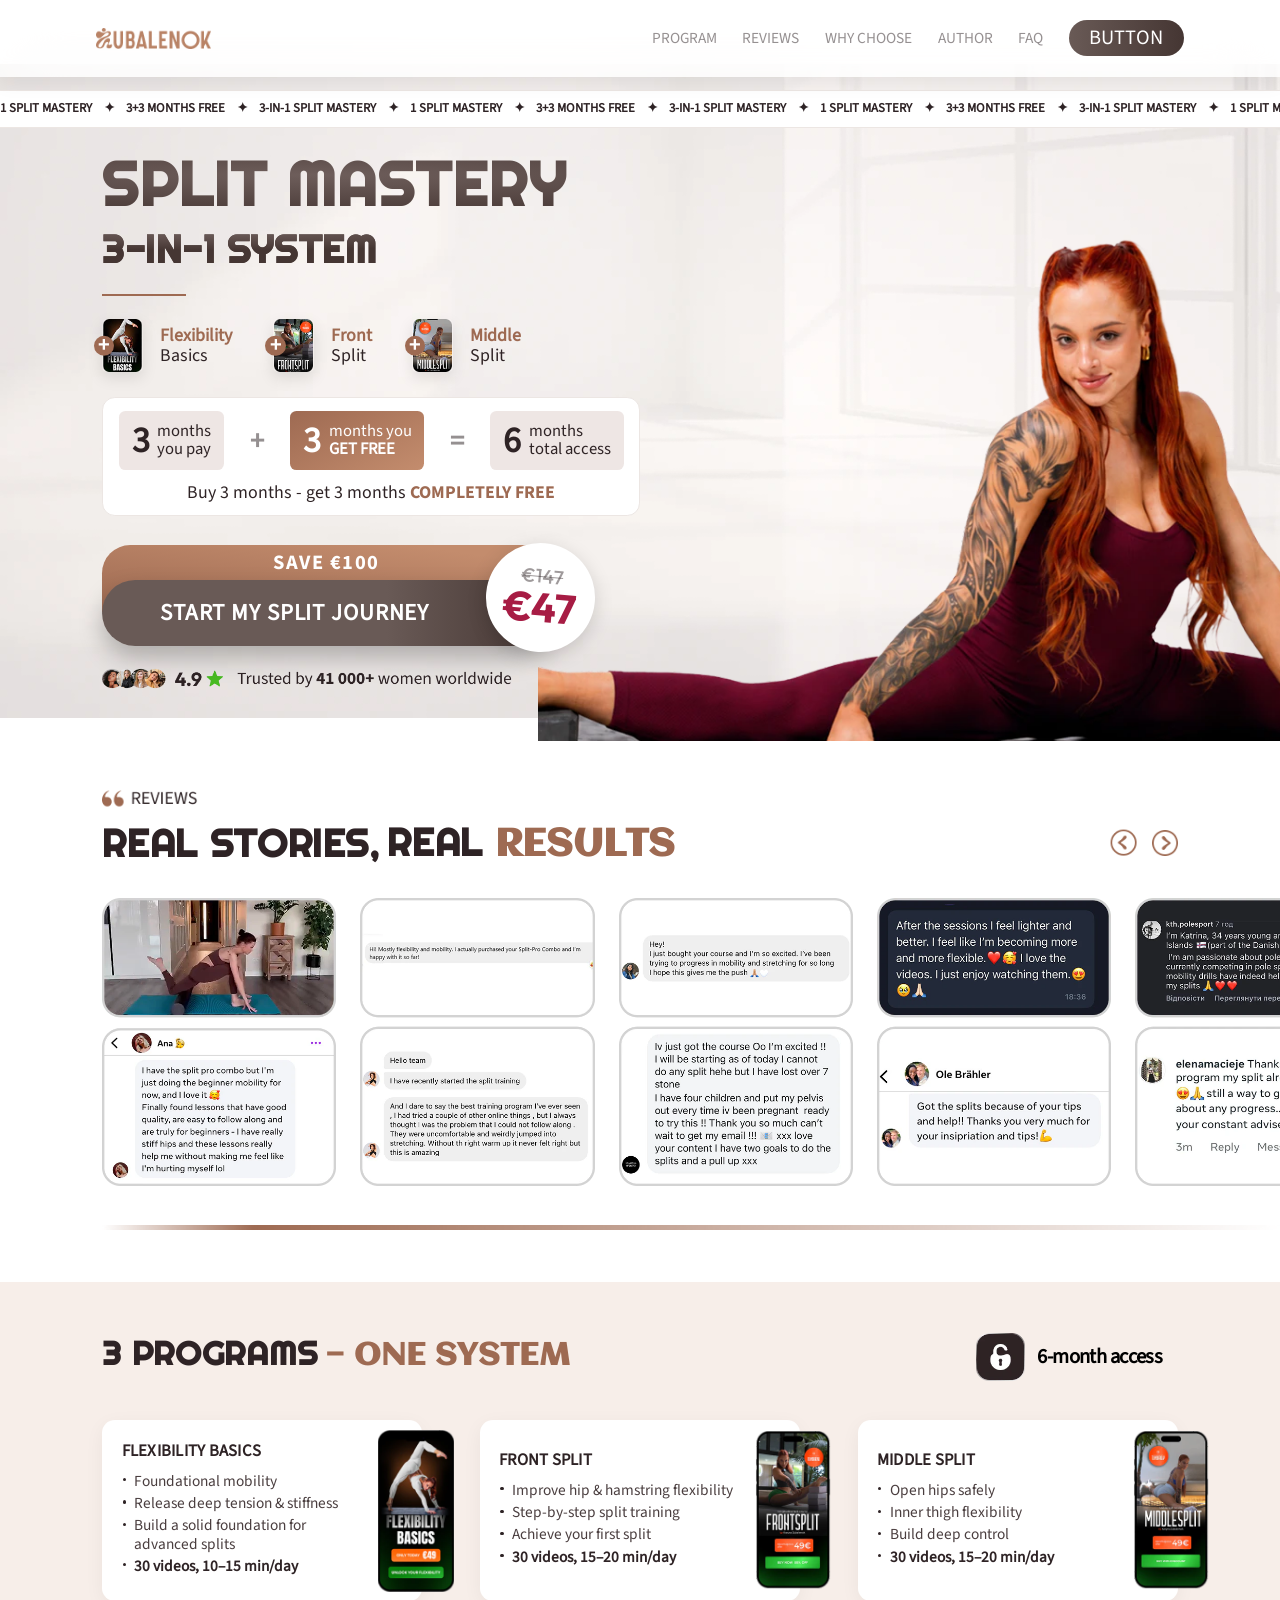
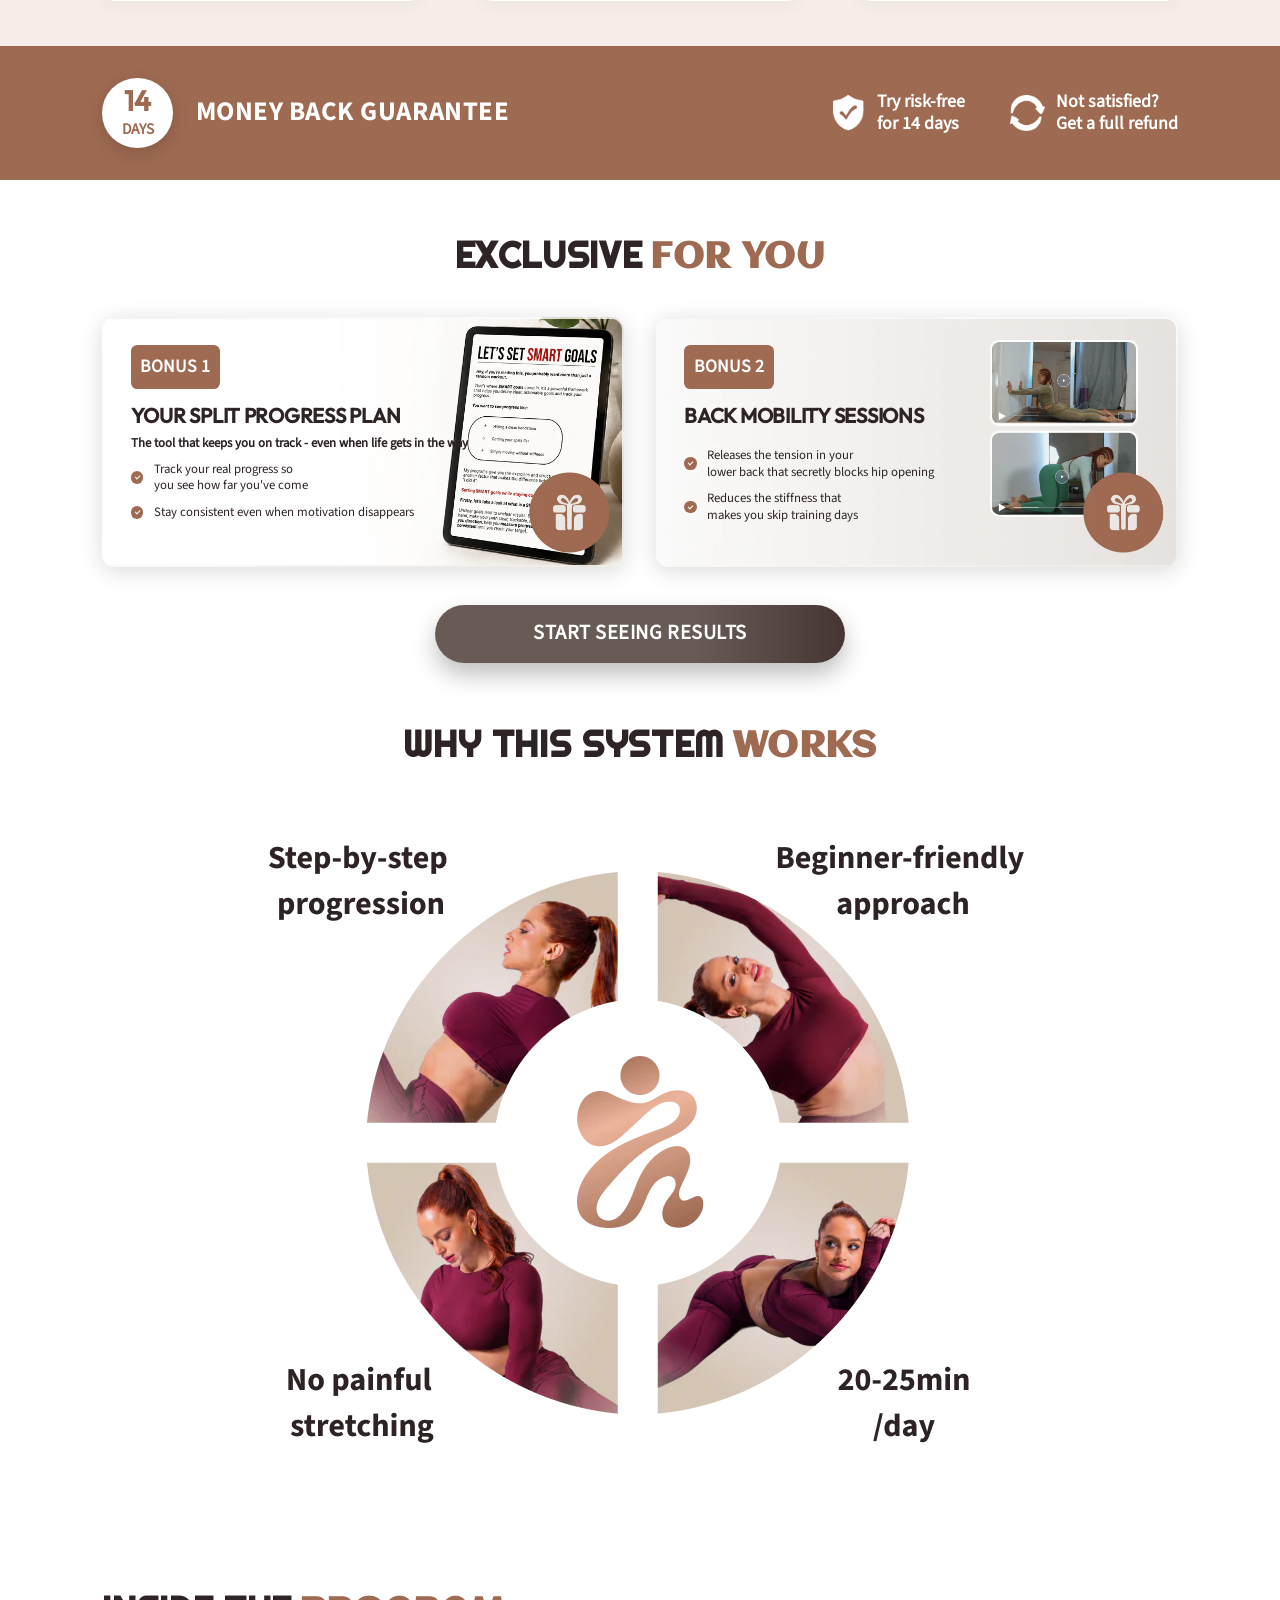
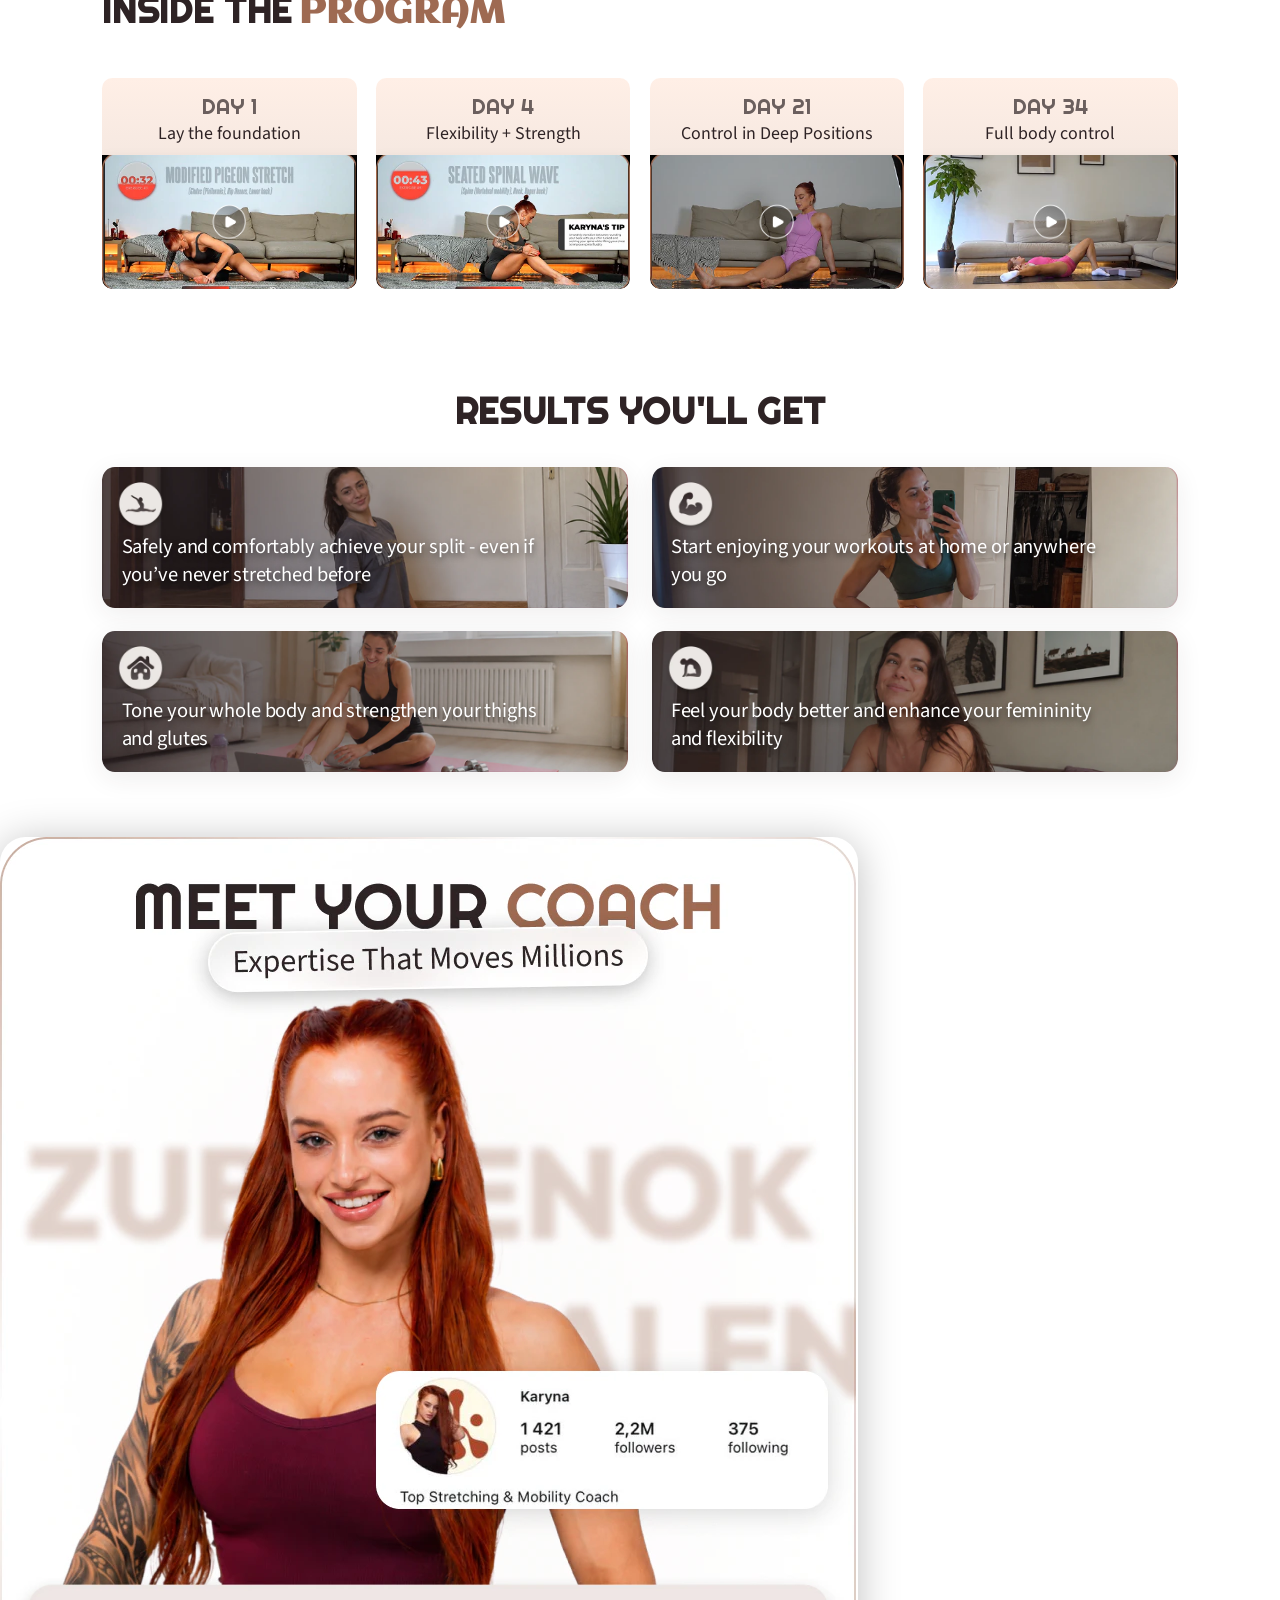
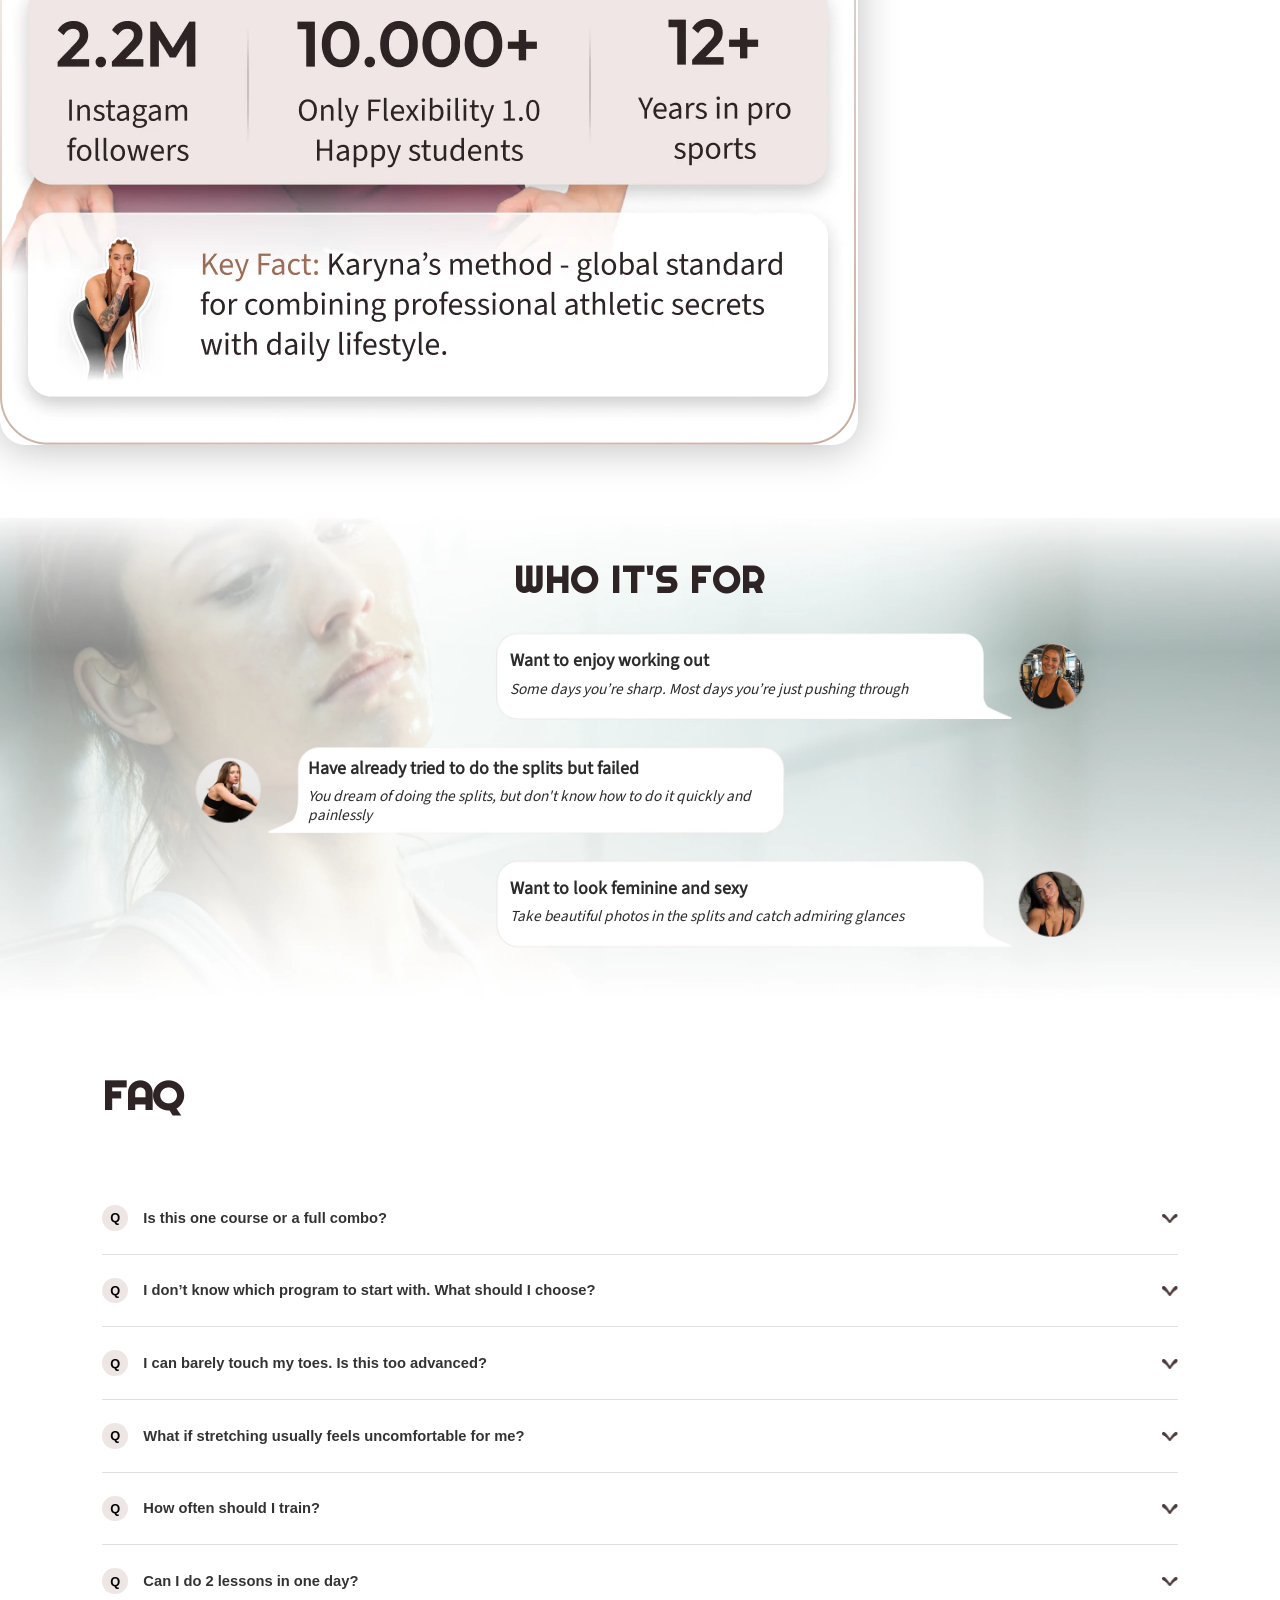
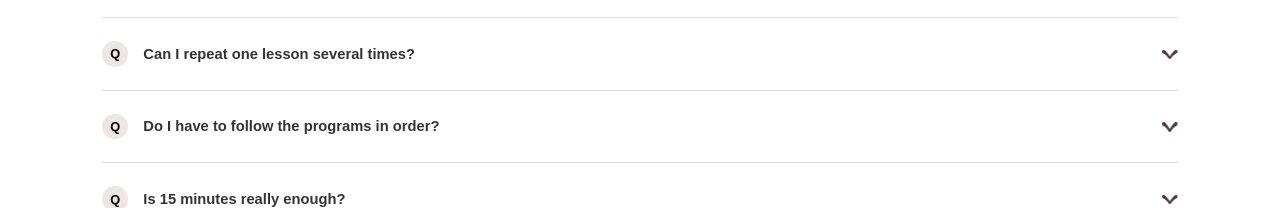
==== commit 39129c0c: "fd" ====
--- a/index.html
+++ b/index.html
@@ -70,6 +70,11 @@
       <div class="marquee-item">1 SPLIT MASTERY <span>✦</span> 3+3 MONTHS FREE <span>✦</span> 3-IN-1 SPLIT MASTERY <span>✦</span></div>
       <div class="marquee-item">1 SPLIT MASTERY <span>✦</span> 3+3 MONTHS FREE <span>✦</span> 3-IN-1 SPLIT MASTERY <span>✦</span></div>
       <div class="marquee-item">1 SPLIT MASTERY <span>✦</span> 3+3 MONTHS FREE <span>✦</span> 3-IN-1 SPLIT MASTERY <span>✦</span></div>
+      <div class="marquee-item">1 SPLIT MASTERY <span>✦</span> 3+3 MONTHS FREE <span>✦</span> 3-IN-1 SPLIT MASTERY <span>✦</span></div>
+      <div class="marquee-item">1 SPLIT MASTERY <span>✦</span> 3+3 MONTHS FREE <span>✦</span> 3-IN-1 SPLIT MASTERY <span>✦</span></div>
+      <div class="marquee-item">1 SPLIT MASTERY <span>✦</span> 3+3 MONTHS FREE <span>✦</span> 3-IN-1 SPLIT MASTERY <span>✦</span></div>
+      <div class="marquee-item">1 SPLIT MASTERY <span>✦</span> 3+3 MONTHS FREE <span>✦</span> 3-IN-1 SPLIT MASTERY <span>✦</span></div>
+      <div class="marquee-item">1 SPLIT MASTERY <span>✦</span> 3+3 MONTHS FREE <span>✦</span> 3-IN-1 SPLIT MASTERY <span>✦</span></div>
     </div>
   </div>
 
--- a/css/main.css
+++ b/css/main.css
@@ -33,7 +33,7 @@
 .marquee-track {
   display: flex;
   width: max-content;
-  animation: infiniteScrollMarquee 14s linear infinite;
+  animation: infiniteScrollMarquee 40s linear infinite;
 }
 
 .marquee-item {
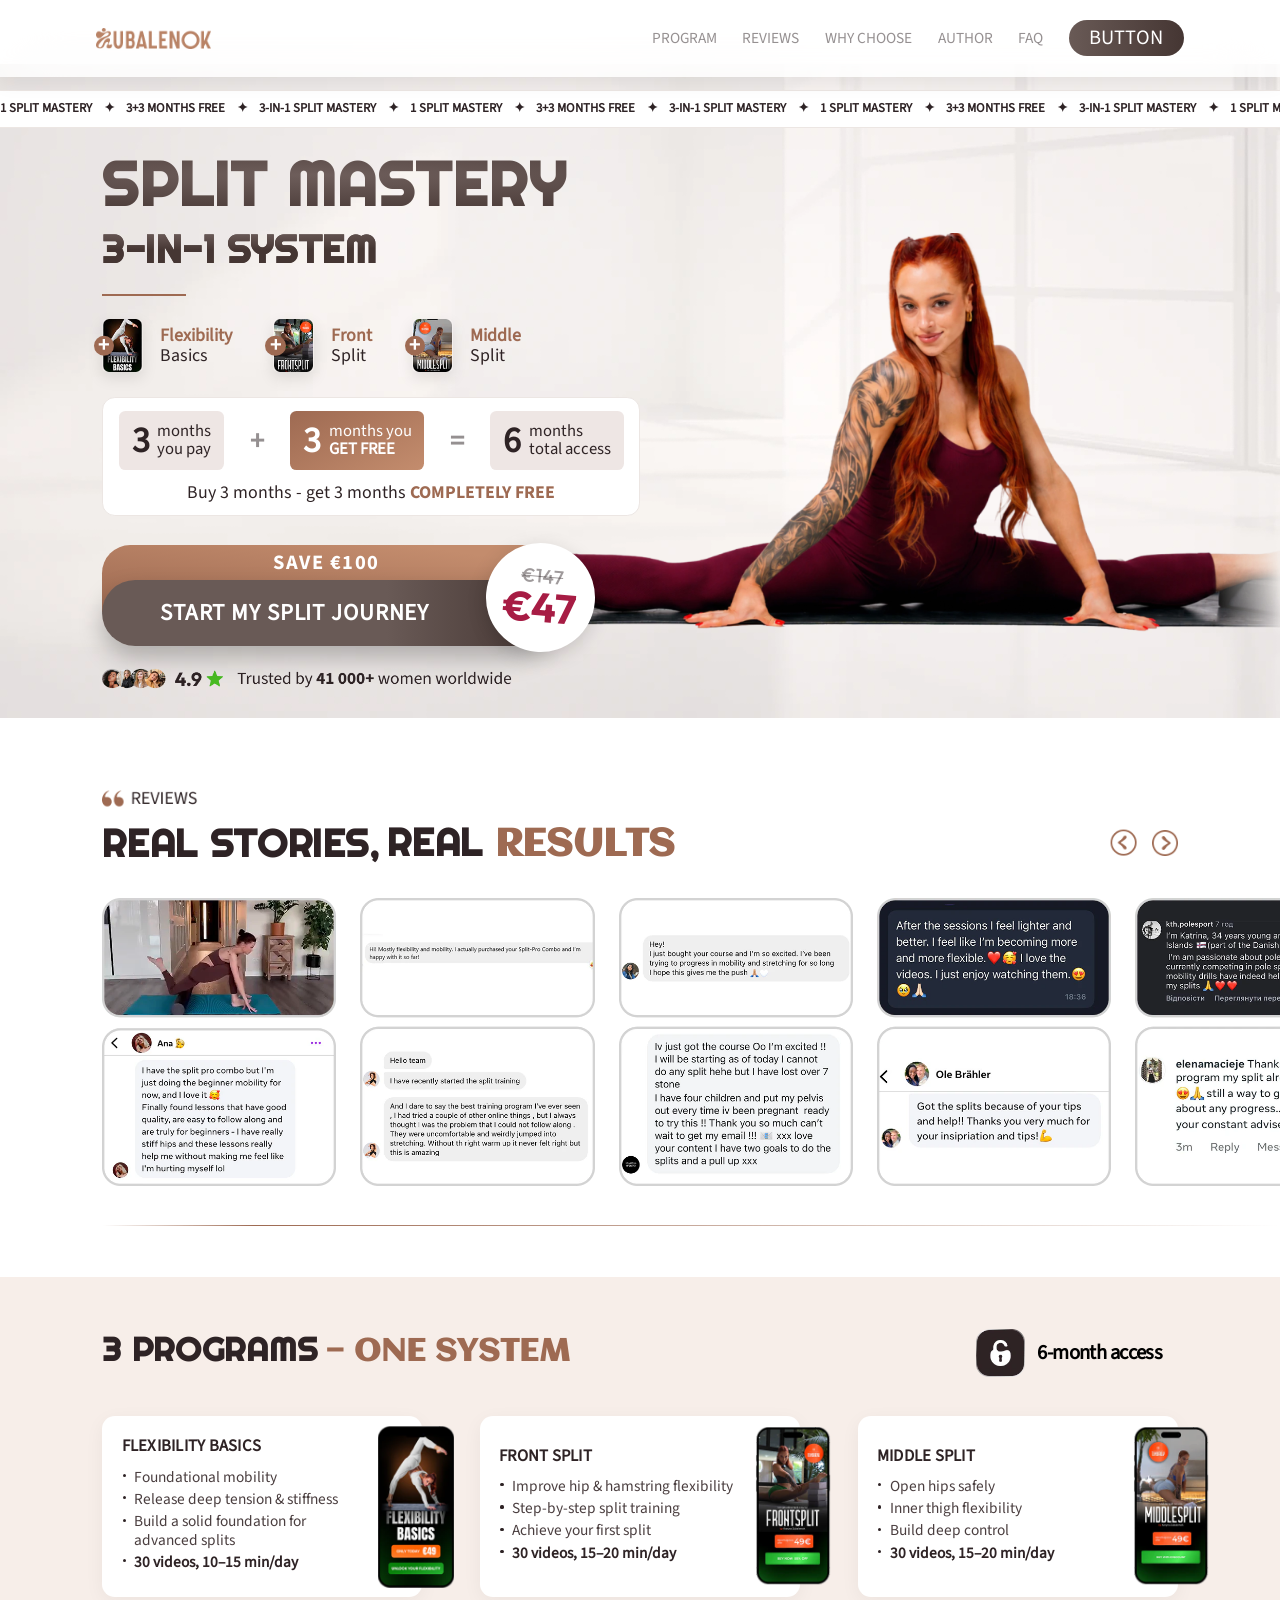
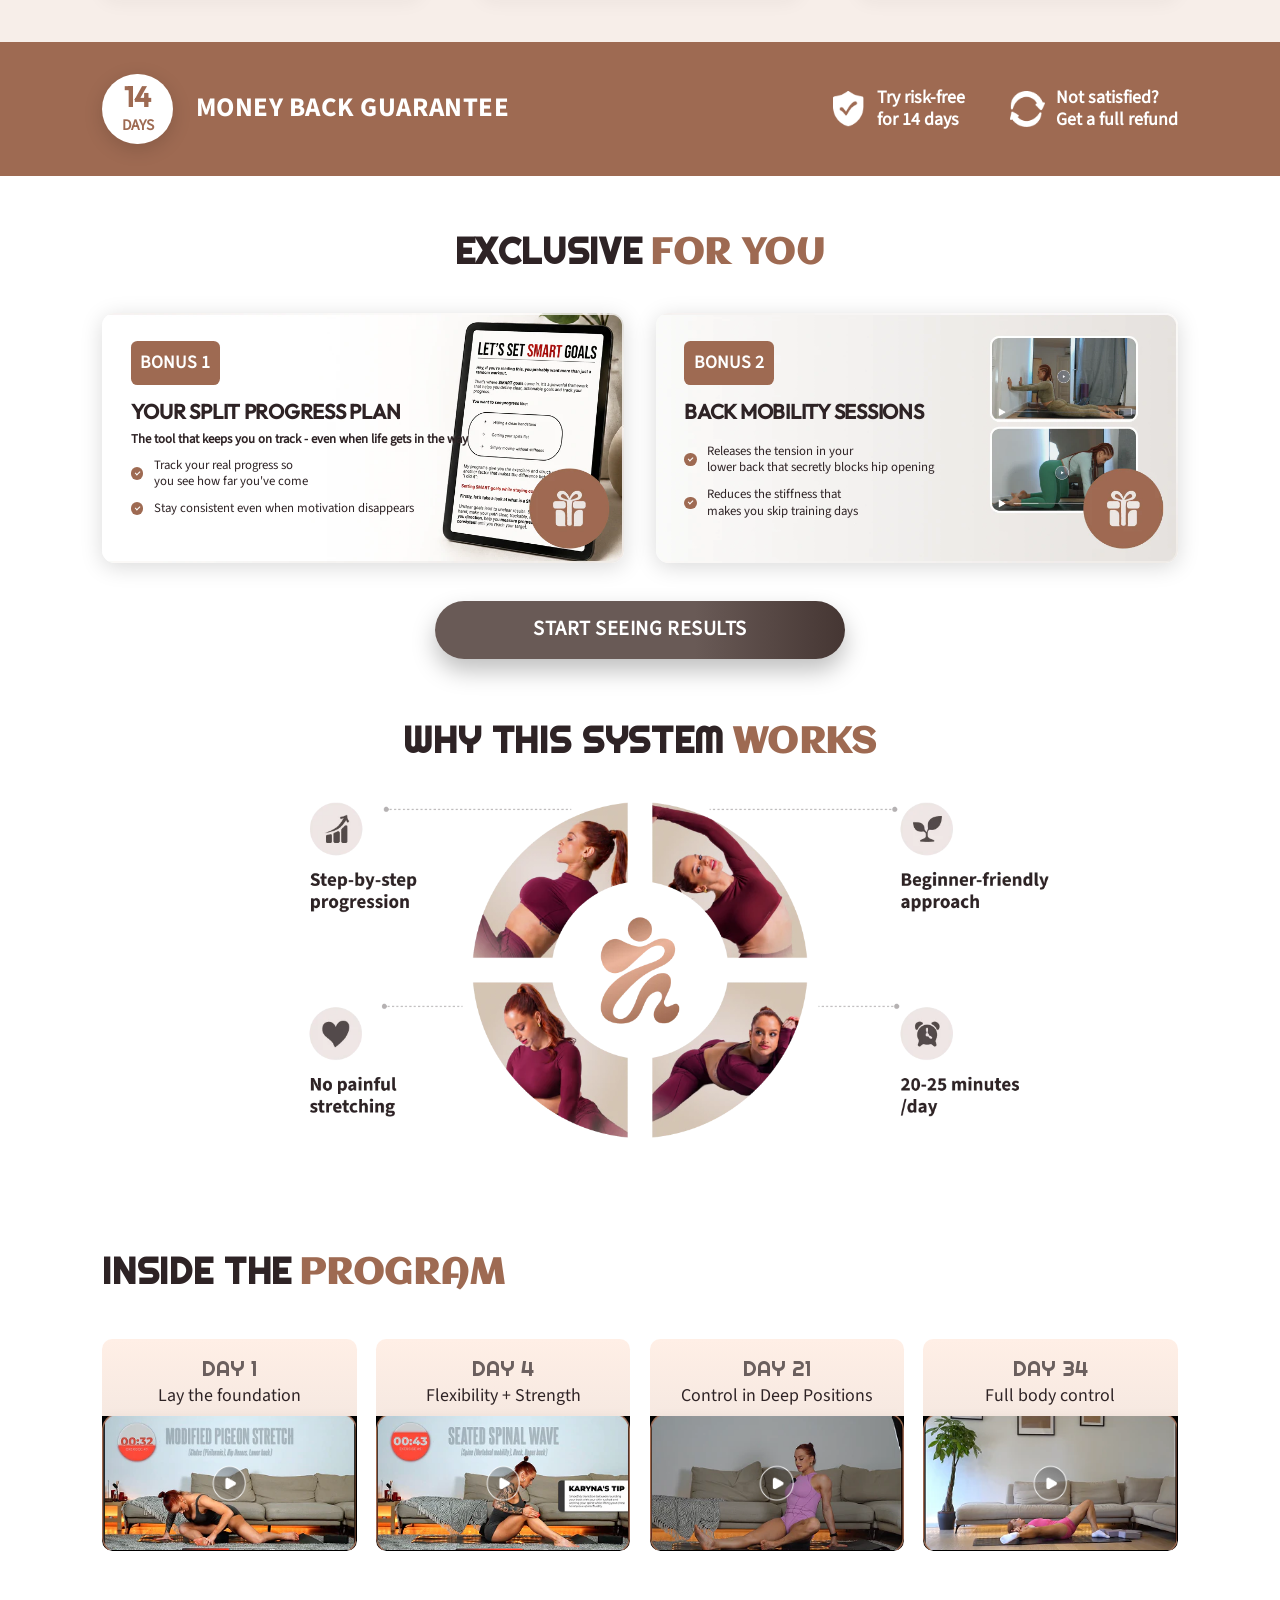
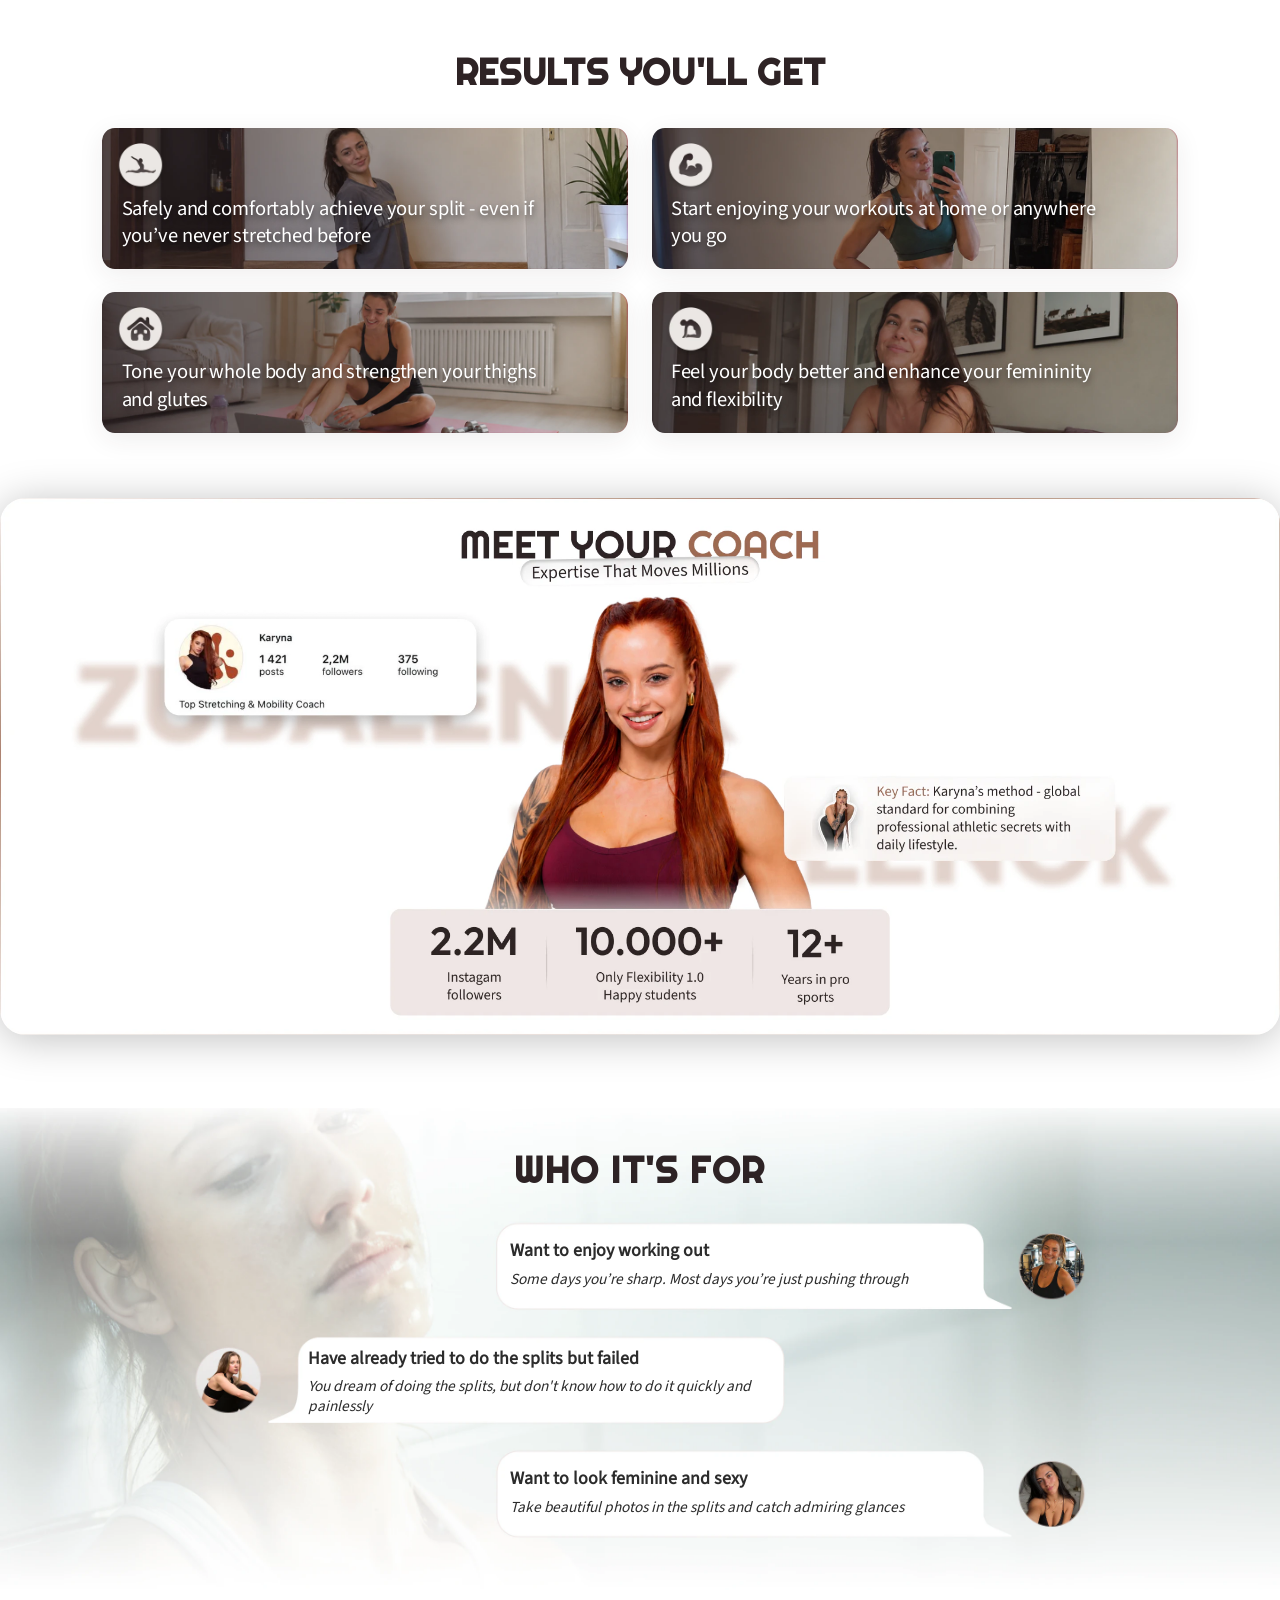
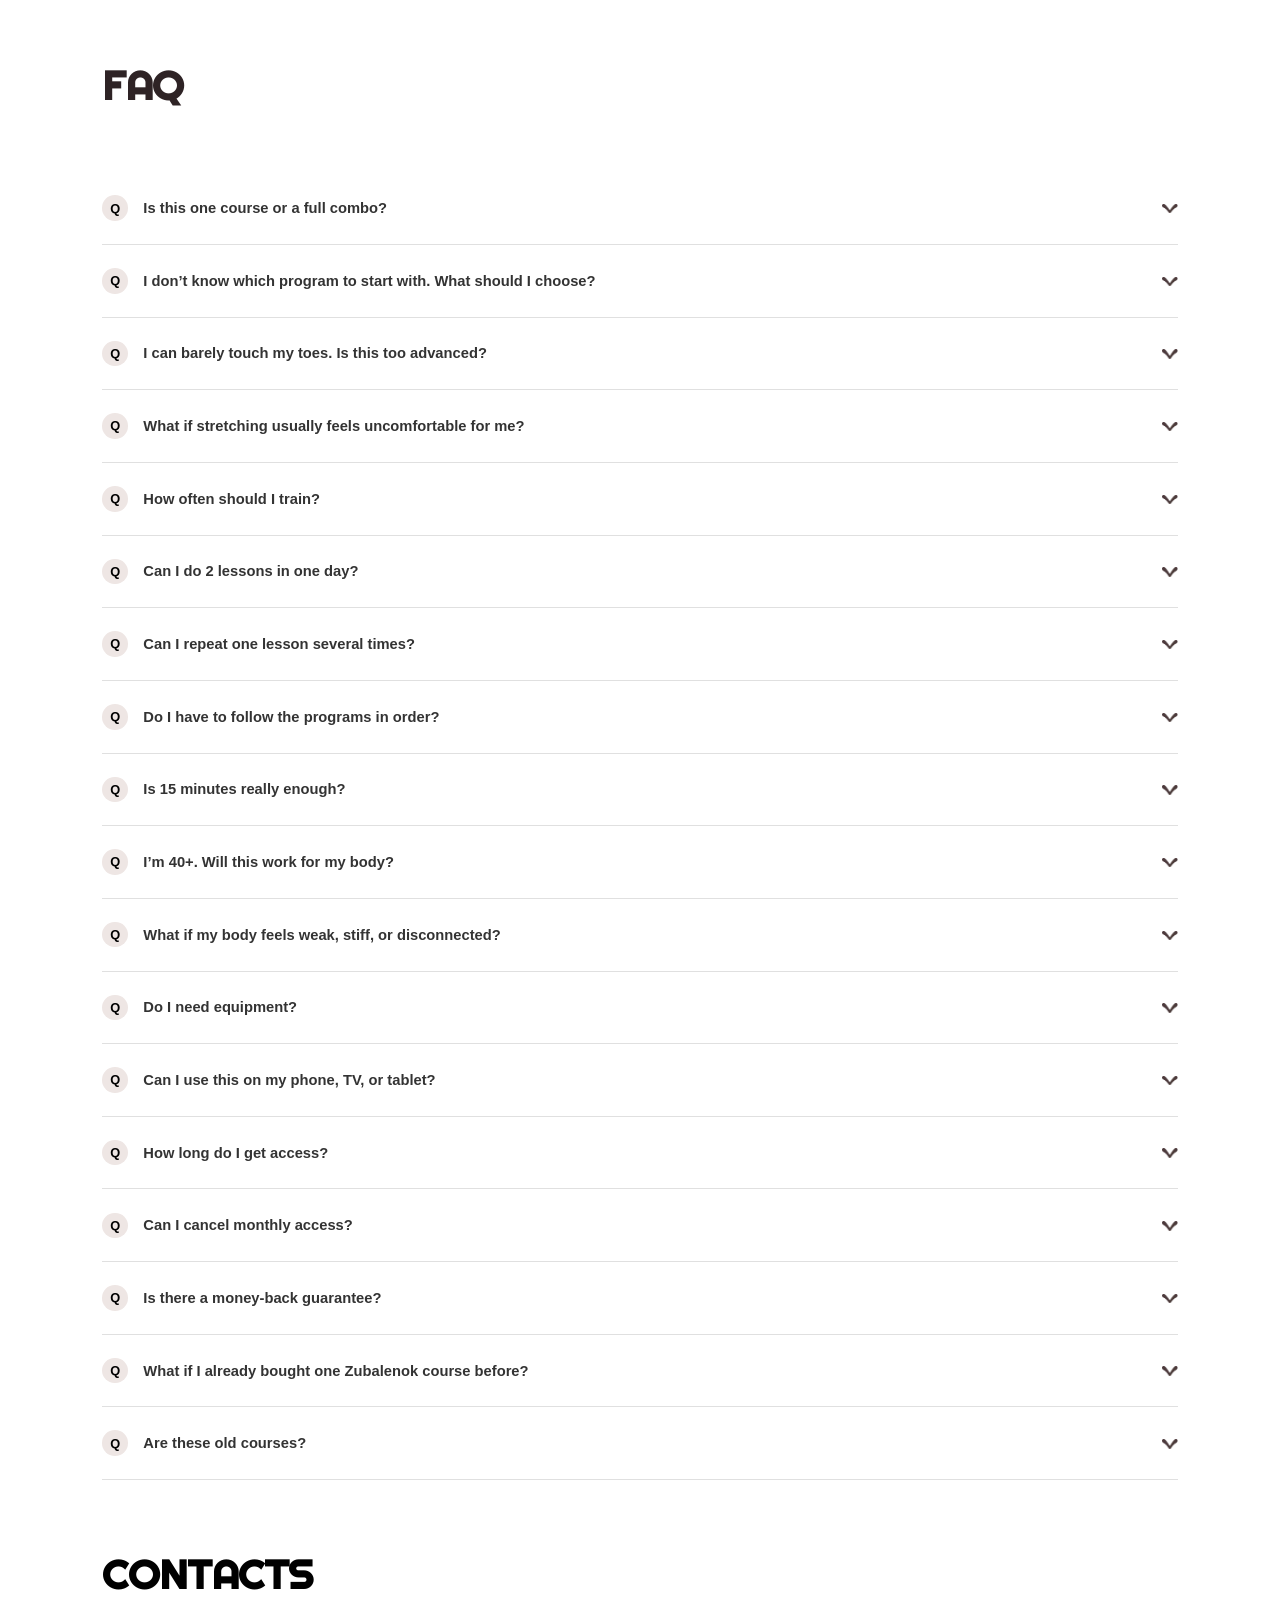
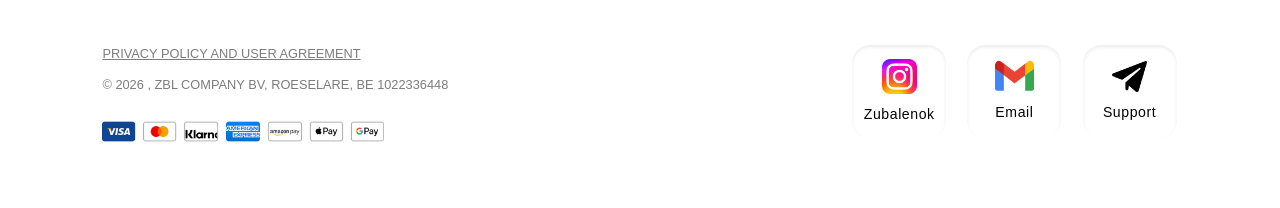
==== commit 04dfd033: "fd" ====
--- a/index.html
+++ b/index.html
@@ -481,7 +481,7 @@
       </div>
       <div class="video-wrapper">
         <video poster="./images/poster1.webp" playsinline loop>
-          <source src="./images/day1.mp4" type="video/mp4">
+          <source src="https://itden-cdn.b-cdn.net/3-in-1_new/video/BegNew1.mp4" type="video/mp4">
         </video>
         <button class="custom-play-btn">
           <img src="./images/play.png" alt="Play Video">
@@ -496,7 +496,7 @@
       </div>
       <div class="video-wrapper">
         <video poster="./images/poster2.webp" playsinline loop>
-          <source src="./images/day4.mp4" type="video/mp4">
+          <source src="https://itden-cdn.b-cdn.net/3-in-1_new/video/BegNew2.mp4" type="video/mp4">
         </video>
         <button class="custom-play-btn">
           <img src="./images/play.png" alt="Play Video">
@@ -511,7 +511,7 @@
       </div>
       <div class="video-wrapper">
         <video poster="./images/poster3.webp" playsinline loop>
-          <source src="./images/day21.mp4" type="video/mp4">
+          <source src="https://itden-cdn.b-cdn.net/3-in-1_new/video/BegNew3.mp4" type="video/mp4">
         </video>
         <button class="custom-play-btn">
           <img src="./images/play.png" alt="Play Video">
@@ -526,7 +526,7 @@
       </div>
       <div class="video-wrapper">
         <video poster="./images/poster4.webp" playsinline loop>
-          <source src="./images/day34.mp4" type="video/mp4">
+          <source src="https://itden-cdn.b-cdn.net/3-in-1_new/video/BegNew4.mp4" type="video/mp4">
         </video>
         <button class="custom-play-btn">
           <img src="./images/play.png" alt="Play Video">
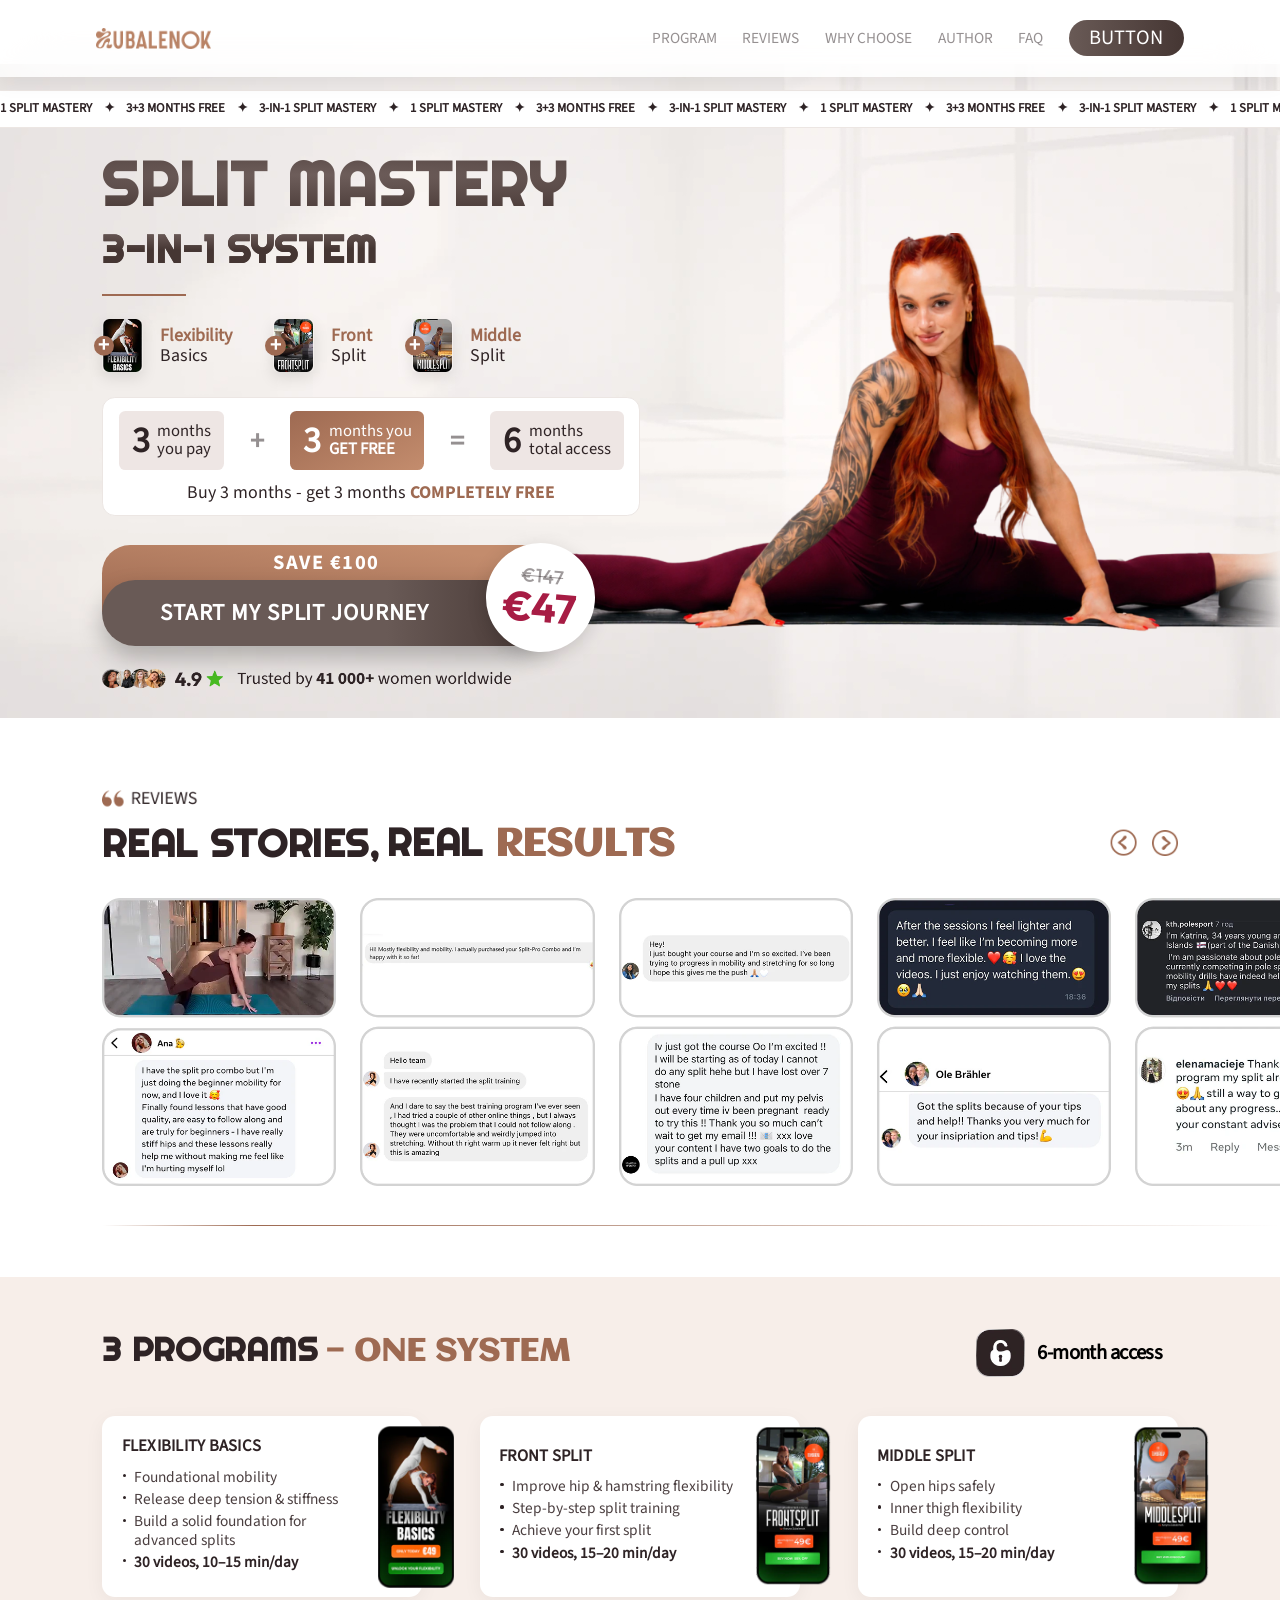
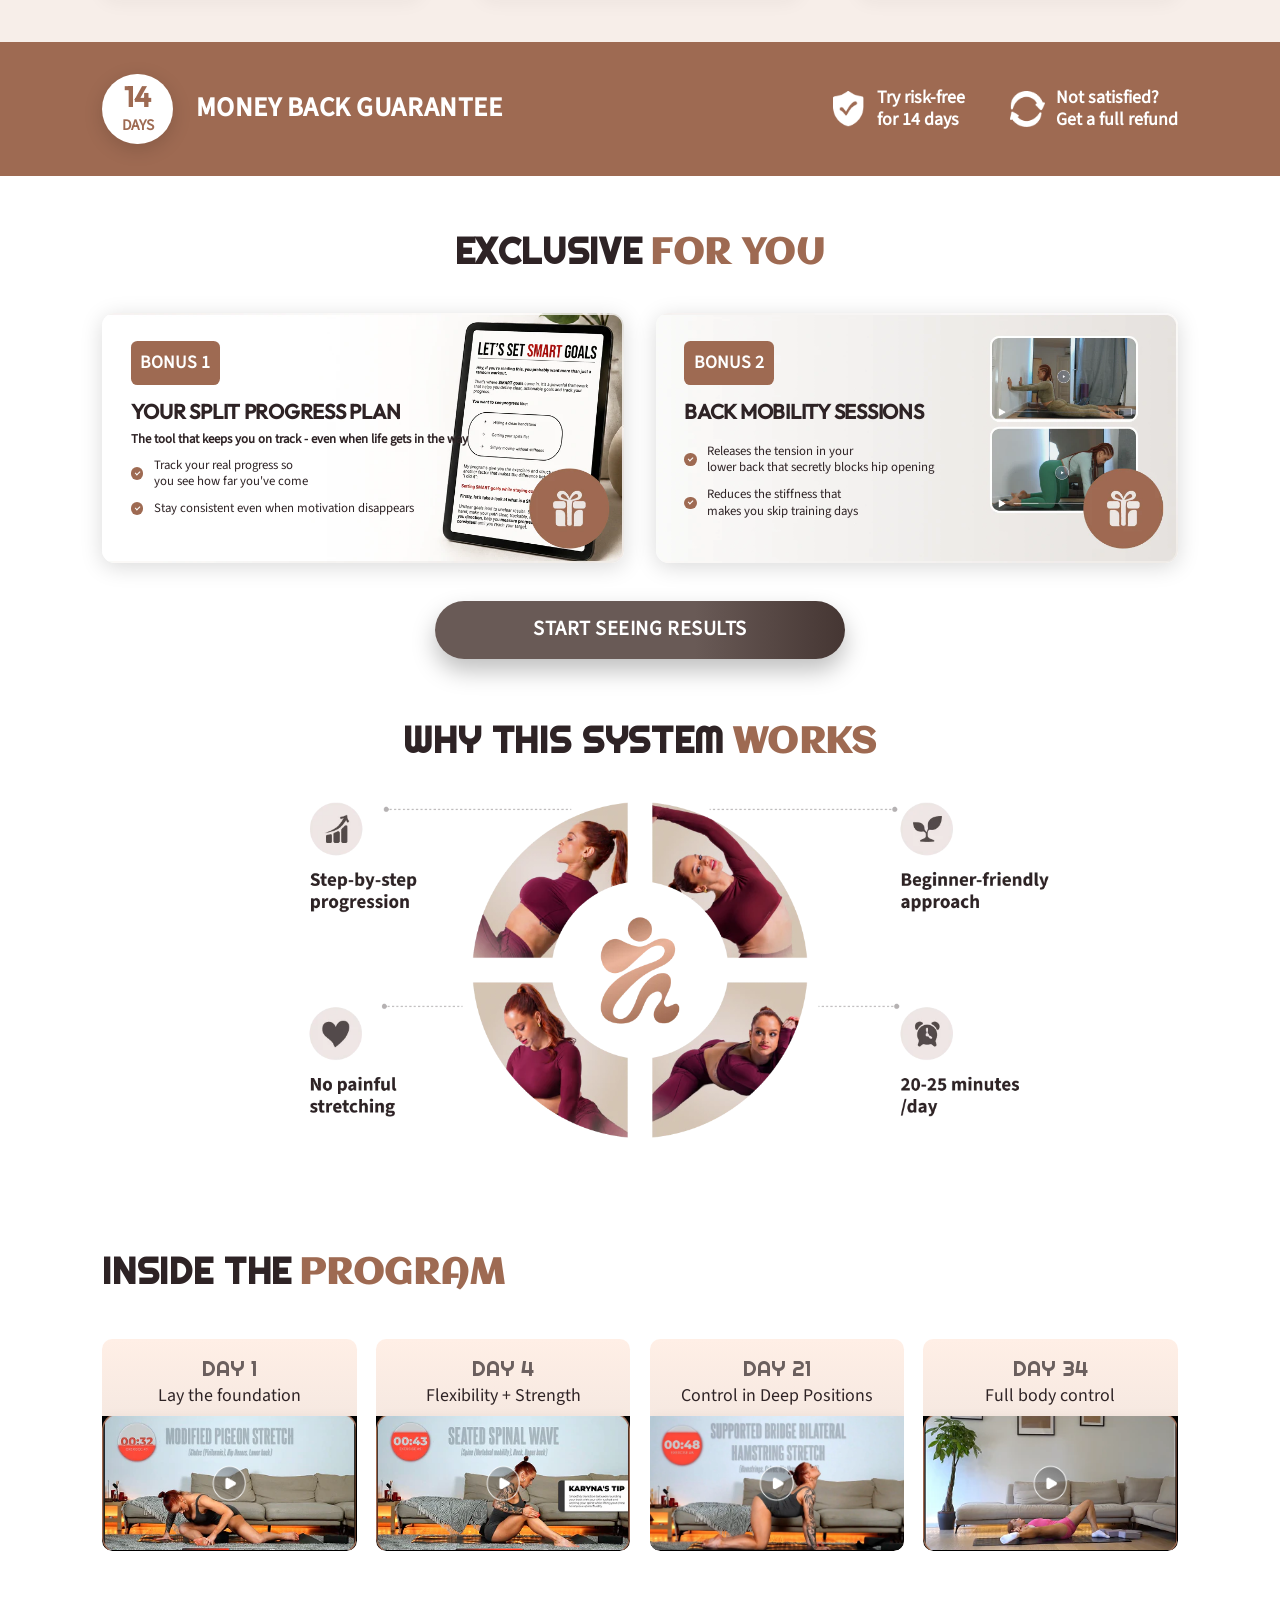
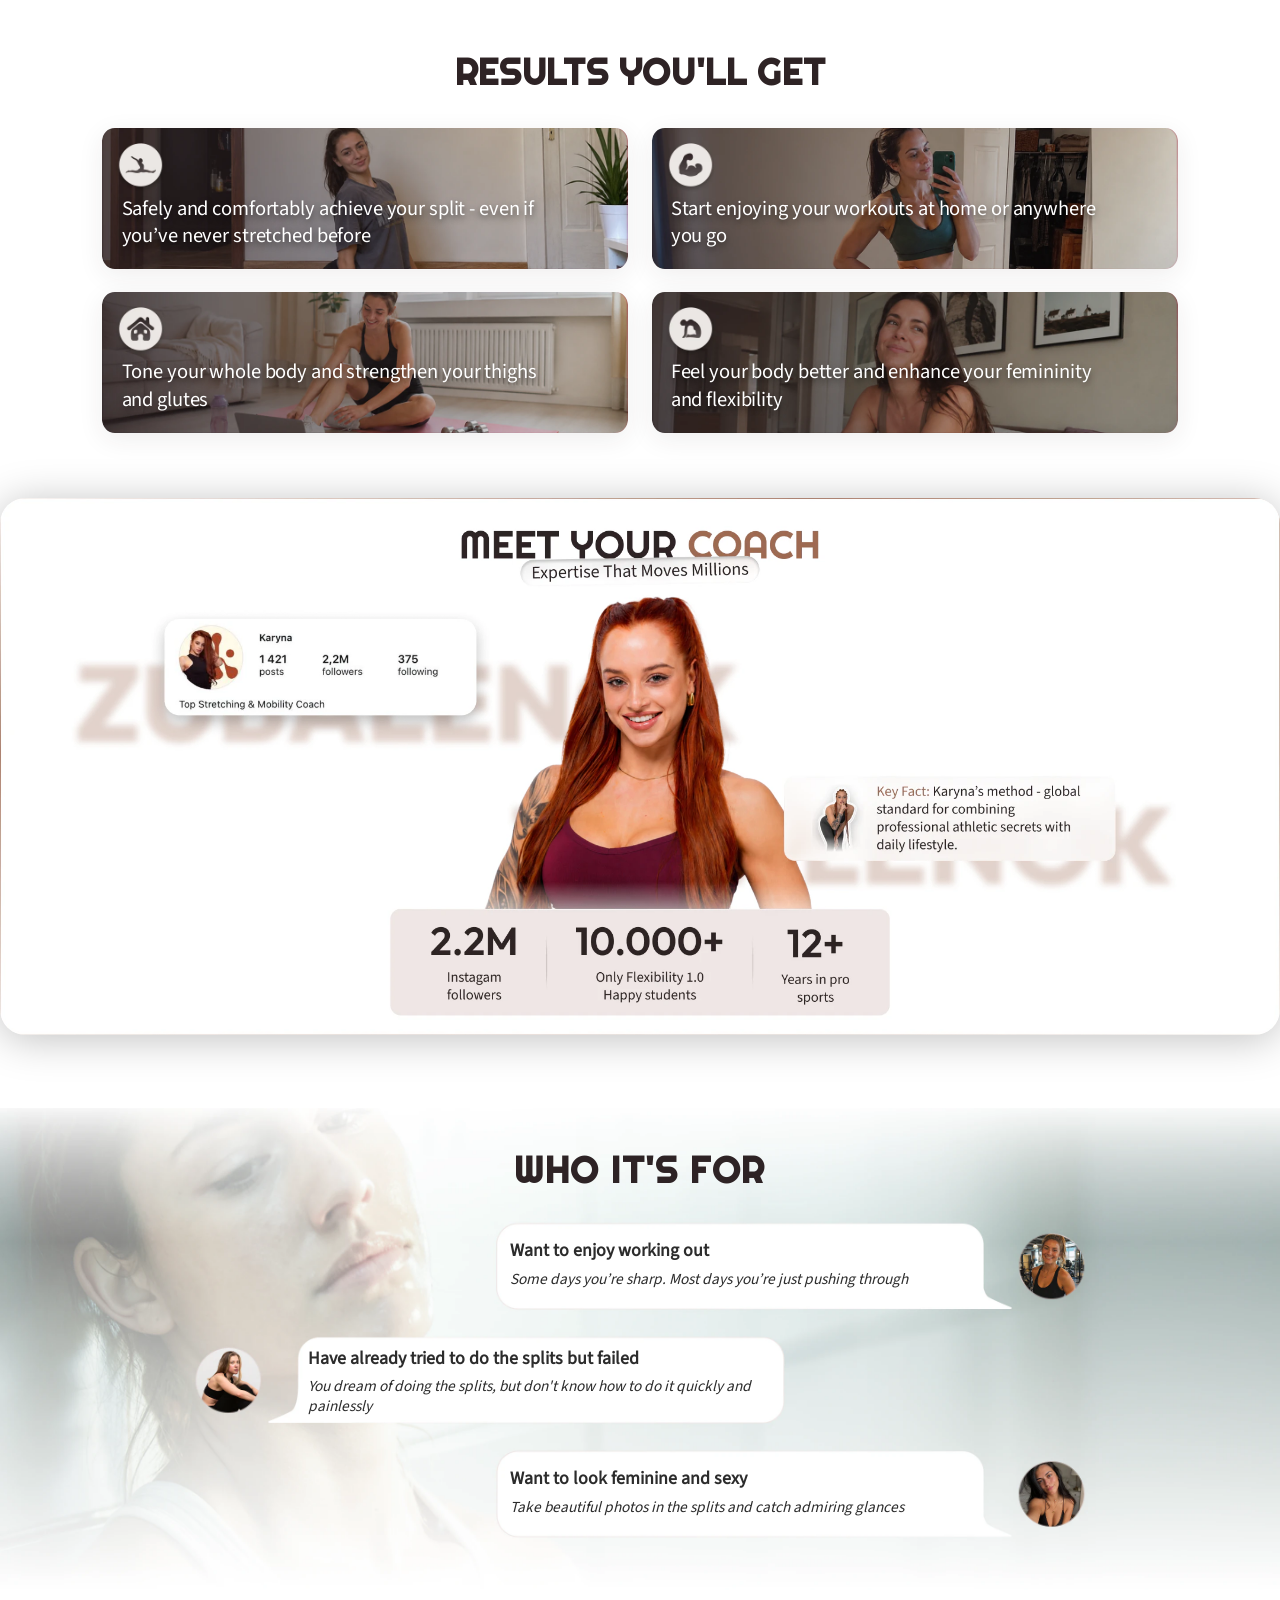
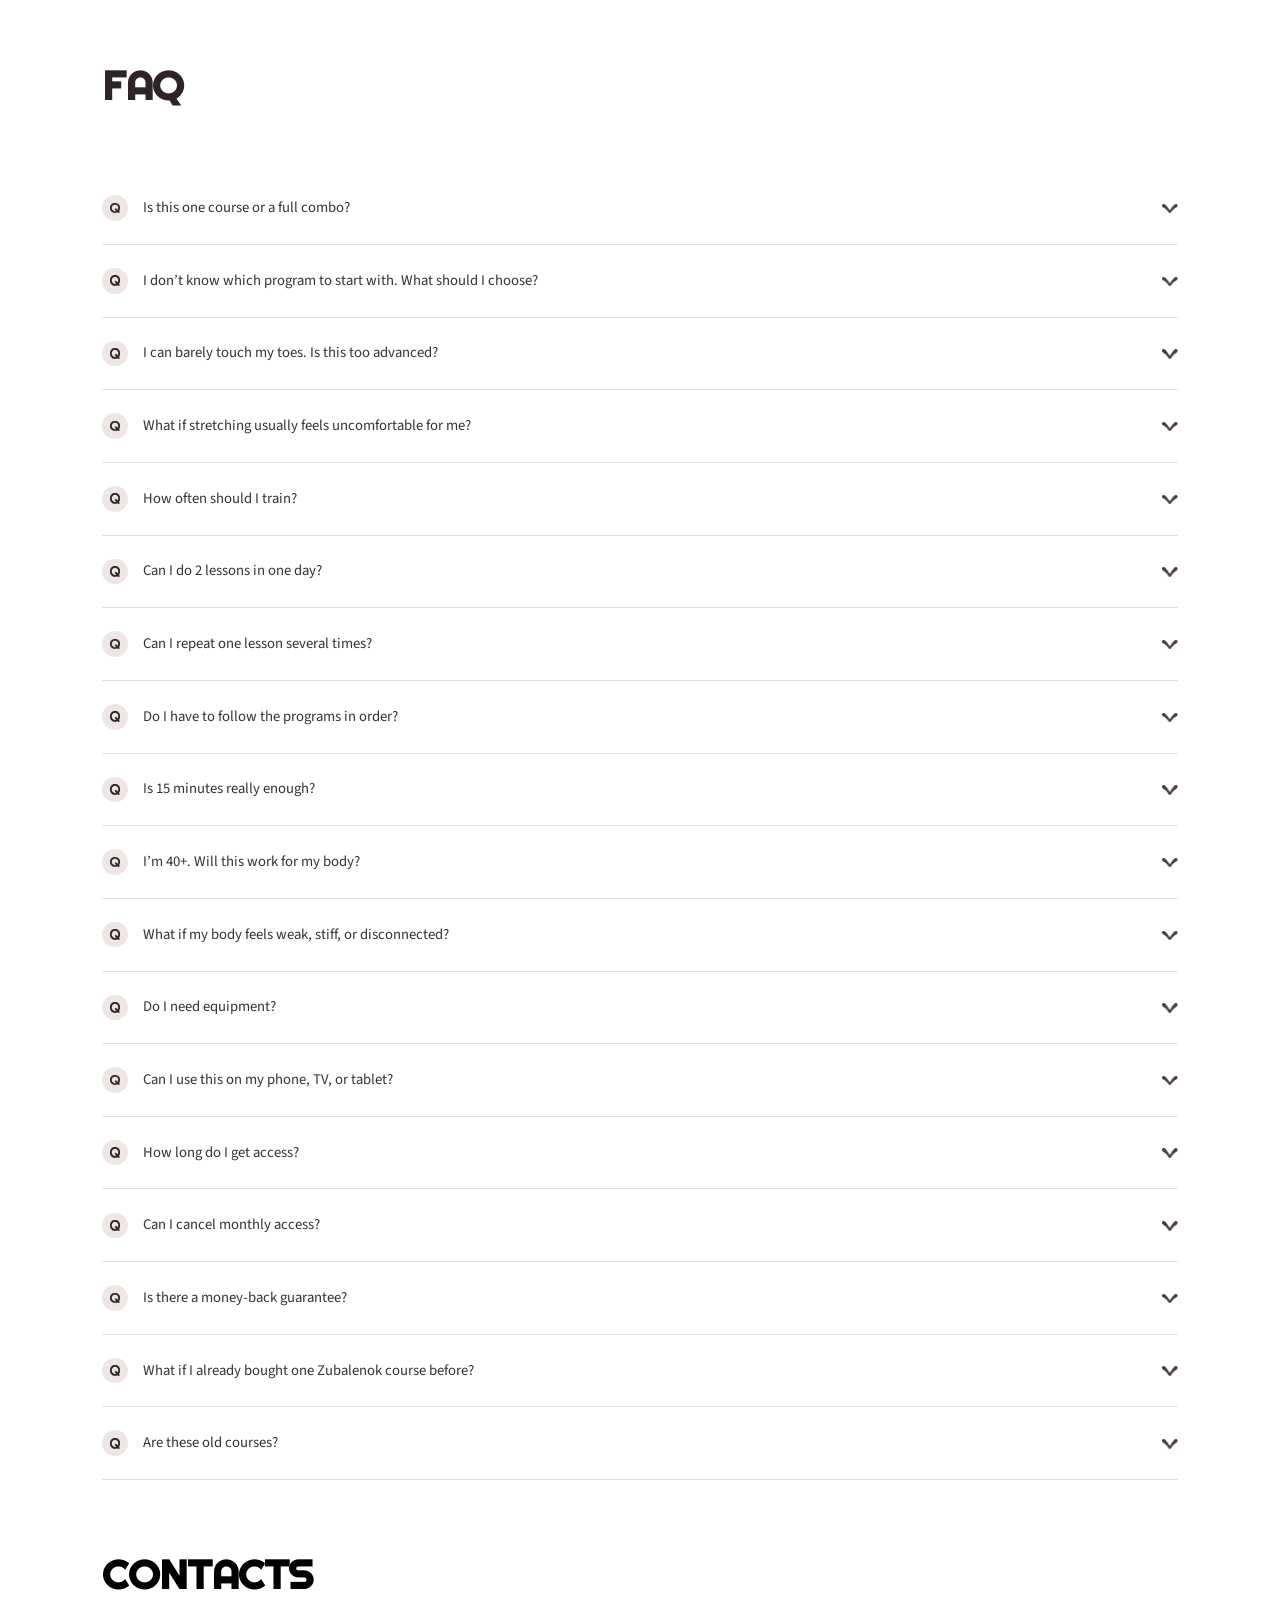
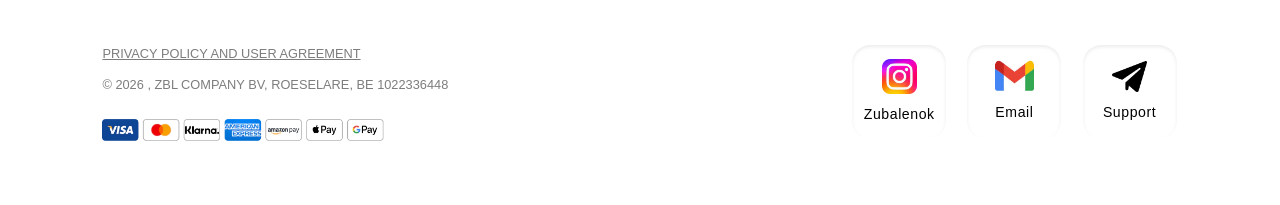
==== commit cc123453: "fddf" ====
--- a/index.html
+++ b/index.html
@@ -526,7 +526,7 @@
       </div>
       <div class="video-wrapper">
         <video poster="./images/poster4.webp" playsinline loop>
-          <source src="https://itden-cdn.b-cdn.net/3-in-1_new/video/BegNew4.mp4" type="video/mp4">
+          <source src="https://itden-cdn.b-cdn.net/3-in-1_new/video/begnew4.mov" type="video/mp4">
         </video>
         <button class="custom-play-btn">
           <img src="./images/play.png" alt="Play Video">
@@ -612,7 +612,7 @@
         
         <div class="s7__item">
             <div class="s7__question">
-                <div class="s7__q-icon">Q</div>
+                <div class="s7__q-icon"><img src="./images/q-f.png"></div>
                 <span class="s7__q-text">Is this one course or a full combo?</span>
                 <div class="s7__arrow"><img src="./images/q-arrow.webp" alt=""></div>
             </div>
@@ -628,7 +628,7 @@
 
         <div class="s7__item">
             <div class="s7__question">
-                <div class="s7__q-icon">Q</div>
+                <div class="s7__q-icon"><img src="./images/q-f.png"></div>
                 <span class="s7__q-text">I don’t know which program to start with. What should I choose?</span>
                 <div class="s7__arrow"><img src="./images/q-arrow.webp" alt=""></div>
             </div>
@@ -649,7 +649,7 @@
 
         <div class="s7__item">
             <div class="s7__question">
-                <div class="s7__q-icon">Q</div>
+                <div class="s7__q-icon"><img src="./images/q-f.png"></div>
                 <span class="s7__q-text">I can barely touch my toes. Is this too advanced?</span>
                 <div class="s7__arrow"><img src="./images/q-arrow.webp" alt=""></div>
             </div>
@@ -665,7 +665,7 @@
 
         <div class="s7__item">
             <div class="s7__question">
-                <div class="s7__q-icon">Q</div>
+                <div class="s7__q-icon"><img src="./images/q-f.png"></div>
                 <span class="s7__q-text">What if stretching usually feels uncomfortable for me?</span>
                 <div class="s7__arrow"><img src="./images/q-arrow.webp" alt=""></div>
             </div>
@@ -681,7 +681,7 @@
 
         <div class="s7__item">
             <div class="s7__question">
-                <div class="s7__q-icon">Q</div>
+                <div class="s7__q-icon"><img src="./images/q-f.png"></div>
                 <span class="s7__q-text">How often should I train?</span>
                 <div class="s7__arrow"><img src="./images/q-arrow.webp" alt=""></div>
             </div>
@@ -697,7 +697,7 @@
 
         <div class="s7__item">
             <div class="s7__question">
-                <div class="s7__q-icon">Q</div>
+                <div class="s7__q-icon"><img src="./images/q-f.png"></div>
                 <span class="s7__q-text">Can I do 2 lessons in one day?</span>
                 <div class="s7__arrow"><img src="./images/q-arrow.webp" alt=""></div>
             </div>
@@ -719,7 +719,7 @@
 
         <div class="s7__item">
             <div class="s7__question">
-                <div class="s7__q-icon">Q</div>
+                <div class="s7__q-icon"><img src="./images/q-f.png"></div>
                 <span class="s7__q-text">Can I repeat one lesson several times?</span>
                 <div class="s7__arrow"><img src="./images/q-arrow.webp" alt=""></div>
             </div>
@@ -735,7 +735,7 @@
 
         <div class="s7__item">
             <div class="s7__question">
-                <div class="s7__q-icon">Q</div>
+                <div class="s7__q-icon"><img src="./images/q-f.png"></div>
                 <span class="s7__q-text">Do I have to follow the programs in order?</span>
                 <div class="s7__arrow"><img src="./images/q-arrow.webp" alt=""></div>
             </div>
@@ -751,7 +751,7 @@
 
         <div class="s7__item">
             <div class="s7__question">
-                <div class="s7__q-icon">Q</div>
+                <div class="s7__q-icon"><img src="./images/q-f.png"></div>
                 <span class="s7__q-text">Is 15 minutes really enough?</span>
                 <div class="s7__arrow"><img src="./images/q-arrow.webp" alt=""></div>
             </div>
@@ -767,7 +767,7 @@
 
         <div class="s7__item">
             <div class="s7__question">
-                <div class="s7__q-icon">Q</div>
+                <div class="s7__q-icon"><img src="./images/q-f.png"></div>
                 <span class="s7__q-text">I’m 40+. Will this work for my body?</span>
                 <div class="s7__arrow"><img src="./images/q-arrow.webp" alt=""></div>
             </div>
@@ -783,7 +783,7 @@
 
         <div class="s7__item">
             <div class="s7__question">
-                <div class="s7__q-icon">Q</div>
+                <div class="s7__q-icon"><img src="./images/q-f.png"></div>
                 <span class="s7__q-text">What if my body feels weak, stiff, or disconnected?</span>
                 <div class="s7__arrow"><img src="./images/q-arrow.webp" alt=""></div>
             </div>
@@ -799,7 +799,7 @@
 
         <div class="s7__item">
             <div class="s7__question">
-                <div class="s7__q-icon">Q</div>
+                <div class="s7__q-icon"><img src="./images/q-f.png"></div>
                 <span class="s7__q-text">Do I need equipment?</span>
                 <div class="s7__arrow"><img src="./images/q-arrow.webp" alt=""></div>
             </div>
@@ -815,7 +815,7 @@
 
         <div class="s7__item">
             <div class="s7__question">
-                <div class="s7__q-icon">Q</div>
+                <div class="s7__q-icon"><img src="./images/q-f.png"></div>
                 <span class="s7__q-text">Can I use this on my phone, TV, or tablet?</span>
                 <div class="s7__arrow"><img src="./images/q-arrow.webp" alt=""></div>
             </div>
@@ -831,7 +831,7 @@
 
         <div class="s7__item">
             <div class="s7__question">
-                <div class="s7__q-icon">Q</div>
+                <div class="s7__q-icon"><img src="./images/q-f.png"></div>
                 <span class="s7__q-text">How long do I get access?</span>
                 <div class="s7__arrow"><img src="./images/q-arrow.webp" alt=""></div>
             </div>
@@ -849,7 +849,7 @@
 
         <div class="s7__item">
             <div class="s7__question">
-                <div class="s7__q-icon">Q</div>
+                <div class="s7__q-icon"><img src="./images/q-f.png"></div>
                 <span class="s7__q-text">Can I cancel monthly access?</span>
                 <div class="s7__arrow"><img src="./images/q-arrow.webp" alt=""></div>
             </div>
@@ -865,7 +865,7 @@
 
         <div class="s7__item">
             <div class="s7__question">
-                <div class="s7__q-icon">Q</div>
+                <div class="s7__q-icon"><img src="./images/q-f.png"></div>
                 <span class="s7__q-text">Is there a money-back guarantee?</span>
                 <div class="s7__arrow"><img src="./images/q-arrow.webp" alt=""></div>
             </div>
@@ -881,7 +881,7 @@
 
         <div class="s7__item">
             <div class="s7__question">
-                <div class="s7__q-icon">Q</div>
+                <div class="s7__q-icon"><img src="./images/q-f.png"></div>
                 <span class="s7__q-text">What if I already bought one Zubalenok course before?</span>
                 <div class="s7__arrow"><img src="./images/q-arrow.webp" alt=""></div>
             </div>
@@ -897,7 +897,7 @@
 
         <div class="s7__item">
             <div class="s7__question">
-                <div class="s7__q-icon">Q</div>
+                <div class="s7__q-icon"><img src="./images/q-f.png"></div>
                 <span class="s7__q-text">Are these old courses?</span>
                 <div class="s7__arrow"><img src="./images/q-arrow.webp" alt=""></div>
             </div>
@@ -998,12 +998,28 @@
 });
 </script>
 <script>
-  document.querySelectorAll('.video-wrapper').forEach(wrapper => {
+  const videos = document.querySelectorAll('.video-wrapper');
+
+  videos.forEach(wrapper => {
     const video = wrapper.querySelector('video');
     const playBtn = wrapper.querySelector('.custom-play-btn');
 
+    const pauseAllVideos = (currentVideo) => {
+      videos.forEach(item => {
+        const otherVideo = item.querySelector('video');
+        const otherBtn = item.querySelector('.custom-play-btn');
+
+        if (otherVideo !== currentVideo) {
+          otherVideo.pause();
+          otherBtn.classList.remove('video-is-playing');
+        }
+      });
+    };
+
     const togglePlayState = () => {
       if (video.paused) {
+        pauseAllVideos(video);
+
         video.play();
         playBtn.classList.add('video-is-playing');
       } else {
@@ -1019,7 +1035,7 @@
 
     video.addEventListener('click', togglePlayState);
 
-    // Повернення кнопки, якщо відео закінчилося без циклу
+    // Якщо відео закінчилось
     video.addEventListener('ended', () => {
       playBtn.classList.remove('video-is-playing');
     });
--- a/css/fonts.css
+++ b/css/fonts.css
@@ -8,6 +8,13 @@
 @font-face {
     font-family: 'SourceSans3';
     src: url('../fonts/SourceSans3-Regular.ttf') format('opentype');
+    font-weight: 500;
+    font-style: normal;
+}
+
+@font-face {
+    font-family: 'SourceSans3-Medium';
+    src: url('../fonts/SourceSans3-Medium.ttf') format('opentype');
     font-weight: 500;
     font-style: normal;
 }
--- a/css/main.css
+++ b/css/main.css
@@ -361,7 +361,7 @@
 .programs-system-component {
   width: 100.0vw;
   background: #f7eee9;
-  padding: 9.0909vw 4.5455vw 7.2727vw 4.5455vw;
+  padding: 9.0909vw 0.5455vw 7.2727vw 6.5455vw;
   box-sizing: border-box;
   display: flex;
   flex-direction: column;
@@ -401,7 +401,7 @@
 .program-detail-card {
   background: #ffffff;
   border-radius: 3.6364vw;
-  width: 90%;
+  width: 85%;
   padding: 2.2727vw 3.6364vw 2.2727vw 5.4545vw;
   position: relative;
   box-sizing: border-box;
@@ -560,9 +560,10 @@
 
 .promo-main-title {
   line-height: 170%;
-  font-weight: 500;
+  font-weight: 700;
   color: #fff;
-  font-family: 'SourceSans3-Bold';
+  text-transform: uppercase;
+  font-family: 'SourceSans3-Medium';
   font-size: 4.0909vw;
 }
 
@@ -594,7 +595,7 @@
 .s9 {
   width: 100.0vw;
   background-color: #ffffff;
-  padding: 6.8182vw 0;
+  padding: 6.8182vw 2vw;
   box-sizing: border-box;
   overflow: hidden;
 }
@@ -1094,7 +1095,7 @@
 
 .who-its-for-component {
   width: 100.0vw;
-  height: 137.5vw;
+  height: 125.5vw;
   background-image: url('../images/img22.webp');
   background-position: center;
   background-size: 100% 100%;
@@ -1145,21 +1146,21 @@
 }
 
 .block-1 {
-  top: 21.5909vw;
+  top: 19.5909vw;
   left: 10.4545vw;
   width: 56.8182vw;
   gap: 1.8182vw;
 }
 
 .block-2 {
-  top: 54.5455vw;
+  top: 49.5455vw;
   left: 34.0909vw;
   width: 59.0909vw;
   gap: 2.2727vw;
 }
 
 .block-3 {
-  top: 95.4545vw;
+  top: 87.2545vw;
   left: 10.4545vw;
   width: 56.8182vw;
   gap: 1.8182vw;
@@ -1168,7 +1169,7 @@
 .s7 {
   width: 100.0vw;
   background-color: #ffffff;
-  padding: 4.5455vw 3.4091vw;
+  padding: 4.5455vw 5.4091vw;
   box-sizing: border-box;
   font-family: 'Arial', sans-serif;
 }
@@ -1189,6 +1190,7 @@
 .s7__q-icon {
   width: 7.2727vw;
   height: 7.2727vw;
+  
   background: #EEE6E4;
   border-radius: 50%;
   color: #000;
@@ -1200,10 +1202,13 @@
   margin-right: 2.7273vw;
   flex-shrink: 0;
 }
-
+.s7__q-icon img{
+  width: 40%;
+}
 .s7__q-text {
+  font-family: 'SourceSans3';
   font-size: 4.0909vw;
-  font-weight: 600;
+  font-weight: 500;
   color: #333333;
   flex: 1;
   padding-right: 6.8182vw;
@@ -1228,31 +1233,23 @@
 
 .s7__answer-inner {
   display: flex;
-  align-items: flex-start;
+  align-items: flex-end;
   padding-bottom: 4.5455vw;
   gap: 2.2727vw;
 }
 
 .s7__answer-bubble {
-  background-color: #f2f2f2;
-  border-radius: 5.6818vw;
+  background-color: #FBF7F6;
+  border-radius: 5.6818vw 5.6818vw 0 5.6818vw;
   padding: 4.0909vw 5.0vw;
   font-size: 3.6364vw;
+  font-family: 'SourceSans3';
   line-height: 1.4;
   color: #000000;
   flex: 1;
   position: relative;
 }
 
-.s7__answer-bubble::after {
-  content: '';
-  position: absolute;
-  right: -1.8182vw;
-  top: 4.5455vw;
-  border-top: 2.2727vw solid transparent;
-  border-bottom: 2.2727vw solid transparent;
-  border-left: 2.2727vw solid #f2f2f2;
-}
 
 .s7__avatar {
   width: 12.5vw;
@@ -1266,7 +1263,7 @@
   font-family: 'Inter', sans-serif;
   box-sizing: border-box;
   max-width: 97.2727vw;
-  margin: 0 auto 45.4545vw auto;
+  margin: 0 auto;
 }
 
 .contacts__title {
@@ -1366,7 +1363,7 @@
   background: #ffffff;
   box-shadow: 0 -2.2727vw 9.0909vw 0 rgba(0, 0, 0, 0.12);
   border-radius: 8.1818vw 8.1818vw 0 0;
-  padding: 5.4545vw 4.5455vw 6.3636vw 4.5455vw;
+  padding: 5.4545vw 4.5455vw 12.3636vw 4.5455vw;
   width: 100%;
   box-sizing: border-box;
 }
@@ -2611,7 +2608,7 @@
   }
 
 .s7__answer-bubble {
-  background-color: #f9f6f5;
+  background-color: #FBF7F6;
   border-radius: 2vw 2vw 0 2vw;
   padding: 1.2vw;
   max-width: 93%;
